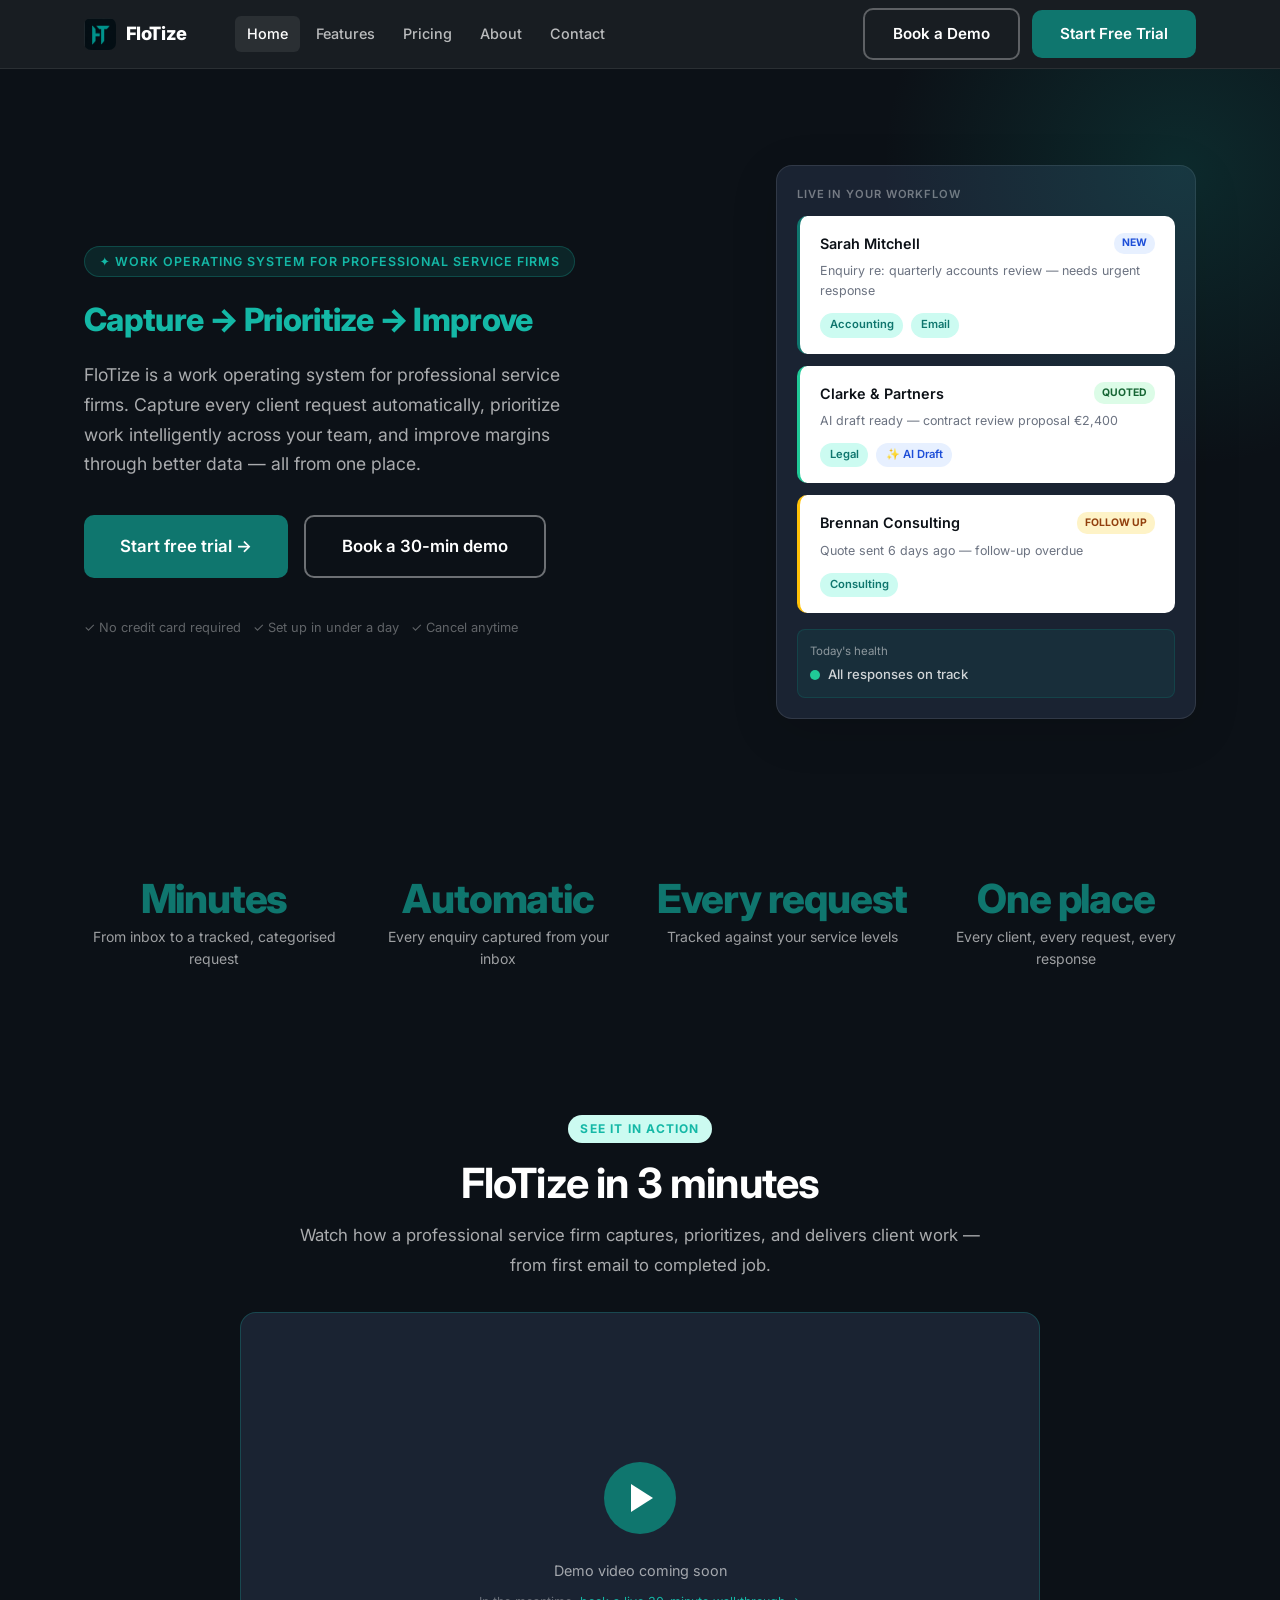
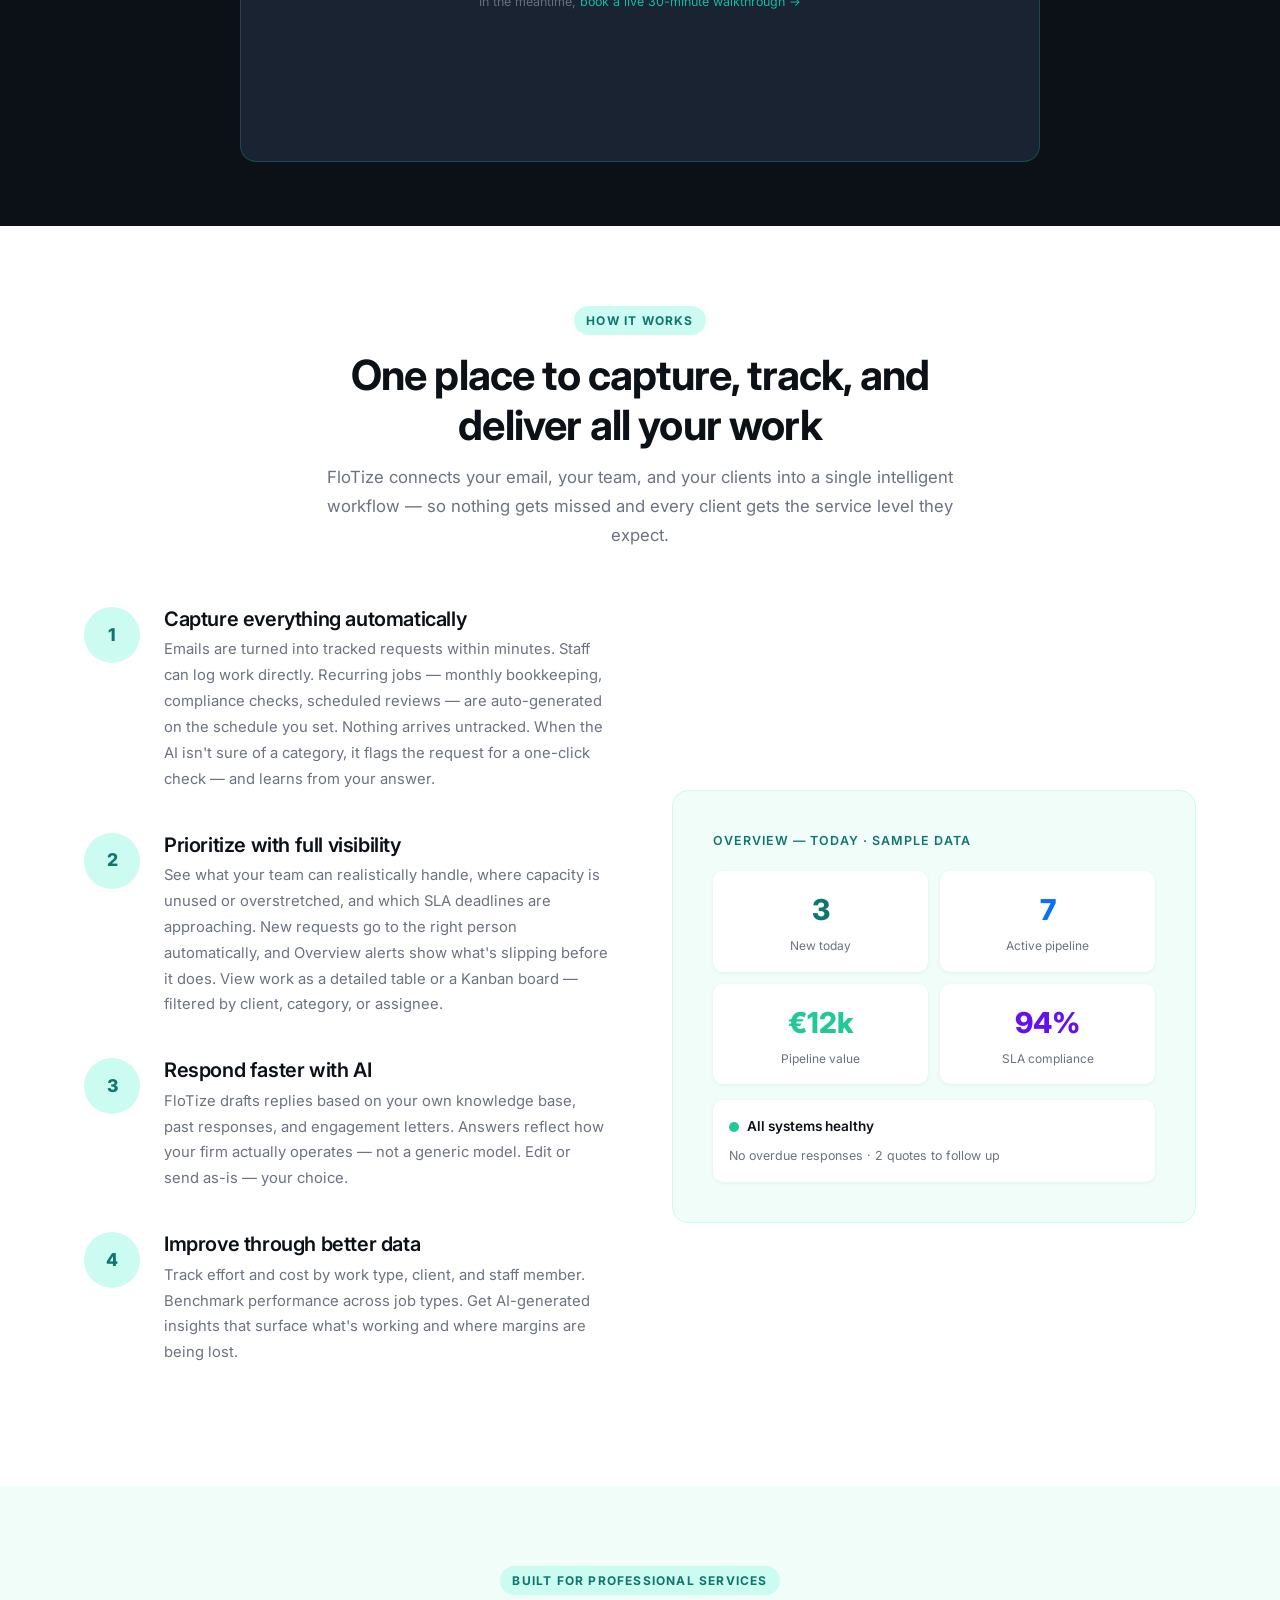
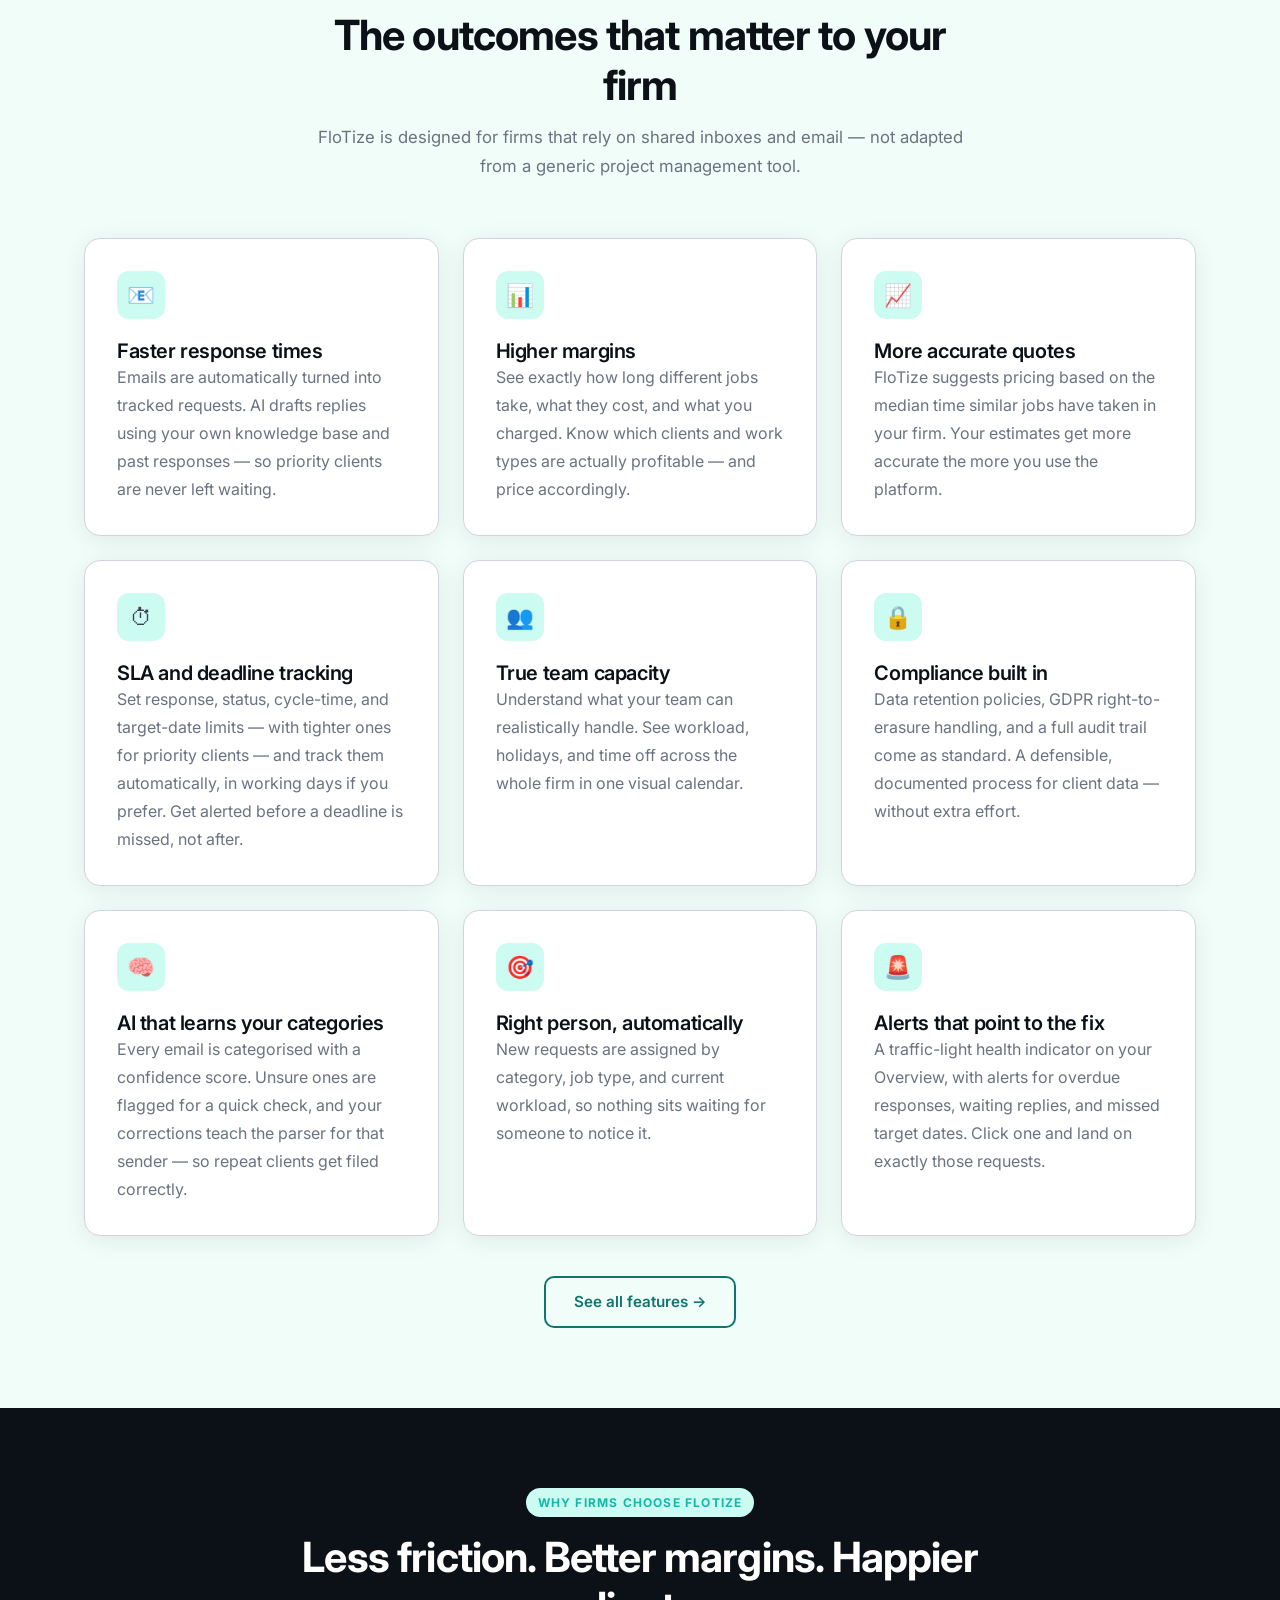
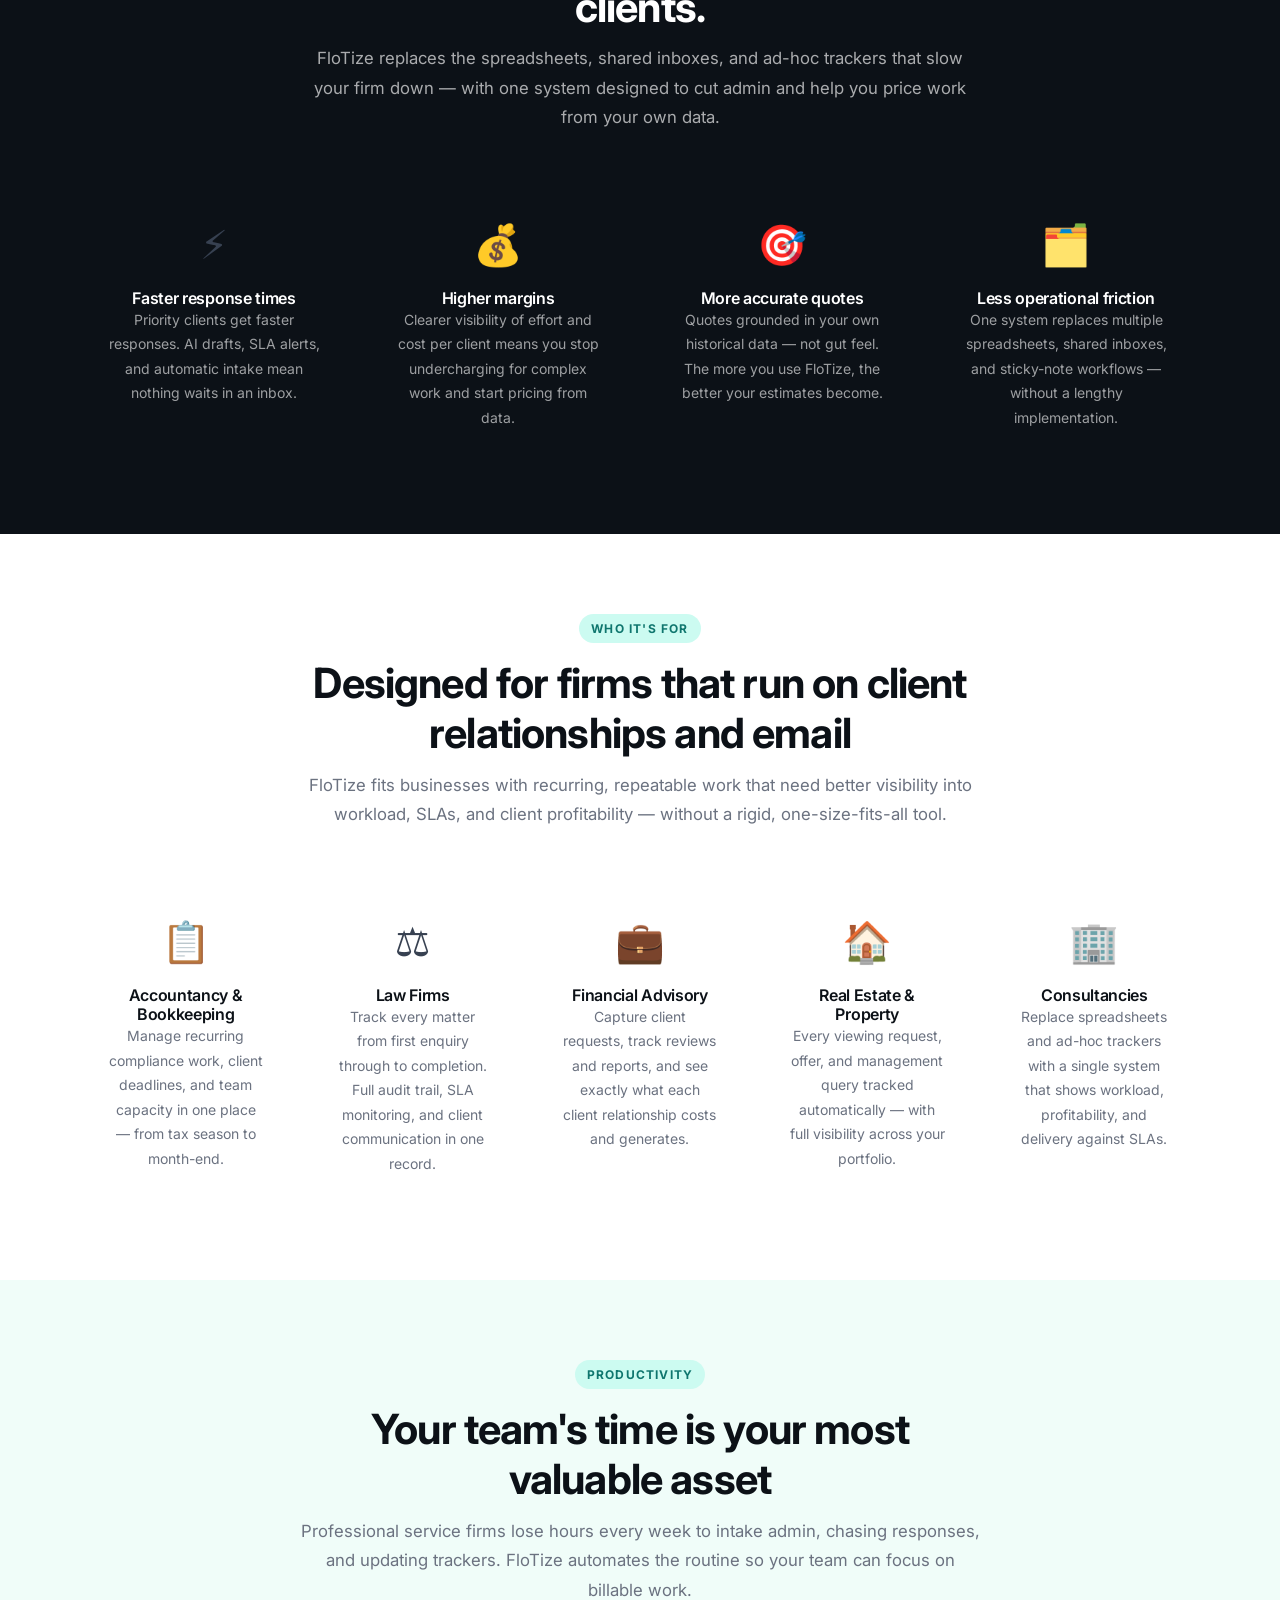
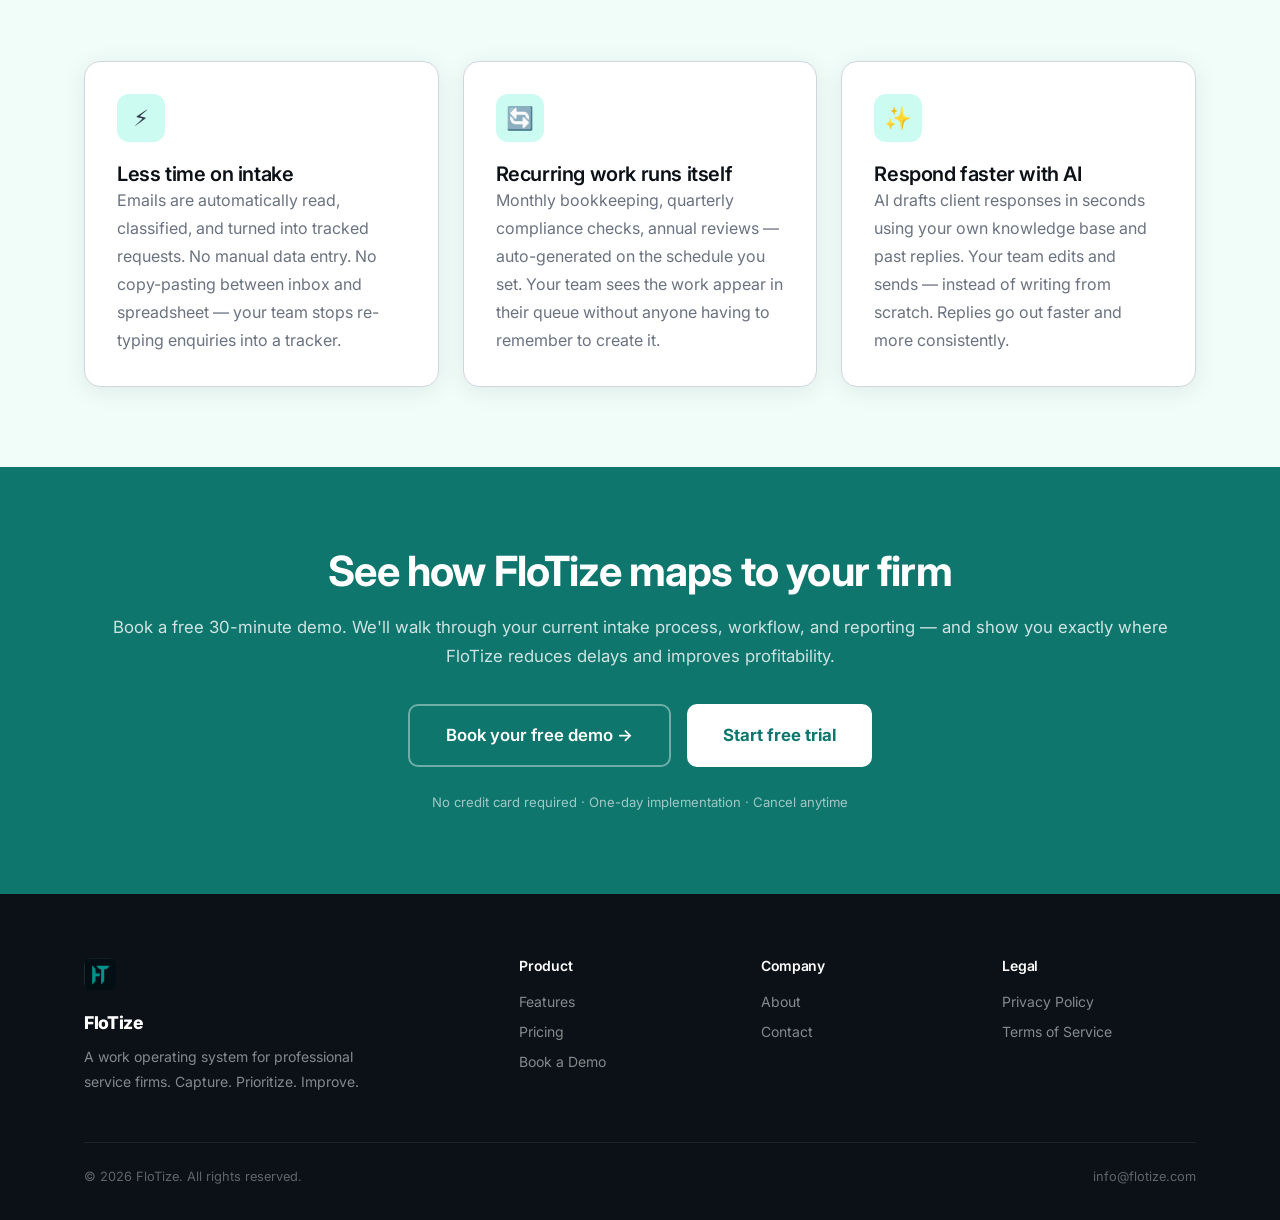
==== index.html @ 5b69e2a7 "Update the original claims" ====
<!DOCTYPE html>
<html lang="en">
<head>
  <meta charset="UTF-8" />
  <meta name="viewport" content="width=device-width, initial-scale=1.0" />
  <title>FloTize — Work Operating System for Professional Service Firms</title>
  <meta name="description" content="FloTize helps accountancy firms, law practices, and professional service businesses capture every client request, prioritize work, and improve profitability — from one place. Capture. Prioritize. Improve." />
  <meta name="keywords" content="workflow management software for accountants, practice management software, client request tracking, work management professional services, AI workflow tool, accountancy practice software, law firm workflow, service business management" />
  <meta property="og:title" content="FloTize — Work Operating System for Professional Service Firms" />
  <meta property="og:description" content="Capture every client request, prioritize work across your team, and improve profitability — from one place. Built for accountancy, legal, and professional service firms." />
  <meta property="og:type" content="website" />
  <meta property="og:url" content="https://flotize.com" />
  <meta name="twitter:card" content="summary_large_image" />
  <meta name="twitter:title" content="FloTize — Work Operating System for Professional Service Firms" />
  <meta name="twitter:description" content="Capture every client request, prioritize work, and improve profitability — from one place." />
  <link rel="preconnect" href="https://fonts.googleapis.com" />
  <link rel="preconnect" href="https://fonts.gstatic.com" crossorigin />
  <link href="https://fonts.googleapis.com/css2?family=Inter:wght@300;400;500;600;700;800;900&display=swap" rel="stylesheet" />
  <link rel="stylesheet" href="css/style.css" />
  <style>
    .hero {
      background: var(--dark);
      padding: 6rem 0 5rem;
      overflow: hidden;
      position: relative;
    }
    .hero::before {
      content: '';
      position: absolute;
      top: -200px;
      right: -200px;
      width: 600px;
      height: 600px;
      background: radial-gradient(circle, rgba(15,118,110,0.25) 0%, transparent 70%);
      pointer-events: none;
    }
    .hero-inner {
      display: grid;
      grid-template-columns: 1fr 420px;
      gap: 4rem;
      align-items: center;
    }
    .hero-eyebrow {
      display: inline-flex;
      align-items: center;
      gap: 0.5rem;
      font-size: 0.78rem;
      font-weight: 600;
      letter-spacing: 0.08em;
      text-transform: uppercase;
      color: var(--teal-light);
      background: rgba(20,184,166,0.12);
      border: 1px solid rgba(20,184,166,0.25);
      padding: 0.3rem 0.9rem;
      border-radius: 20px;
      margin-bottom: 1.5rem;
    }
    .hero h1 { color: var(--white); margin-bottom: 1.25rem; font-size: clamp(1.25rem, 4vw, 2rem); white-space: nowrap; }
    .hero h1 em { font-style: normal; color: var(--teal-light); }
    @media (max-width: 480px) { .hero h1 { font-size: clamp(1rem, 7vw, 1.4rem); } }
    .hero-sub {
      font-size: 1.1rem;
      color: rgba(255,255,255,0.65);
      margin-bottom: 2.25rem;
      max-width: 520px;
      line-height: 1.7;
    }
    .hero-actions { display: flex; gap: 1rem; flex-wrap: wrap; }
    .hero-trust {
      margin-top: 2.5rem;
      font-size: 0.8rem;
      color: rgba(255,255,255,0.35);
      display: flex;
      align-items: center;
      gap: 0.75rem;
    }
    .step {
      display: grid;
      grid-template-columns: 56px 1fr;
      gap: 1.5rem;
      align-items: flex-start;
      margin-bottom: 2.5rem;
    }
    .step-number {
      width: 56px;
      height: 56px;
      border-radius: 50%;
      background: var(--teal-pale);
      color: var(--teal);
      font-weight: 800;
      font-size: 1.1rem;
      display: flex;
      align-items: center;
      justify-content: center;
      flex-shrink: 0;
    }
    .step h3 { margin-bottom: 0.4rem; }
    .step p { font-size: 0.925rem; }
    .cta-band { background: var(--teal); padding: 5rem 0; text-align: center; }
    .cta-band h2 { color: var(--white); margin-bottom: 1rem; }
    .cta-band p { color: rgba(255,255,255,0.8); margin-bottom: 2rem; font-size: 1.05rem; }
    @media (max-width: 900px) {
      .hero-inner { grid-template-columns: 1fr; }
    }
    @media (max-width: 768px) {
  /* Fix nav menu */
  .nav-links.open {
    background: var(--dark);
    padding: 0.5rem 1rem 1rem;
    border-top: 1px solid rgba(255,255,255,0.1);
  }
  .nav-cta.open {
    background: var(--dark);
    padding: 0.5rem 1rem 1rem;
    flex-direction: column;
    border-top: 1px solid rgba(255,255,255,0.08);
  }
  .nav-cta.open .btn {
    width: 100%;
    justify-content: center;
    text-align: center;
  }

  /* Fix hero */
  .hero {
    padding: 3rem 0 3rem;
  }
  .hero-inner {
    grid-template-columns: 1fr !important;
    gap: 2rem !important;
  }
  .hero-actions {
    flex-direction: column;
  }
  .hero-actions .btn {
    text-align: center;
    justify-content: center;
    width: 100%;
  }
  .hero-trust {
    flex-direction: column;
    gap: 0.4rem;
  }

  /* Fix how it works two column grid */
  .responsive-two-col {
    grid-template-columns: 1fr !important;
    gap: 2rem !important;
  }

  /* Hide the overview widget on mobile — steps content is enough */
  .responsive-two-col > div:last-child {
    display: none;
  }

  /* Fix stat grid */
  .stat-grid {
    grid-template-columns: 1fr 1fr !important;
  }
}
  </style>
</head>
<body>

<nav class="nav">
  <div class="container">
    <div class="nav-inner">
      <a href="index.html" class="nav-brand">
        <img src="images/fd-mark.png" alt="FloTize" />
        <span>FloTize</span>
      </a>
      <div class="nav-links">
        <a href="index.html" class="active">Home</a>
        <a href="pages/features.html">Features</a>
        <a href="pages/pricing.html">Pricing</a>
        <a href="pages/about.html">About</a>
        <a href="pages/contact.html">Contact</a>
      </div>
      <div class="nav-cta">
        <a href="pages/demo.html" class="btn btn-outline" style="border-color:rgba(255,255,255,0.3);">Book a Demo</a>
        <a href="pages/demo.html" class="btn btn-primary">Start Free Trial</a>
      </div>
      <button class="nav-toggle" aria-label="Toggle menu">☰</button>
    </div>
  </div>
</nav>

<section class="hero">
  <div class="container">
    <div class="hero-inner">
      <div>
        <div class="hero-eyebrow">✦ Work Operating System for Professional Service Firms</div>
        <h1><em>Capture → Prioritize → Improve</em></h1>
        <p class="hero-sub">FloTize is a work operating system for professional service firms. Capture every client request automatically, prioritize work intelligently across your team, and improve margins through better data — all from one place.</p>
        <div class="hero-actions">
          <a href="pages/demo.html" class="btn btn-primary btn-lg">Start free trial →</a>
          <a href="pages/demo.html" class="btn btn-outline btn-lg">Book a 30-min demo</a>
        </div>
        <div class="hero-trust">
          <span>✓ No credit card required</span>
          <span>✓ Set up in under a day</span>
          <span>✓ Cancel anytime</span>
        </div>
      </div>

      <div class="hero-demo">
        <div style="font-size:0.7rem;font-weight:600;letter-spacing:0.08em;text-transform:uppercase;color:rgba(255,255,255,0.4);margin-bottom:0.75rem;">Live in your workflow</div>
        <div class="demo-card">
          <div class="demo-card-header">
            <span class="demo-card-name">Sarah Mitchell</span>
            <span class="demo-card-badge new">NEW</span>
          </div>
          <div class="demo-card-text">Enquiry re: quarterly accounts review — needs urgent response</div>
          <div class="demo-status-row">
            <span class="demo-pill">Accounting</span>
            <span class="demo-pill">Email</span>
          </div>
        </div>
        <div class="demo-card" style="border-left-color:#20c997">
          <div class="demo-card-header">
            <span class="demo-card-name">Clarke &amp; Partners</span>
            <span class="demo-card-badge">QUOTED</span>
          </div>
          <div class="demo-card-text">AI draft ready — contract review proposal €2,400</div>
          <div class="demo-status-row">
            <span class="demo-pill">Legal</span>
            <span class="demo-pill" style="background:#e7f0ff;color:#1d4ed8">✨ AI Draft</span>
          </div>
        </div>
        <div class="demo-card" style="border-left-color:#ffc107">
          <div class="demo-card-header">
            <span class="demo-card-name">Brennan Consulting</span>
            <span class="demo-card-badge" style="background:#fef3c7;color:#92400e">FOLLOW UP</span>
          </div>
          <div class="demo-card-text">Quote sent 6 days ago — follow-up overdue</div>
          <div class="demo-status-row">
            <span class="demo-pill">Consulting</span>
          </div>
        </div>
        <div style="margin-top:1rem;padding:0.75rem;background:rgba(15,118,110,0.15);border-radius:8px;border:1px solid rgba(15,118,110,0.3);">
          <div style="font-size:0.72rem;color:rgba(255,255,255,0.5);margin-bottom:0.25rem;">Today's health</div>
          <div style="display:flex;align-items:center;gap:0.5rem;">
            <span style="width:10px;height:10px;border-radius:50%;background:#20c997;display:inline-block;"></span>
            <span style="font-size:0.82rem;color:rgba(255,255,255,0.8);font-weight:500;">All responses on track</span>
          </div>
        </div>
      </div>
    </div>
  </div>
</section>

<section class="section-dark">
  <div class="container">
    <div class="stat-grid">
      <div class="reveal">
        <div class="stat-number">Minutes</div>
        <div class="stat-label">From inbox to a tracked, categorised request</div>
      </div>
      <div class="reveal">
        <div class="stat-number">Automatic</div>
        <div class="stat-label">Every enquiry captured from your inbox</div>
      </div>
      <div class="reveal">
        <div class="stat-number">Every request</div>
        <div class="stat-label">Tracked against your service levels</div>
      </div>
      <div class="reveal">
        <div class="stat-number">One place</div>
        <div class="stat-label">Every client, every request, every response</div>
      </div>
    </div>
  </div>
</section>

<section class="section-dark" style="padding:4rem 0;">
  <div class="container">
    <div class="section-header reveal" style="margin-bottom:2rem;">
      <span class="section-label" style="color:var(--teal-light);">See it in action</span>
      <h2 style="color:white;">FloTize in 3 minutes</h2>
      <p style="color:rgba(255,255,255,0.65);">Watch how a professional service firm captures, prioritizes, and delivers client work — from first email to completed job.</p>
    </div>
    <div class="reveal" style="max-width:800px;margin:0 auto;position:relative;background:var(--dark-2);border-radius:var(--radius-lg);border:1px solid rgba(20,184,166,0.25);overflow:hidden;aspect-ratio:16/9;display:flex;align-items:center;justify-content:center;">
      <div style="text-align:center;padding:3rem;">
        <div style="width:72px;height:72px;border-radius:50%;background:var(--teal);display:flex;align-items:center;justify-content:center;margin:0 auto 1.5rem;cursor:pointer;">
          <div style="width:0;height:0;border-top:14px solid transparent;border-bottom:14px solid transparent;border-left:22px solid white;margin-left:4px;"></div>
        </div>
        <p style="color:rgba(255,255,255,0.6);font-size:0.9rem;margin-bottom:0.5rem;">Demo video coming soon</p>
        <p style="color:rgba(255,255,255,0.35);font-size:0.78rem;margin-bottom:0;">In the meantime, <a href="pages/demo.html" style="color:var(--teal-light);text-decoration:none;">book a live 30-minute walkthrough →</a></p>
      </div>
    </div>
  </div>
</section>

<section class="section">
  <div class="container">
    <div class="section-header reveal">
      <span class="section-label">How it works</span>
      <h2>One place to capture, track, and deliver all your work</h2>
      <p>FloTize connects your email, your team, and your clients into a single intelligent workflow — so nothing gets missed and every client gets the service level they expect.</p>
    </div>
    <div class="responsive-two-col" style="display:grid;grid-template-columns:1fr 1fr;gap:4rem;align-items:center;">
      <div class="reveal">
        <div class="step">
          <div class="step-number">1</div>
          <div>
            <h3>Capture everything automatically</h3>
            <p>Emails are turned into tracked requests within minutes. Staff can log work directly. Recurring jobs — monthly bookkeeping, compliance checks, scheduled reviews — are auto-generated on the schedule you set. Nothing arrives untracked. When the AI isn't sure of a category, it flags the request for a one-click check — and learns from your answer.</p>
          </div>
        </div>
        <div class="step">
          <div class="step-number">2</div>
          <div>
            <h3>Prioritize with full visibility</h3>
            <p>See what your team can realistically handle, where capacity is unused or overstretched, and which SLA deadlines are approaching. New requests go to the right person automatically, and Overview alerts show what's slipping before it does. View work as a detailed table or a Kanban board — filtered by client, category, or assignee.</p>
          </div>
        </div>
        <div class="step">
          <div class="step-number">3</div>
          <div>
            <h3>Respond faster with AI</h3>
            <p>FloTize drafts replies based on your own knowledge base, past responses, and engagement letters. Answers reflect how your firm actually operates — not a generic model. Edit or send as-is — your choice.</p>
          </div>
        </div>
        <div class="step">
          <div class="step-number">4</div>
          <div>
            <h3>Improve through better data</h3>
            <p>Track effort and cost by work type, client, and staff member. Benchmark performance across job types. Get AI-generated insights that surface what's working and where margins are being lost.</p>
          </div>
        </div>
      </div>
      <div class="reveal" style="background:var(--teal-mist);border-radius:var(--radius-lg);padding:2.5rem;border:1px solid var(--teal-pale);">
        <div style="font-size:0.78rem;font-weight:600;color:var(--teal);text-transform:uppercase;letter-spacing:0.08em;margin-bottom:1.25rem;">Overview — Today · sample data</div>
        <div style="display:grid;grid-template-columns:1fr 1fr;gap:0.75rem;margin-bottom:1rem;">
          <div style="background:white;border-radius:10px;padding:1rem;text-align:center;box-shadow:0 1px 4px rgba(0,0,0,0.06);">
            <div style="font-size:1.8rem;font-weight:800;color:var(--teal);">3</div>
            <div style="font-size:0.75rem;color:var(--grey-2);margin-top:0.2rem;">New today</div>
          </div>
          <div style="background:white;border-radius:10px;padding:1rem;text-align:center;box-shadow:0 1px 4px rgba(0,0,0,0.06);">
            <div style="font-size:1.8rem;font-weight:800;color:#0D6EFD;">7</div>
            <div style="font-size:0.75rem;color:var(--grey-2);margin-top:0.2rem;">Active pipeline</div>
          </div>
          <div style="background:white;border-radius:10px;padding:1rem;text-align:center;box-shadow:0 1px 4px rgba(0,0,0,0.06);">
            <div style="font-size:1.8rem;font-weight:800;color:#20c997;">€12k</div>
            <div style="font-size:0.75rem;color:var(--grey-2);margin-top:0.2rem;">Pipeline value</div>
          </div>
          <div style="background:white;border-radius:10px;padding:1rem;text-align:center;box-shadow:0 1px 4px rgba(0,0,0,0.06);">
            <div style="font-size:1.8rem;font-weight:800;color:#6610f2;">94%</div>
            <div style="font-size:0.75rem;color:var(--grey-2);margin-top:0.2rem;">SLA compliance</div>
          </div>
        </div>
        <div style="background:white;border-radius:10px;padding:1rem;box-shadow:0 1px 4px rgba(0,0,0,0.06);">
          <div style="display:flex;align-items:center;gap:0.5rem;margin-bottom:0.5rem;">
            <span style="width:10px;height:10px;border-radius:50%;background:#20c997;display:inline-block;flex-shrink:0;"></span>
            <span style="font-size:0.85rem;font-weight:600;color:var(--dark);">All systems healthy</span>
          </div>
          <div style="font-size:0.78rem;color:var(--grey-2);">No overdue responses · 2 quotes to follow up</div>
        </div>
      </div>
    </div>
  </div>
</section>

<section class="section-mist">
  <div class="container">
    <div class="section-header reveal">
      <span class="section-label">Built for professional services</span>
      <h2>The outcomes that matter to your firm</h2>
      <p>FloTize is designed for firms that rely on shared inboxes and email — not adapted from a generic project management tool.</p>
    </div>
    <div class="grid-3">
      <div class="card reveal">
        <div class="card-icon">📧</div>
        <h3>Faster response times</h3>
        <p>Emails are automatically turned into tracked requests. AI drafts replies using your own knowledge base and past responses — so priority clients are never left waiting.</p>
      </div>
      <div class="card reveal">
        <div class="card-icon">📊</div>
        <h3>Higher margins</h3>
        <p>See exactly how long different jobs take, what they cost, and what you charged. Know which clients and work types are actually profitable — and price accordingly.</p>
      </div>
      <div class="card reveal">
        <div class="card-icon">📈</div>
        <h3>More accurate quotes</h3>
        <p>FloTize suggests pricing based on the median time similar jobs have taken in your firm. Your estimates get more accurate the more you use the platform.</p>
      </div>
      <div class="card reveal">
        <div class="card-icon">⏱</div>
        <h3>SLA and deadline tracking</h3>
        <p>Set response, status, cycle-time, and target-date limits — with tighter ones for priority clients — and track them automatically, in working days if you prefer. Get alerted before a deadline is missed, not after.</p>
      </div>
      <div class="card reveal">
        <div class="card-icon">👥</div>
        <h3>True team capacity</h3>
        <p>Understand what your team can realistically handle. See workload, holidays, and time off across the whole firm in one visual calendar.</p>
      </div>
      <div class="card reveal">
        <div class="card-icon">🔒</div>
        <h3>Compliance built in</h3>
        <p>Data retention policies, GDPR right-to-erasure handling, and a full audit trail come as standard. A defensible, documented process for client data — without extra effort.</p>
      </div>
      <div class="card reveal">
        <div class="card-icon">🧠</div>
        <h3>AI that learns your categories</h3>
        <p>Every email is categorised with a confidence score. Unsure ones are flagged for a quick check, and your corrections teach the parser for that sender — so repeat clients get filed correctly.</p>
      </div>
      <div class="card reveal">
        <div class="card-icon">🎯</div>
        <h3>Right person, automatically</h3>
        <p>New requests are assigned by category, job type, and current workload, so nothing sits waiting for someone to notice it.</p>
      </div>
      <div class="card reveal">
        <div class="card-icon">🚨</div>
        <h3>Alerts that point to the fix</h3>
        <p>A traffic-light health indicator on your Overview, with alerts for overdue responses, waiting replies, and missed target dates. Click one and land on exactly those requests.</p>
      </div>
    </div>
    <div style="text-align:center;margin-top:2.5rem;">
      <a href="pages/features.html" class="btn btn-outline-dark">See all features →</a>
    </div>
  </div>
</section>

<section class="section-dark">
  <div class="container">
    <div class="section-header reveal">
      <span class="section-label" style="color:var(--teal-light);">Why firms choose FloTize</span>
      <h2 style="color:white;">Less friction. Better margins. Happier clients.</h2>
      <p style="color:rgba(255,255,255,0.65);">FloTize replaces the spreadsheets, shared inboxes, and ad-hoc trackers that slow your firm down — with one system designed to cut admin and help you price work from your own data.</p>
    </div>
    <div class="grid-4" style="grid-template-columns:repeat(auto-fit,minmax(220px,1fr));">
      <div class="reveal" style="text-align:center;padding:1.5rem;">
        <div style="font-size:2.5rem;margin-bottom:0.75rem;">⚡</div>
        <h4 style="color:white;">Faster response times</h4>
        <p style="font-size:0.875rem;color:rgba(255,255,255,0.6);">Priority clients get faster responses. AI drafts, SLA alerts, and automatic intake mean nothing waits in an inbox.</p>
      </div>
      <div class="reveal" style="text-align:center;padding:1.5rem;">
        <div style="font-size:2.5rem;margin-bottom:0.75rem;">💰</div>
        <h4 style="color:white;">Higher margins</h4>
        <p style="font-size:0.875rem;color:rgba(255,255,255,0.6);">Clearer visibility of effort and cost per client means you stop undercharging for complex work and start pricing from data.</p>
      </div>
      <div class="reveal" style="text-align:center;padding:1.5rem;">
        <div style="font-size:2.5rem;margin-bottom:0.75rem;">🎯</div>
        <h4 style="color:white;">More accurate quotes</h4>
        <p style="font-size:0.875rem;color:rgba(255,255,255,0.6);">Quotes grounded in your own historical data — not gut feel. The more you use FloTize, the better your estimates become.</p>
      </div>
      <div class="reveal" style="text-align:center;padding:1.5rem;">
        <div style="font-size:2.5rem;margin-bottom:0.75rem;">🗂️</div>
        <h4 style="color:white;">Less operational friction</h4>
        <p style="font-size:0.875rem;color:rgba(255,255,255,0.6);">One system replaces multiple spreadsheets, shared inboxes, and sticky-note workflows — without a lengthy implementation.</p>
      </div>
    </div>
  </div>
</section>

<section class="section">
  <div class="container">
    <div class="section-header reveal">
      <span class="section-label">Who it's for</span>
      <h2>Designed for firms that run on client relationships and email</h2>
      <p>FloTize fits businesses with recurring, repeatable work that need better visibility into workload, SLAs, and client profitability — without a rigid, one-size-fits-all tool.</p>
    </div>
    <div class="grid-4" style="grid-template-columns:repeat(auto-fit,minmax(200px,1fr));">
      <div class="reveal" style="text-align:center;padding:1.5rem;">
        <div style="font-size:2.5rem;margin-bottom:0.75rem;">📋</div>
        <h4>Accountancy &amp; Bookkeeping</h4>
        <p style="font-size:0.875rem;">Manage recurring compliance work, client deadlines, and team capacity in one place — from tax season to month-end.</p>
      </div>
      <div class="reveal" style="text-align:center;padding:1.5rem;">
        <div style="font-size:2.5rem;margin-bottom:0.75rem;">⚖️</div>
        <h4>Law Firms</h4>
        <p style="font-size:0.875rem;">Track every matter from first enquiry through to completion. Full audit trail, SLA monitoring, and client communication in one record.</p>
      </div>
      <div class="reveal" style="text-align:center;padding:1.5rem;">
        <div style="font-size:2.5rem;margin-bottom:0.75rem;">💼</div>
        <h4>Financial Advisory</h4>
        <p style="font-size:0.875rem;">Capture client requests, track reviews and reports, and see exactly what each client relationship costs and generates.</p>
      </div>
      <div class="reveal" style="text-align:center;padding:1.5rem;">
        <div style="font-size:2.5rem;margin-bottom:0.75rem;">🏠</div>
        <h4>Real Estate &amp; Property</h4>
        <p style="font-size:0.875rem;">Every viewing request, offer, and management query tracked automatically — with full visibility across your portfolio.</p>
      </div>
      <div class="reveal" style="text-align:center;padding:1.5rem;">
        <div style="font-size:2.5rem;margin-bottom:0.75rem;">🏢</div>
        <h4>Consultancies</h4>
        <p style="font-size:0.875rem;">Replace spreadsheets and ad-hoc trackers with a single system that shows workload, profitability, and delivery against SLAs.</p>
      </div>
    </div>
  </div>
</section>

<section class="section-mist">
  <div class="container">
    <div class="section-header reveal">
      <span class="section-label">Productivity</span>
      <h2>Your team's time is your most valuable asset</h2>
      <p>Professional service firms lose hours every week to intake admin, chasing responses, and updating trackers. FloTize automates the routine so your team can focus on billable work.</p>
    </div>
    <div class="grid-3">
      <div class="card reveal">
        <div class="card-icon">⚡</div>
        <h3>Less time on intake</h3>
        <p>Emails are automatically read, classified, and turned into tracked requests. No manual data entry. No copy-pasting between inbox and spreadsheet — your team stops re-typing enquiries into a tracker.</p>
      </div>
      <div class="card reveal">
        <div class="card-icon">🔄</div>
        <h3>Recurring work runs itself</h3>
        <p>Monthly bookkeeping, quarterly compliance checks, annual reviews — auto-generated on the schedule you set. Your team sees the work appear in their queue without anyone having to remember to create it.</p>
      </div>
      <div class="card reveal">
        <div class="card-icon">✨</div>
        <h3>Respond faster with AI</h3>
        <p>AI drafts client responses in seconds using your own knowledge base and past replies. Your team edits and sends — instead of writing from scratch. Replies go out faster and more consistently.</p>
      </div>
    </div>
  </div>
</section>

<section class="cta-band">
  <div class="container">
    <h2>See how FloTize maps to your firm</h2>
    <p>Book a free 30-minute demo. We'll walk through your current intake process, workflow, and reporting — and show you exactly where FloTize reduces delays and improves profitability.</p>
    <div style="display:flex;gap:1rem;justify-content:center;flex-wrap:wrap;margin-top:0.5rem;">
      <a href="pages/demo.html" class="btn btn-outline btn-lg">Book your free demo →</a>
      <a href="pages/demo.html" class="btn btn-lg" style="background:white;color:var(--teal);font-weight:700;">Start free trial</a>
    </div>
    <p style="font-size:0.82rem;color:rgba(255,255,255,0.6);margin-top:1.5rem;margin-bottom:0;">No credit card required · One-day implementation · Cancel anytime</p>
  </div>
</section>

<footer class="footer">
  <div class="container">
    <div class="footer-grid">
      <div class="footer-brand">
        <img src="images/fd-mark.png" alt="FloTize" />
        <div style="font-size:1.1rem;font-weight:800;color:white;letter-spacing:-0.02em;">FloTize</div>
        <p>A work operating system for professional service firms. Capture. Prioritize. Improve.</p>
      </div>
      <div class="footer-col">
        <h4>Product</h4>
        <a href="pages/features.html">Features</a>
        <a href="pages/pricing.html">Pricing</a>
        <a href="pages/demo.html">Book a Demo</a>
      </div>
      <div class="footer-col">
        <h4>Company</h4>
        <a href="pages/about.html">About</a>
        <a href="pages/contact.html">Contact</a>
      </div>
      <div class="footer-col">
        <h4>Legal</h4>
        <a href="pages/privacy.html">Privacy Policy</a>
        <a href="pages/terms.html">Terms of Service</a>
      </div>
    </div>
    <div class="footer-bottom">
      <span>© 2026 FloTize. All rights reserved.</span>
      <span>info@flotize.com</span>
    </div>
  </div>
</footer>

<script src="js/main.js"></script>
</body>
</html>
<!-- updated -->
---- css/style.css ----
/* ── Flotize.com — Shared Styles ────────────────────────────────────────── */

@import url('https://fonts.googleapis.com/css2?family=Inter:wght@300;400;500;600;700;800;900&display=swap');

:root {
  --teal:       #0F766E;
  --teal-light: #14B8A6;
  --teal-mist:  #F0FDF9;
  --teal-pale:  #CCFBF1;
  --dark:       #0C1117;
  --dark-2:     #1A2332;
  --grey-1:     #374151;
  --grey-2:     #6B7280;
  --grey-3:     #D1D5DB;
  --grey-4:     #F9FAFB;
  --white:      #FFFFFF;
  --radius:     10px;
  --radius-lg:  16px;
  --shadow:     0 4px 24px rgba(0,0,0,0.08);
  --shadow-lg:  0 12px 48px rgba(0,0,0,0.14);
}

*, *::before, *::after { box-sizing: border-box; margin: 0; padding: 0; }

html { scroll-behavior: smooth; }

body {
  font-family: 'Inter', system-ui, sans-serif;
  color: var(--grey-1);
  background: var(--white);
  line-height: 1.6;
  -webkit-font-smoothing: antialiased;
}

/* ── Typography ─────────────────────────────────────────────────────────── */
h1, h2, h3, h4 { line-height: 1.2; letter-spacing: -0.02em; color: var(--dark); }
h1 { font-size: clamp(2.2rem, 5vw, 3.8rem); font-weight: 800; }
h2 { font-size: clamp(1.7rem, 3.5vw, 2.6rem); font-weight: 700; }
h3 { font-size: 1.25rem; font-weight: 600; }
h4 { font-size: 1rem; font-weight: 600; }
p { color: var(--grey-2); line-height: 1.75; }
a { color: var(--teal); text-decoration: none; }
a:hover { text-decoration: underline; }

/* ── Layout ─────────────────────────────────────────────────────────────── */
.container {
  max-width: 1160px;
  margin: 0 auto;
  padding: 0 1.5rem;
}

.section {
  padding: 5rem 0;
}

.section-mist {
  background: var(--teal-mist);
  padding: 5rem 0;
}

.section-dark {
  background: var(--dark);
  padding: 5rem 0;
}

.section-label {
  display: inline-block;
  font-size: 0.75rem;
  font-weight: 700;
  letter-spacing: 0.1em;
  text-transform: uppercase;
  color: var(--teal);
  background: var(--teal-pale);
  padding: 0.3rem 0.75rem;
  border-radius: 20px;
  margin-bottom: 1rem;
}

.section-header {
  text-align: center;
  max-width: 680px;
  margin: 0 auto 3.5rem;
}

.section-header p {
  margin-top: 0.75rem;
  font-size: 1.05rem;
}

/* ── Buttons ─────────────────────────────────────────────────────────────── */
.btn {
  display: inline-flex;
  align-items: center;
  gap: 0.5rem;
  padding: 0.75rem 1.75rem;
  border-radius: var(--radius);
  font-size: 0.95rem;
  font-weight: 600;
  cursor: pointer;
  border: none;
  transition: all 0.2s ease;
  text-decoration: none;
  white-space: nowrap;
}

.btn-primary {
  background: var(--teal);
  color: var(--white);
}
.btn-primary:hover {
  background: #0a5f59;
  transform: translateY(-1px);
  box-shadow: 0 6px 20px rgba(15,118,110,0.35);
  text-decoration: none;
  color: var(--white);
}

.btn-outline {
  background: transparent;
  color: var(--white);
  border: 2px solid rgba(255,255,255,0.4);
}
.btn-outline:hover {
  background: rgba(255,255,255,0.1);
  border-color: rgba(255,255,255,0.7);
  text-decoration: none;
  color: var(--white);
}

.btn-outline-dark {
  background: transparent;
  color: var(--teal);
  border: 2px solid var(--teal);
}
.btn-outline-dark:hover {
  background: var(--teal);
  color: var(--white);
  text-decoration: none;
}

.btn-lg {
  padding: 1rem 2.25rem;
  font-size: 1.05rem;
}

/* ── Navigation ─────────────────────────────────────────────────────────── */
.nav {
  position: sticky;
  top: 0;
  z-index: 100;
  background: rgba(12, 17, 23, 0.95);
  backdrop-filter: blur(12px);
  border-bottom: 1px solid rgba(255,255,255,0.08);
}

.nav-inner {
  display: flex;
  align-items: center;
  gap: 2rem;
  height: 68px;
}

.nav-brand {
  display: flex;
  align-items: center;
  gap: 0.6rem;
  text-decoration: none;
  flex-shrink: 0;
}

.nav-brand img {
  width: 32px;
  height: 32px;
  border-radius: 7px;
}

.nav-brand span {
  font-size: 1.15rem;
  font-weight: 800;
  color: var(--white);
  letter-spacing: -0.02em;
}

.nav-links {
  display: flex;
  align-items: center;
  gap: 0.25rem;
  margin-left: 1rem;
}

.nav-links a {
  color: rgba(255,255,255,0.7);
  font-size: 0.9rem;
  font-weight: 500;
  padding: 0.4rem 0.75rem;
  border-radius: 6px;
  transition: all 0.15s;
  text-decoration: none;
}

.nav-links a:hover, .nav-links a.active {
  color: var(--white);
  background: rgba(255,255,255,0.08);
}

.nav-cta {
  margin-left: auto;
  display: flex;
  align-items: center;
  gap: 0.75rem;
}

.nav-toggle {
  display: none;
  background: none;
  border: none;
  cursor: pointer;
  padding: 0.5rem;
  color: white;
  font-size: 1.4rem;
  margin-left: auto;
}

/* ── Cards ───────────────────────────────────────────────────────────────── */
.card {
  background: var(--white);
  border-radius: var(--radius-lg);
  padding: 2rem;
  box-shadow: var(--shadow);
  border: 1px solid var(--grey-3);
  transition: box-shadow 0.2s, transform 0.2s;
}

.card:hover {
  box-shadow: var(--shadow-lg);
  transform: translateY(-2px);
}

.card-icon {
  width: 48px;
  height: 48px;
  border-radius: 12px;
  background: var(--teal-pale);
  display: flex;
  align-items: center;
  justify-content: center;
  font-size: 1.4rem;
  margin-bottom: 1.25rem;
}

/* ── Grid layouts ────────────────────────────────────────────────────────── */
.grid-2 { display: grid; grid-template-columns: repeat(2, 1fr); gap: 1.5rem; }
.grid-3 { display: grid; grid-template-columns: repeat(3, 1fr); gap: 1.5rem; }
.grid-4 { display: grid; grid-template-columns: repeat(4, 1fr); gap: 1.5rem; }

/* ── Forms ───────────────────────────────────────────────────────────────── */
.form-group {
  margin-bottom: 1.25rem;
}

.form-group label {
  display: block;
  font-size: 0.875rem;
  font-weight: 500;
  color: var(--grey-1);
  margin-bottom: 0.4rem;
}

.form-group input,
.form-group select,
.form-group textarea {
  width: 100%;
  padding: 0.75rem 1rem;
  border: 1.5px solid var(--grey-3);
  border-radius: var(--radius);
  font-size: 0.95rem;
  font-family: inherit;
  color: var(--grey-1);
  background: var(--white);
  transition: border-color 0.15s, box-shadow 0.15s;
  outline: none;
}

.form-group input:focus,
.form-group select:focus,
.form-group textarea:focus {
  border-color: var(--teal);
  box-shadow: 0 0 0 3px rgba(15,118,110,0.12);
}

.form-group textarea {
  resize: vertical;
  min-height: 120px;
}

/* ── Footer ──────────────────────────────────────────────────────────────── */
.footer {
  background: var(--dark);
  color: rgba(255,255,255,0.6);
  padding: 4rem 0 2rem;
}

.footer-grid {
  display: grid;
  grid-template-columns: 2fr 1fr 1fr 1fr;
  gap: 3rem;
  margin-bottom: 3rem;
}

.footer-brand img {
  width: 32px;
  height: 32px;
  border-radius: 7px;
  margin-bottom: 0.75rem;
}

.footer-brand p {
  color: rgba(255,255,255,0.5);
  font-size: 0.875rem;
  margin-top: 0.5rem;
  max-width: 280px;
}

.footer-col h4 {
  color: var(--white);
  font-size: 0.875rem;
  font-weight: 600;
  margin-bottom: 1rem;
}

.footer-col a {
  display: block;
  color: rgba(255,255,255,0.5);
  font-size: 0.875rem;
  margin-bottom: 0.5rem;
  text-decoration: none;
  transition: color 0.15s;
}

.footer-col a:hover {
  color: var(--white);
}

.footer-bottom {
  border-top: 1px solid rgba(255,255,255,0.08);
  padding-top: 1.5rem;
  display: flex;
  justify-content: space-between;
  align-items: center;
  font-size: 0.8rem;
  color: rgba(255,255,255,0.35);
}

/* ── Pricing ─────────────────────────────────────────────────────────────── */
.pricing-grid {
  display: grid;
  grid-template-columns: repeat(4, 1fr);
  gap: 1.25rem;
  align-items: start;
}

.pricing-card {
  background: var(--white);
  border-radius: var(--radius-lg);
  padding: 2rem 1.75rem;
  border: 1.5px solid var(--grey-3);
  position: relative;
  transition: box-shadow 0.2s, transform 0.2s;
}

.pricing-card:hover {
  box-shadow: var(--shadow-lg);
  transform: translateY(-2px);
}

.pricing-card.featured {
  border-color: var(--teal);
  box-shadow: 0 0 0 4px rgba(15,118,110,0.12);
}

.pricing-badge {
  position: absolute;
  top: -12px;
  left: 50%;
  transform: translateX(-50%);
  background: var(--teal);
  color: white;
  font-size: 0.72rem;
  font-weight: 700;
  letter-spacing: 0.05em;
  text-transform: uppercase;
  padding: 0.25rem 0.9rem;
  border-radius: 20px;
  white-space: nowrap;
}

.pricing-tier {
  font-size: 0.8rem;
  font-weight: 700;
  letter-spacing: 0.08em;
  text-transform: uppercase;
  color: var(--teal);
  margin-bottom: 0.5rem;
}

.pricing-price {
  font-size: 2.4rem;
  font-weight: 800;
  color: var(--dark);
  letter-spacing: -0.03em;
  line-height: 1;
  margin-bottom: 0.25rem;
}

.pricing-price span {
  font-size: 1rem;
  font-weight: 500;
  color: var(--grey-2);
}

.pricing-desc {
  font-size: 0.875rem;
  color: var(--grey-2);
  margin-bottom: 1.5rem;
  padding-bottom: 1.5rem;
  border-bottom: 1px solid var(--grey-3);
  min-height: 60px;
}

.pricing-features {
  list-style: none;
  margin-bottom: 2rem;
}

.pricing-features li {
  font-size: 0.875rem;
  color: var(--grey-1);
  padding: 0.35rem 0;
  display: flex;
  align-items: flex-start;
  gap: 0.5rem;
}

.pricing-features li::before {
  content: '✓';
  color: var(--teal);
  font-weight: 700;
  flex-shrink: 0;
  margin-top: 0.1rem;
}

.pricing-features li.muted {
  color: var(--grey-2);
}

.pricing-features li.muted::before {
  content: '–';
  color: var(--grey-3);
}

/* ── Hero animated card ──────────────────────────────────────────────────── */
.hero-demo {
  background: var(--dark-2);
  border-radius: var(--radius-lg);
  padding: 1.25rem;
  border: 1px solid rgba(255,255,255,0.1);
  box-shadow: var(--shadow-lg);
  max-width: 420px;
}

.demo-card {
  background: var(--white);
  border-radius: var(--radius);
  padding: 1rem 1.25rem;
  margin-bottom: 0.75rem;
  border-left: 3px solid var(--teal);
  animation: slideIn 0.4s ease forwards;
}

.demo-card-header {
  display: flex;
  justify-content: space-between;
  align-items: center;
  margin-bottom: 0.4rem;
}

.demo-card-name {
  font-weight: 600;
  font-size: 0.9rem;
  color: var(--dark);
}

.demo-card-badge {
  font-size: 0.65rem;
  font-weight: 700;
  padding: 0.15rem 0.5rem;
  border-radius: 10px;
  background: #dcfce7;
  color: #166534;
}

.demo-card-badge.new {
  background: #e7f0ff;
  color: #1d4ed8;
}

.demo-card-text {
  font-size: 0.78rem;
  color: var(--grey-2);
}

.demo-status-row {
  display: flex;
  gap: 0.5rem;
  margin-top: 0.75rem;
}

.demo-pill {
  font-size: 0.7rem;
  font-weight: 600;
  padding: 0.2rem 0.6rem;
  border-radius: 20px;
  background: var(--teal-pale);
  color: var(--teal);
}

@keyframes slideIn {
  from { opacity: 0; transform: translateY(8px); }
  to   { opacity: 1; transform: translateY(0); }
}

/* ── Testimonials / stats ────────────────────────────────────────────────── */
.stat-grid {
  display: grid;
  grid-template-columns: repeat(4, 1fr);
  gap: 1.5rem;
  text-align: center;
}

.stat-number {
  font-size: 2.5rem;
  font-weight: 800;
  color: var(--teal);
  letter-spacing: -0.03em;
  line-height: 1;
}

.stat-label {
  font-size: 0.875rem;
  color: rgba(255,255,255,0.6);
  margin-top: 0.4rem;
}

/* ── Mobile ──────────────────────────────────────────────────────────────── */
@media (max-width: 768px) {
  .nav-links, .nav-cta { display: none; }
  .nav-toggle { display: block; }
  .nav-inner { flex-wrap: wrap; }

  .nav-links.open {
    display: flex;
    flex-direction: column;
    width: 100%;
    padding: 0.75rem 0 1rem;
    gap: 0.25rem;
  }

  .nav-cta.open {
    display: flex;
    width: 100%;
    padding-bottom: 1rem;
  }

  .grid-2, .grid-3, .grid-4 { grid-template-columns: 1fr; }
  .pricing-grid { grid-template-columns: 1fr; }
  .footer-grid { grid-template-columns: 1fr 1fr; gap: 2rem; }
  .stat-grid { grid-template-columns: repeat(2, 1fr); }
  .footer-bottom { flex-direction: column; gap: 0.5rem; text-align: center; }

  .hero-demo { display: none; }
}

@media (max-width: 480px) {
  .footer-grid { grid-template-columns: 1fr; }
  .stat-grid { grid-template-columns: 1fr 1fr; }
}
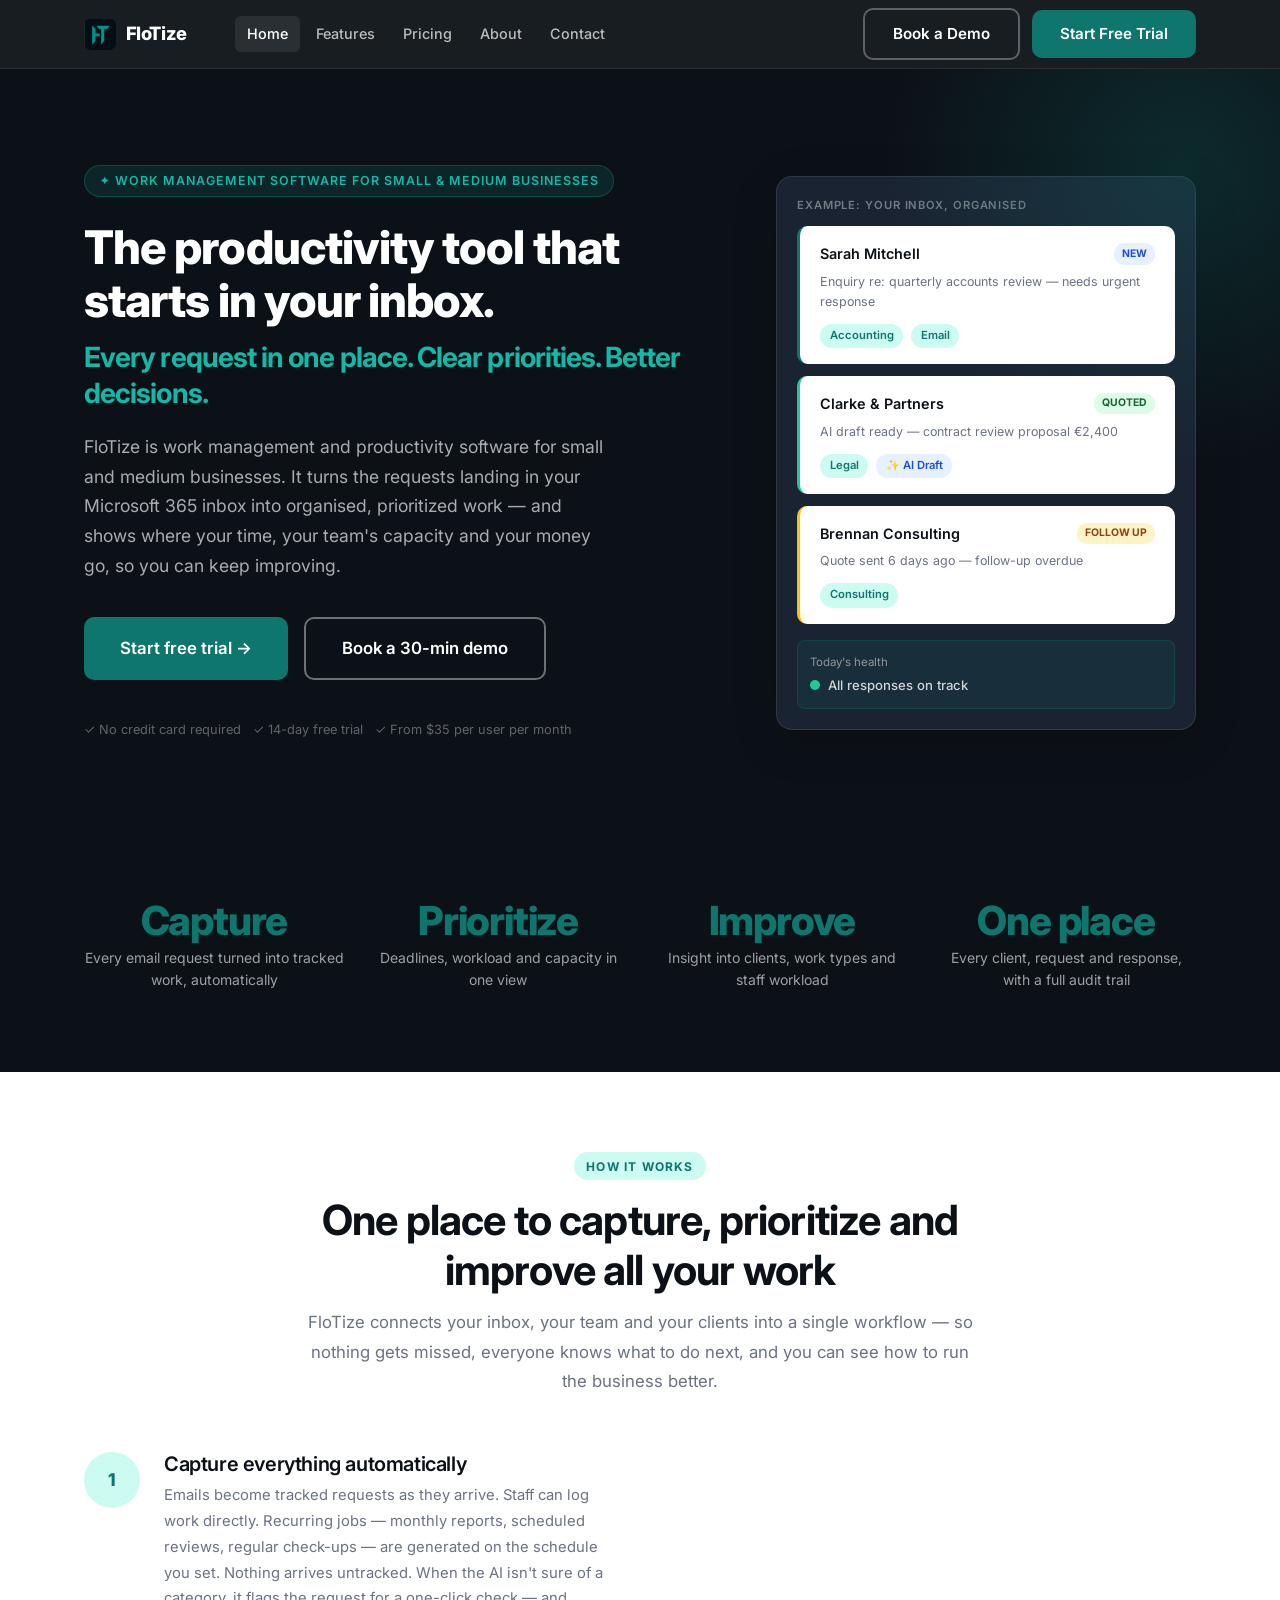
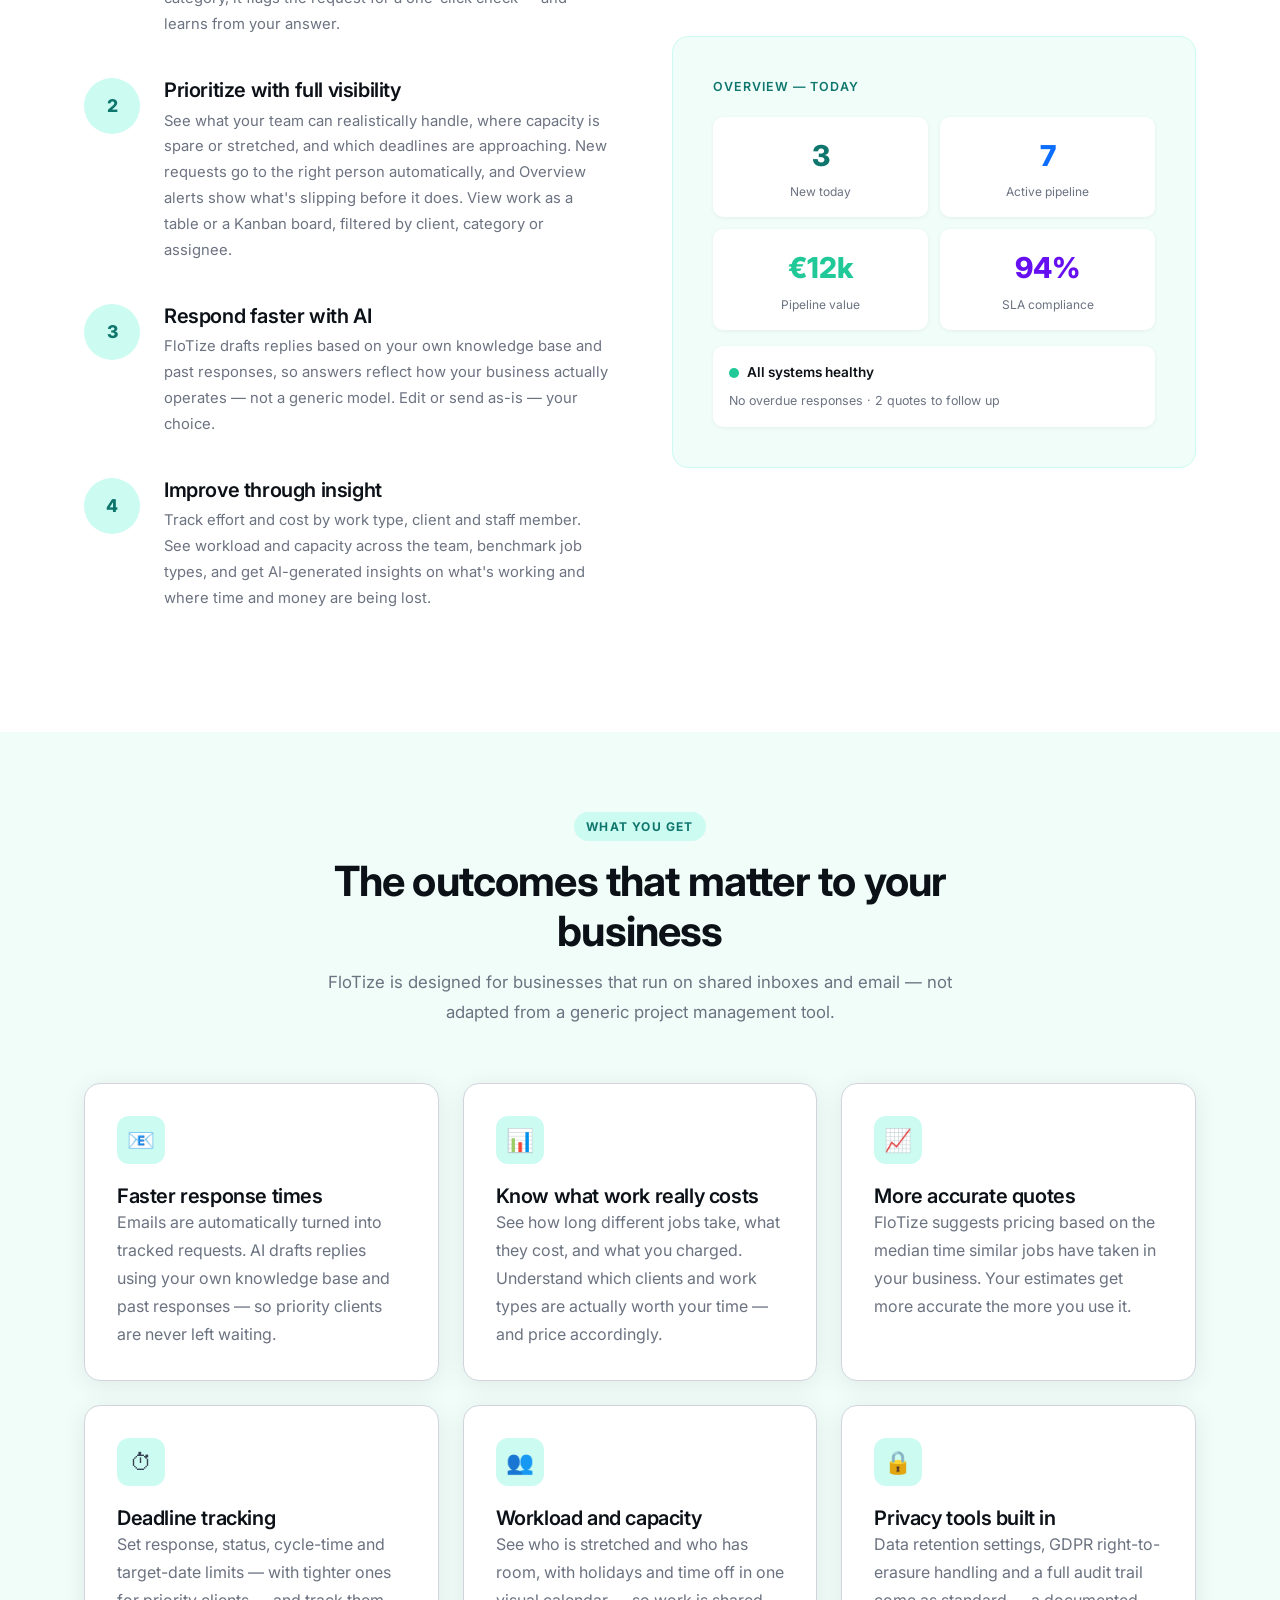
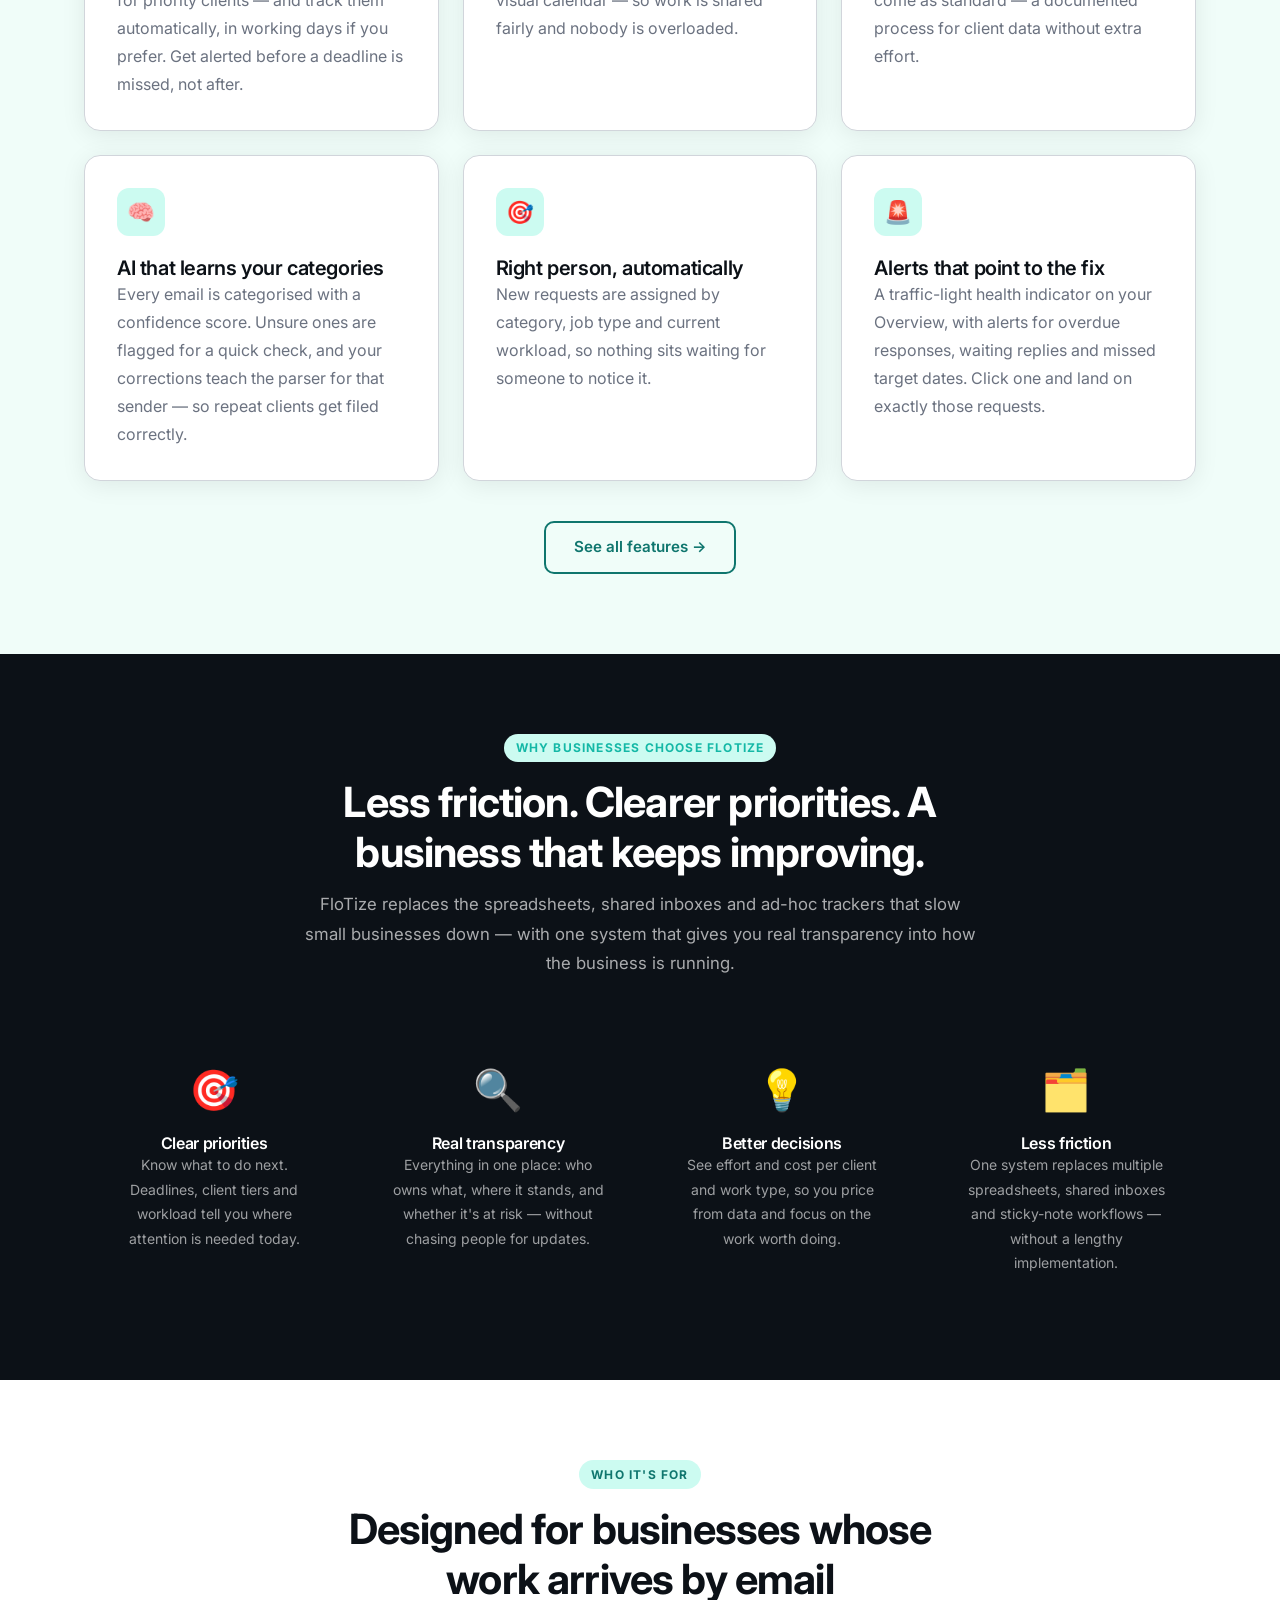
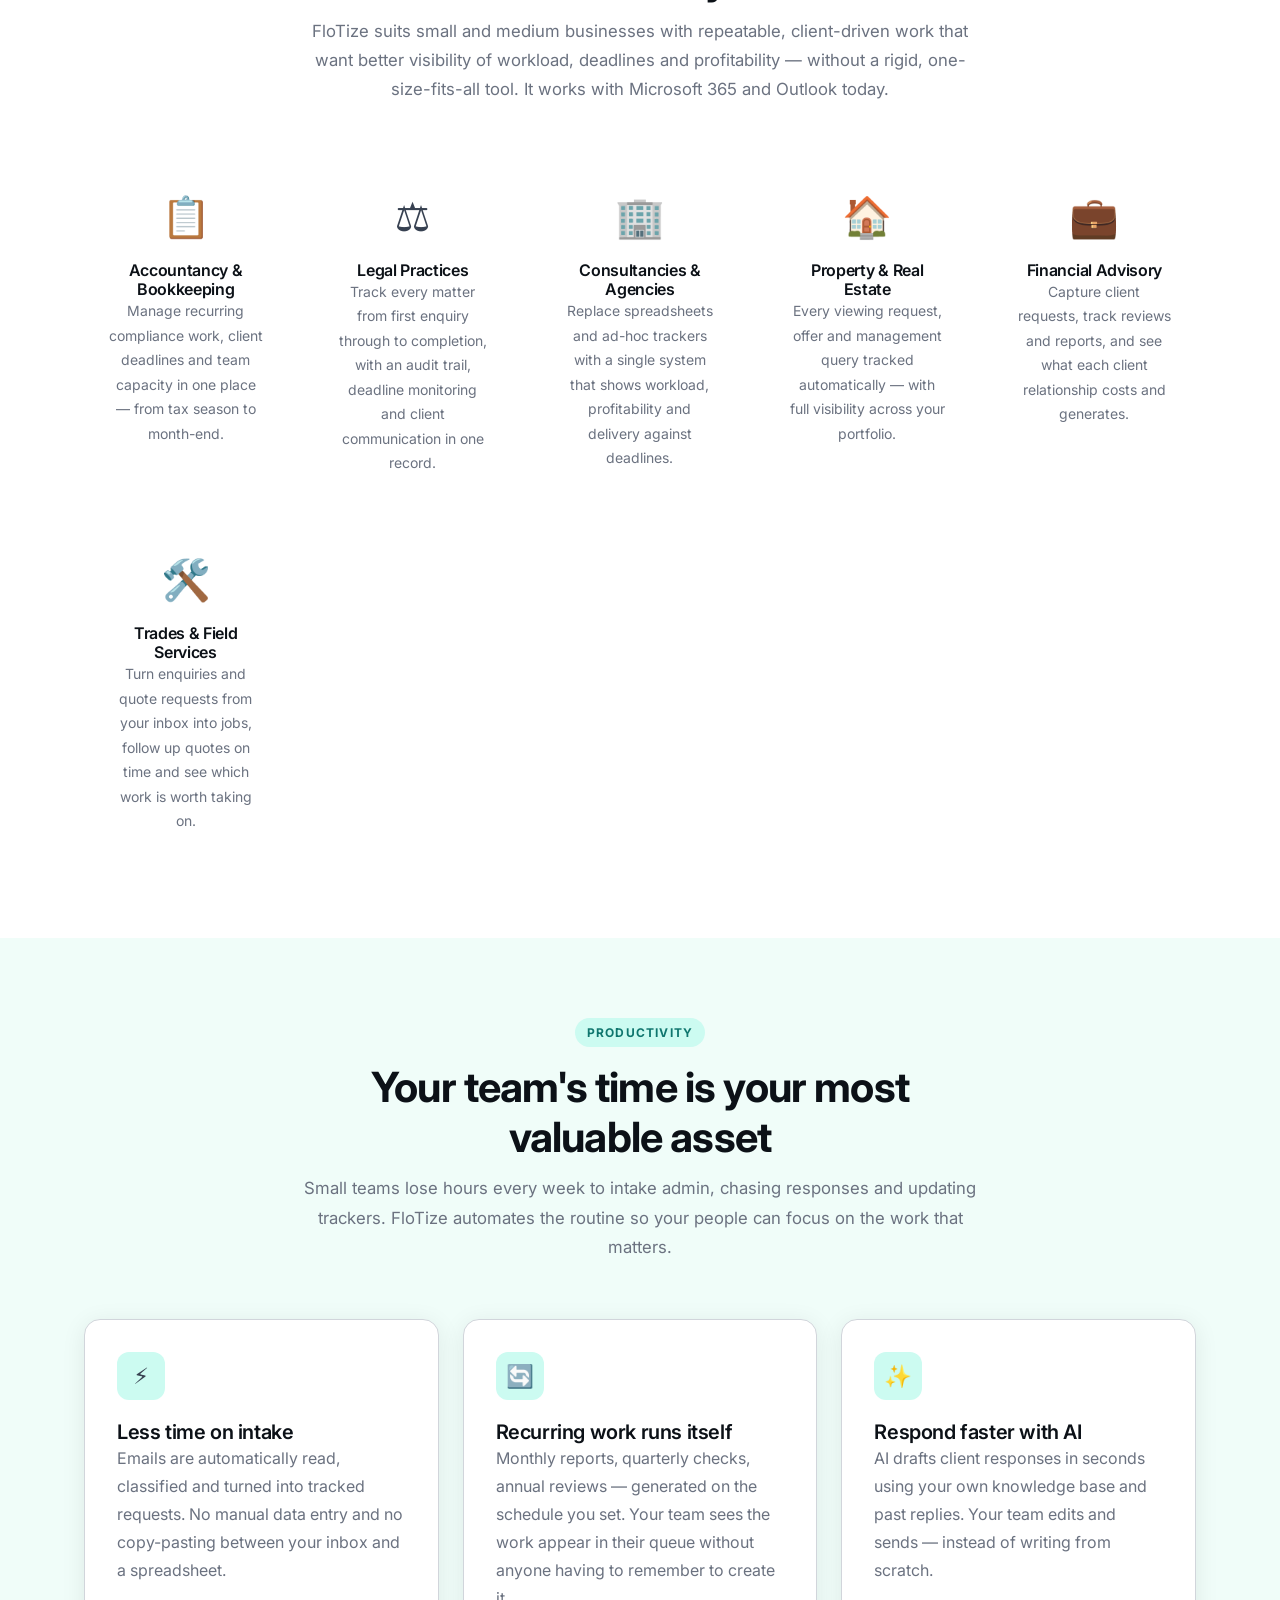
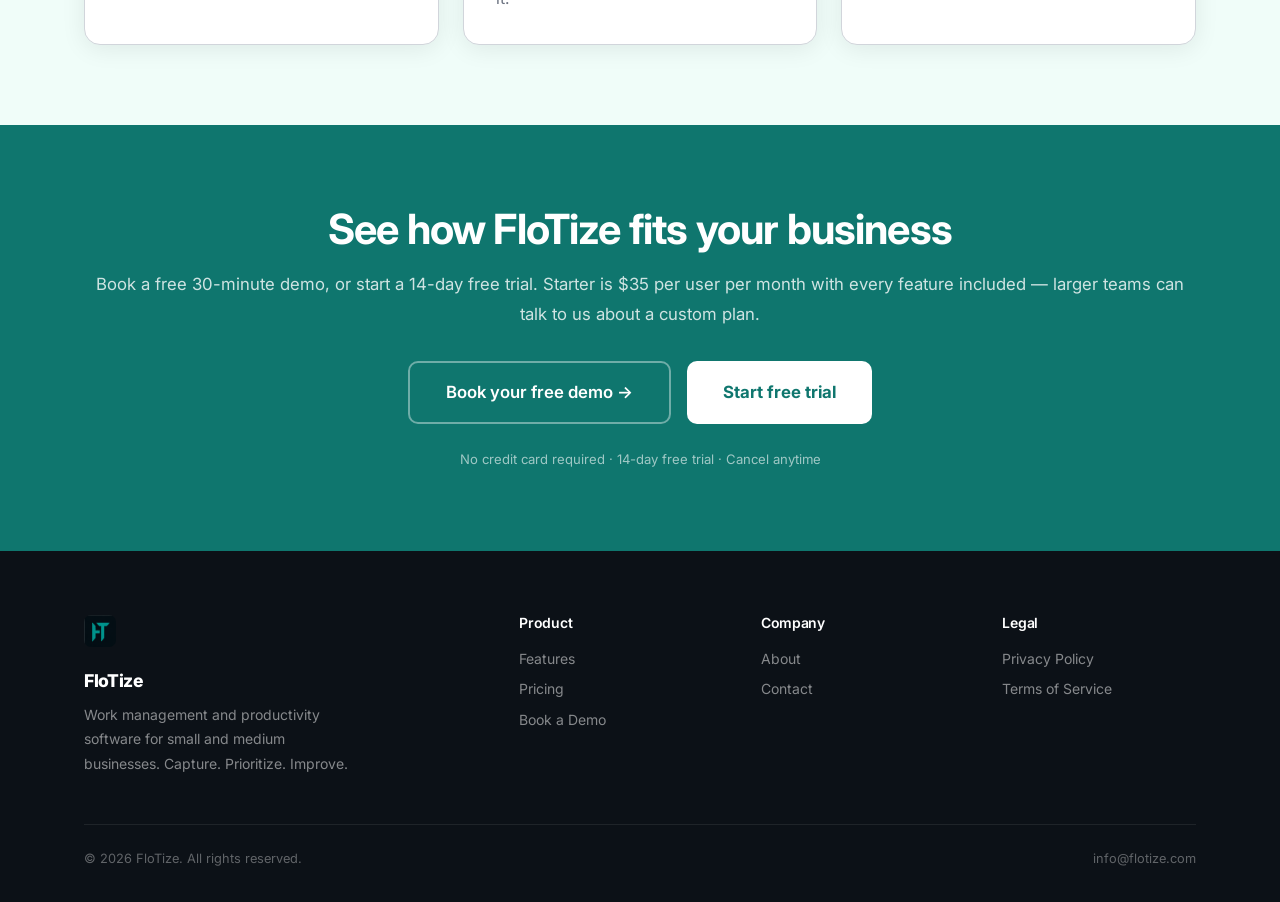
==== commit 33a1ce6a: "Update site messaging, pricing, SEO files and contact form" ====
--- a/index.html
+++ b/index.html
@@ -3,19 +3,27 @@
 <head>
   <meta charset="UTF-8" />
   <meta name="viewport" content="width=device-width, initial-scale=1.0" />
-  <title>FloTize — Work Operating System for Professional Service Firms</title>
-  <meta name="description" content="FloTize helps accountancy firms, law practices, and professional service businesses capture every client request, prioritize work, and improve profitability — from one place. Capture. Prioritize. Improve." />
-  <meta name="keywords" content="workflow management software for accountants, practice management software, client request tracking, work management professional services, AI workflow tool, accountancy practice software, law firm workflow, service business management" />
-  <meta property="og:title" content="FloTize — Work Operating System for Professional Service Firms" />
-  <meta property="og:description" content="Capture every client request, prioritize work across your team, and improve profitability — from one place. Built for accountancy, legal, and professional service firms." />
+  <title>FloTize — Work Management &amp; Productivity Software for SMBs</title>
+  <meta name="description" content="Work management and productivity software for small and medium businesses. Turn your inbox into organised work, set priorities and improve. From $35/user/month." />
+  <link rel="canonical" href="https://www.flotize.com/" />
+  <meta name="theme-color" content="#0C1117" />
+  <meta property="og:site_name" content="FloTize" />
   <meta property="og:type" content="website" />
-  <meta property="og:url" content="https://flotize.com" />
+  <meta property="og:title" content="FloTize — Work Management &amp; Productivity Software for SMBs" />
+  <meta property="og:description" content="Work management and productivity software for small and medium businesses. Turn your inbox into organised work, set priorities and improve. From $35/user/month." />
+  <meta property="og:url" content="https://www.flotize.com/" />
+  <meta property="og:image" content="https://www.flotize.com/images/og-image.png" />
+  <meta property="og:image:width" content="1200" />
+  <meta property="og:image:height" content="630" />
   <meta name="twitter:card" content="summary_large_image" />
-  <meta name="twitter:title" content="FloTize — Work Operating System for Professional Service Firms" />
-  <meta name="twitter:description" content="Capture every client request, prioritize work, and improve profitability — from one place." />
+  <meta name="twitter:title" content="FloTize — Work Management &amp; Productivity Software for SMBs" />
+  <meta name="twitter:description" content="Work management and productivity software for small and medium businesses. Turn your inbox into organised work, set priorities and improve. From $35/user/month." />
+  <meta name="twitter:image" content="https://www.flotize.com/images/og-image.png" />
+  <link rel="icon" type="image/png" href="/images/fd-mark.png" />
+  <link rel="apple-touch-icon" href="/images/fd-mark.png" />
   <link rel="preconnect" href="https://fonts.googleapis.com" />
   <link rel="preconnect" href="https://fonts.gstatic.com" crossorigin />
-  <link href="https://fonts.googleapis.com/css2?family=Inter:wght@300;400;500;600;700;800;900&display=swap" rel="stylesheet" />
+  <link href="https://fonts.googleapis.com/css2?family=Inter:wght@400;500;600;700;800&display=swap" rel="stylesheet" />
   <link rel="stylesheet" href="css/style.css" />
   <style>
     .hero {
@@ -55,9 +63,8 @@
       border-radius: 20px;
       margin-bottom: 1.5rem;
     }
-    .hero h1 { color: var(--white); margin-bottom: 1.25rem; font-size: clamp(1.25rem, 4vw, 2rem); white-space: nowrap; }
-    .hero h1 em { font-style: normal; color: var(--teal-light); }
-    @media (max-width: 480px) { .hero h1 { font-size: clamp(1rem, 7vw, 1.4rem); } }
+    .hero h1 { color: var(--white); margin-bottom: 1.25rem; font-size: clamp(1.9rem, 4.2vw, 2.9rem); line-height: 1.15; }
+    .hero h1 em { display: block; font-style: normal; color: var(--teal-light); font-size: 0.6em; font-weight: 700; margin-top: 0.75rem; line-height: 1.3; }
     .hero-sub {
       font-size: 1.1rem;
       color: rgba(255,255,255,0.65);
@@ -100,65 +107,54 @@
     .cta-band h2 { color: var(--white); margin-bottom: 1rem; }
     .cta-band p { color: rgba(255,255,255,0.8); margin-bottom: 2rem; font-size: 1.05rem; }
     @media (max-width: 900px) {
-      .hero-inner { grid-template-columns: 1fr; }
+      .hero-inner { grid-template-columns: 1fr !important; gap: 2rem !important; }
     }
     @media (max-width: 768px) {
-  /* Fix nav menu */
-  .nav-links.open {
-    background: var(--dark);
-    padding: 0.5rem 1rem 1rem;
-    border-top: 1px solid rgba(255,255,255,0.1);
-  }
-  .nav-cta.open {
-    background: var(--dark);
-    padding: 0.5rem 1rem 1rem;
-    flex-direction: column;
-    border-top: 1px solid rgba(255,255,255,0.08);
-  }
-  .nav-cta.open .btn {
-    width: 100%;
-    justify-content: center;
-    text-align: center;
-  }
-
-  /* Fix hero */
-  .hero {
-    padding: 3rem 0 3rem;
-  }
-  .hero-inner {
-    grid-template-columns: 1fr !important;
-    gap: 2rem !important;
-  }
-  .hero-actions {
-    flex-direction: column;
-  }
-  .hero-actions .btn {
-    text-align: center;
-    justify-content: center;
-    width: 100%;
-  }
-  .hero-trust {
-    flex-direction: column;
-    gap: 0.4rem;
-  }
-
-  /* Fix how it works two column grid */
-  .responsive-two-col {
-    grid-template-columns: 1fr !important;
-    gap: 2rem !important;
-  }
-
-  /* Hide the overview widget on mobile — steps content is enough */
-  .responsive-two-col > div:last-child {
-    display: none;
-  }
-
-  /* Fix stat grid */
-  .stat-grid {
-    grid-template-columns: 1fr 1fr !important;
+      .hero { padding: 3rem 0; }
+      .hero-actions { flex-direction: column; }
+      .hero-actions .btn { text-align: center; justify-content: center; width: 100%; }
+      .hero-trust { flex-direction: column; gap: 0.4rem; }
+      .responsive-two-col { grid-template-columns: 1fr !important; gap: 2rem !important; }
+      .responsive-two-col > div:last-child { display: none; }
+      .stat-grid { grid-template-columns: 1fr 1fr !important; }
+      .stat-number { font-size: 1.7rem; }
+    }
+  </style>
+  <script type="application/ld+json">
+{
+  "@context": "https://schema.org",
+  "@type": "Organization",
+  "name": "FloTize",
+  "url": "https://www.flotize.com/",
+  "logo": "https://www.flotize.com/images/fd-mark.png",
+  "email": "info@flotize.com"
+}
+  </script>
+  <script type="application/ld+json">
+{
+  "@context": "https://schema.org",
+  "@type": "WebSite",
+  "name": "FloTize",
+  "url": "https://www.flotize.com/"
+}
+  </script>
+  <script type="application/ld+json">
+{
+  "@context": "https://schema.org",
+  "@type": "SoftwareApplication",
+  "name": "FloTize",
+  "applicationCategory": "BusinessApplication",
+  "operatingSystem": "Web",
+  "description": "Work management and productivity software for small and medium businesses. Turns the requests in your Microsoft 365 inbox into organised, prioritized work and shows where time, capacity and money go.",
+  "url": "https://www.flotize.com/",
+  "offers": {
+    "@type": "Offer",
+    "price": "35",
+    "priceCurrency": "USD",
+    "description": "Starter plan, per user per month. Larger teams: custom plans."
   }
 }
-  </style>
+  </script>
 </head>
 <body>
 
@@ -166,7 +162,7 @@
   <div class="container">
     <div class="nav-inner">
       <a href="index.html" class="nav-brand">
-        <img src="images/fd-mark.png" alt="FloTize" />
+        <img src="images/fd-mark.png" alt="FloTize" width="32" height="32" />
         <span>FloTize</span>
       </a>
       <div class="nav-links">
@@ -189,22 +185,22 @@
   <div class="container">
     <div class="hero-inner">
       <div>
-        <div class="hero-eyebrow">✦ Work Operating System for Professional Service Firms</div>
-        <h1><em>Capture → Prioritize → Improve</em></h1>
-        <p class="hero-sub">FloTize is a work operating system for professional service firms. Capture every client request automatically, prioritize work intelligently across your team, and improve margins through better data — all from one place.</p>
+        <div class="hero-eyebrow">✦ Work management software for small &amp; medium businesses</div>
+        <h1>The productivity tool that starts in your inbox.<em>Every request in one place. Clear priorities. Better decisions.</em></h1>
+        <p class="hero-sub">FloTize is work management and productivity software for small and medium businesses. It turns the requests landing in your Microsoft 365 inbox into organised, prioritized work — and shows where your time, your team's capacity and your money go, so you can keep improving.</p>
         <div class="hero-actions">
           <a href="pages/demo.html" class="btn btn-primary btn-lg">Start free trial →</a>
           <a href="pages/demo.html" class="btn btn-outline btn-lg">Book a 30-min demo</a>
         </div>
         <div class="hero-trust">
           <span>✓ No credit card required</span>
-          <span>✓ Set up in under a day</span>
-          <span>✓ Cancel anytime</span>
+          <span>✓ 14-day free trial</span>
+          <span>✓ From $35 per user per month</span>
         </div>
       </div>
 
       <div class="hero-demo">
-        <div style="font-size:0.7rem;font-weight:600;letter-spacing:0.08em;text-transform:uppercase;color:rgba(255,255,255,0.4);margin-bottom:0.75rem;">Live in your workflow</div>
+        <div style="font-size:0.7rem;font-weight:600;letter-spacing:0.08em;text-transform:uppercase;color:rgba(255,255,255,0.4);margin-bottom:0.75rem;">Example: your inbox, organised</div>
         <div class="demo-card">
           <div class="demo-card-header">
             <span class="demo-card-name">Sarah Mitchell</span>
@@ -253,39 +249,20 @@
   <div class="container">
     <div class="stat-grid">
       <div class="reveal">
-        <div class="stat-number">Minutes</div>
-        <div class="stat-label">From inbox to a tracked, categorised request</div>
+        <div class="stat-number">Capture</div>
+        <div class="stat-label">Every email request turned into tracked work, automatically</div>
       </div>
       <div class="reveal">
-        <div class="stat-number">Automatic</div>
-        <div class="stat-label">Every enquiry captured from your inbox</div>
+        <div class="stat-number">Prioritize</div>
+        <div class="stat-label">Deadlines, workload and capacity in one view</div>
       </div>
       <div class="reveal">
-        <div class="stat-number">Every request</div>
-        <div class="stat-label">Tracked against your service levels</div>
+        <div class="stat-number">Improve</div>
+        <div class="stat-label">Insight into clients, work types and staff workload</div>
       </div>
       <div class="reveal">
         <div class="stat-number">One place</div>
-        <div class="stat-label">Every client, every request, every response</div>
-      </div>
-    </div>
-  </div>
-</section>
-
-<section class="section-dark" style="padding:4rem 0;">
-  <div class="container">
-    <div class="section-header reveal" style="margin-bottom:2rem;">
-      <span class="section-label" style="color:var(--teal-light);">See it in action</span>
-      <h2 style="color:white;">FloTize in 3 minutes</h2>
-      <p style="color:rgba(255,255,255,0.65);">Watch how a professional service firm captures, prioritizes, and delivers client work — from first email to completed job.</p>
-    </div>
-    <div class="reveal" style="max-width:800px;margin:0 auto;position:relative;background:var(--dark-2);border-radius:var(--radius-lg);border:1px solid rgba(20,184,166,0.25);overflow:hidden;aspect-ratio:16/9;display:flex;align-items:center;justify-content:center;">
-      <div style="text-align:center;padding:3rem;">
-        <div style="width:72px;height:72px;border-radius:50%;background:var(--teal);display:flex;align-items:center;justify-content:center;margin:0 auto 1.5rem;cursor:pointer;">
-          <div style="width:0;height:0;border-top:14px solid transparent;border-bottom:14px solid transparent;border-left:22px solid white;margin-left:4px;"></div>
-        </div>
-        <p style="color:rgba(255,255,255,0.6);font-size:0.9rem;margin-bottom:0.5rem;">Demo video coming soon</p>
-        <p style="color:rgba(255,255,255,0.35);font-size:0.78rem;margin-bottom:0;">In the meantime, <a href="pages/demo.html" style="color:var(--teal-light);text-decoration:none;">book a live 30-minute walkthrough →</a></p>
+        <div class="stat-label">Every client, request and response, with a full audit trail</div>
       </div>
     </div>
   </div>
@@ -295,8 +272,8 @@
   <div class="container">
     <div class="section-header reveal">
       <span class="section-label">How it works</span>
-      <h2>One place to capture, track, and deliver all your work</h2>
-      <p>FloTize connects your email, your team, and your clients into a single intelligent workflow — so nothing gets missed and every client gets the service level they expect.</p>
+      <h2>One place to capture, prioritize and improve all your work</h2>
+      <p>FloTize connects your inbox, your team and your clients into a single workflow — so nothing gets missed, everyone knows what to do next, and you can see how to run the business better.</p>
     </div>
     <div class="responsive-two-col" style="display:grid;grid-template-columns:1fr 1fr;gap:4rem;align-items:center;">
       <div class="reveal">
@@ -304,33 +281,33 @@
           <div class="step-number">1</div>
           <div>
             <h3>Capture everything automatically</h3>
-            <p>Emails are turned into tracked requests within minutes. Staff can log work directly. Recurring jobs — monthly bookkeeping, compliance checks, scheduled reviews — are auto-generated on the schedule you set. Nothing arrives untracked. When the AI isn't sure of a category, it flags the request for a one-click check — and learns from your answer.</p>
+            <p>Emails become tracked requests as they arrive. Staff can log work directly. Recurring jobs — monthly reports, scheduled reviews, regular check-ups — are generated on the schedule you set. Nothing arrives untracked. When the AI isn't sure of a category, it flags the request for a one-click check — and learns from your answer.</p>
           </div>
         </div>
         <div class="step">
           <div class="step-number">2</div>
           <div>
             <h3>Prioritize with full visibility</h3>
-            <p>See what your team can realistically handle, where capacity is unused or overstretched, and which SLA deadlines are approaching. New requests go to the right person automatically, and Overview alerts show what's slipping before it does. View work as a detailed table or a Kanban board — filtered by client, category, or assignee.</p>
+            <p>See what your team can realistically handle, where capacity is spare or stretched, and which deadlines are approaching. New requests go to the right person automatically, and Overview alerts show what's slipping before it does. View work as a table or a Kanban board, filtered by client, category or assignee.</p>
           </div>
         </div>
         <div class="step">
           <div class="step-number">3</div>
           <div>
             <h3>Respond faster with AI</h3>
-            <p>FloTize drafts replies based on your own knowledge base, past responses, and engagement letters. Answers reflect how your firm actually operates — not a generic model. Edit or send as-is — your choice.</p>
+            <p>FloTize drafts replies based on your own knowledge base and past responses, so answers reflect how your business actually operates — not a generic model. Edit or send as-is — your choice.</p>
           </div>
         </div>
         <div class="step">
           <div class="step-number">4</div>
           <div>
-            <h3>Improve through better data</h3>
-            <p>Track effort and cost by work type, client, and staff member. Benchmark performance across job types. Get AI-generated insights that surface what's working and where margins are being lost.</p>
+            <h3>Improve through insight</h3>
+            <p>Track effort and cost by work type, client and staff member. See workload and capacity across the team, benchmark job types, and get AI-generated insights on what's working and where time and money are being lost.</p>
           </div>
         </div>
       </div>
       <div class="reveal" style="background:var(--teal-mist);border-radius:var(--radius-lg);padding:2.5rem;border:1px solid var(--teal-pale);">
-        <div style="font-size:0.78rem;font-weight:600;color:var(--teal);text-transform:uppercase;letter-spacing:0.08em;margin-bottom:1.25rem;">Overview — Today · sample data</div>
+        <div style="font-size:0.78rem;font-weight:600;color:var(--teal);text-transform:uppercase;letter-spacing:0.08em;margin-bottom:1.25rem;">Overview — Today</div>
         <div style="display:grid;grid-template-columns:1fr 1fr;gap:0.75rem;margin-bottom:1rem;">
           <div style="background:white;border-radius:10px;padding:1rem;text-align:center;box-shadow:0 1px 4px rgba(0,0,0,0.06);">
             <div style="font-size:1.8rem;font-weight:800;color:var(--teal);">3</div>
@@ -364,9 +341,9 @@
 <section class="section-mist">
   <div class="container">
     <div class="section-header reveal">
-      <span class="section-label">Built for professional services</span>
-      <h2>The outcomes that matter to your firm</h2>
-      <p>FloTize is designed for firms that rely on shared inboxes and email — not adapted from a generic project management tool.</p>
+      <span class="section-label">What you get</span>
+      <h2>The outcomes that matter to your business</h2>
+      <p>FloTize is designed for businesses that run on shared inboxes and email — not adapted from a generic project management tool.</p>
     </div>
     <div class="grid-3">
       <div class="card reveal">
@@ -376,28 +353,28 @@
       </div>
       <div class="card reveal">
         <div class="card-icon">📊</div>
-        <h3>Higher margins</h3>
-        <p>See exactly how long different jobs take, what they cost, and what you charged. Know which clients and work types are actually profitable — and price accordingly.</p>
+        <h3>Know what work really costs</h3>
+        <p>See how long different jobs take, what they cost, and what you charged. Understand which clients and work types are actually worth your time — and price accordingly.</p>
       </div>
       <div class="card reveal">
         <div class="card-icon">📈</div>
         <h3>More accurate quotes</h3>
-        <p>FloTize suggests pricing based on the median time similar jobs have taken in your firm. Your estimates get more accurate the more you use the platform.</p>
+        <p>FloTize suggests pricing based on the median time similar jobs have taken in your business. Your estimates get more accurate the more you use it.</p>
       </div>
       <div class="card reveal">
         <div class="card-icon">⏱</div>
-        <h3>SLA and deadline tracking</h3>
-        <p>Set response, status, cycle-time, and target-date limits — with tighter ones for priority clients — and track them automatically, in working days if you prefer. Get alerted before a deadline is missed, not after.</p>
+        <h3>Deadline tracking</h3>
+        <p>Set response, status, cycle-time and target-date limits — with tighter ones for priority clients — and track them automatically, in working days if you prefer. Get alerted before a deadline is missed, not after.</p>
       </div>
       <div class="card reveal">
         <div class="card-icon">👥</div>
-        <h3>True team capacity</h3>
-        <p>Understand what your team can realistically handle. See workload, holidays, and time off across the whole firm in one visual calendar.</p>
+        <h3>Workload and capacity</h3>
+        <p>See who is stretched and who has room, with holidays and time off in one visual calendar — so work is shared fairly and nobody is overloaded.</p>
       </div>
       <div class="card reveal">
         <div class="card-icon">🔒</div>
-        <h3>Compliance built in</h3>
-        <p>Data retention policies, GDPR right-to-erasure handling, and a full audit trail come as standard. A defensible, documented process for client data — without extra effort.</p>
+        <h3>Privacy tools built in</h3>
+        <p>Data retention settings, GDPR right-to-erasure handling and a full audit trail come as standard — a documented process for client data without extra effort.</p>
       </div>
       <div class="card reveal">
         <div class="card-icon">🧠</div>
@@ -407,12 +384,12 @@
       <div class="card reveal">
         <div class="card-icon">🎯</div>
         <h3>Right person, automatically</h3>
-        <p>New requests are assigned by category, job type, and current workload, so nothing sits waiting for someone to notice it.</p>
+        <p>New requests are assigned by category, job type and current workload, so nothing sits waiting for someone to notice it.</p>
       </div>
       <div class="card reveal">
         <div class="card-icon">🚨</div>
         <h3>Alerts that point to the fix</h3>
-        <p>A traffic-light health indicator on your Overview, with alerts for overdue responses, waiting replies, and missed target dates. Click one and land on exactly those requests.</p>
+        <p>A traffic-light health indicator on your Overview, with alerts for overdue responses, waiting replies and missed target dates. Click one and land on exactly those requests.</p>
       </div>
     </div>
     <div style="text-align:center;margin-top:2.5rem;">
@@ -424,30 +401,30 @@
 <section class="section-dark">
   <div class="container">
     <div class="section-header reveal">
-      <span class="section-label" style="color:var(--teal-light);">Why firms choose FloTize</span>
-      <h2 style="color:white;">Less friction. Better margins. Happier clients.</h2>
-      <p style="color:rgba(255,255,255,0.65);">FloTize replaces the spreadsheets, shared inboxes, and ad-hoc trackers that slow your firm down — with one system designed to cut admin and help you price work from your own data.</p>
+      <span class="section-label" style="color:var(--teal-light);">Why businesses choose FloTize</span>
+      <h2 style="color:white;">Less friction. Clearer priorities. A business that keeps improving.</h2>
+      <p style="color:rgba(255,255,255,0.65);">FloTize replaces the spreadsheets, shared inboxes and ad-hoc trackers that slow small businesses down — with one system that gives you real transparency into how the business is running.</p>
     </div>
     <div class="grid-4" style="grid-template-columns:repeat(auto-fit,minmax(220px,1fr));">
       <div class="reveal" style="text-align:center;padding:1.5rem;">
-        <div style="font-size:2.5rem;margin-bottom:0.75rem;">⚡</div>
-        <h4 style="color:white;">Faster response times</h4>
-        <p style="font-size:0.875rem;color:rgba(255,255,255,0.6);">Priority clients get faster responses. AI drafts, SLA alerts, and automatic intake mean nothing waits in an inbox.</p>
-      </div>
-      <div class="reveal" style="text-align:center;padding:1.5rem;">
-        <div style="font-size:2.5rem;margin-bottom:0.75rem;">💰</div>
-        <h4 style="color:white;">Higher margins</h4>
-        <p style="font-size:0.875rem;color:rgba(255,255,255,0.6);">Clearer visibility of effort and cost per client means you stop undercharging for complex work and start pricing from data.</p>
-      </div>
-      <div class="reveal" style="text-align:center;padding:1.5rem;">
         <div style="font-size:2.5rem;margin-bottom:0.75rem;">🎯</div>
-        <h4 style="color:white;">More accurate quotes</h4>
-        <p style="font-size:0.875rem;color:rgba(255,255,255,0.6);">Quotes grounded in your own historical data — not gut feel. The more you use FloTize, the better your estimates become.</p>
+        <h4 style="color:white;">Clear priorities</h4>
+        <p style="font-size:0.875rem;color:rgba(255,255,255,0.6);">Know what to do next. Deadlines, client tiers and workload tell you where attention is needed today.</p>
+      </div>
+      <div class="reveal" style="text-align:center;padding:1.5rem;">
+        <div style="font-size:2.5rem;margin-bottom:0.75rem;">🔍</div>
+        <h4 style="color:white;">Real transparency</h4>
+        <p style="font-size:0.875rem;color:rgba(255,255,255,0.6);">Everything in one place: who owns what, where it stands, and whether it's at risk — without chasing people for updates.</p>
+      </div>
+      <div class="reveal" style="text-align:center;padding:1.5rem;">
+        <div style="font-size:2.5rem;margin-bottom:0.75rem;">💡</div>
+        <h4 style="color:white;">Better decisions</h4>
+        <p style="font-size:0.875rem;color:rgba(255,255,255,0.6);">See effort and cost per client and work type, so you price from data and focus on the work worth doing.</p>
       </div>
       <div class="reveal" style="text-align:center;padding:1.5rem;">
         <div style="font-size:2.5rem;margin-bottom:0.75rem;">🗂️</div>
-        <h4 style="color:white;">Less operational friction</h4>
-        <p style="font-size:0.875rem;color:rgba(255,255,255,0.6);">One system replaces multiple spreadsheets, shared inboxes, and sticky-note workflows — without a lengthy implementation.</p>
+        <h4 style="color:white;">Less friction</h4>
+        <p style="font-size:0.875rem;color:rgba(255,255,255,0.6);">One system replaces multiple spreadsheets, shared inboxes and sticky-note workflows — without a lengthy implementation.</p>
       </div>
     </div>
   </div>
@@ -457,34 +434,39 @@
   <div class="container">
     <div class="section-header reveal">
       <span class="section-label">Who it's for</span>
-      <h2>Designed for firms that run on client relationships and email</h2>
-      <p>FloTize fits businesses with recurring, repeatable work that need better visibility into workload, SLAs, and client profitability — without a rigid, one-size-fits-all tool.</p>
+      <h2>Designed for businesses whose work arrives by email</h2>
+      <p>FloTize suits small and medium businesses with repeatable, client-driven work that want better visibility of workload, deadlines and profitability — without a rigid, one-size-fits-all tool. It works with Microsoft 365 and Outlook today.</p>
     </div>
     <div class="grid-4" style="grid-template-columns:repeat(auto-fit,minmax(200px,1fr));">
       <div class="reveal" style="text-align:center;padding:1.5rem;">
         <div style="font-size:2.5rem;margin-bottom:0.75rem;">📋</div>
         <h4>Accountancy &amp; Bookkeeping</h4>
-        <p style="font-size:0.875rem;">Manage recurring compliance work, client deadlines, and team capacity in one place — from tax season to month-end.</p>
+        <p style="font-size:0.875rem;">Manage recurring compliance work, client deadlines and team capacity in one place — from tax season to month-end.</p>
       </div>
       <div class="reveal" style="text-align:center;padding:1.5rem;">
         <div style="font-size:2.5rem;margin-bottom:0.75rem;">⚖️</div>
-        <h4>Law Firms</h4>
-        <p style="font-size:0.875rem;">Track every matter from first enquiry through to completion. Full audit trail, SLA monitoring, and client communication in one record.</p>
+        <h4>Legal Practices</h4>
+        <p style="font-size:0.875rem;">Track every matter from first enquiry through to completion, with an audit trail, deadline monitoring and client communication in one record.</p>
+      </div>
+      <div class="reveal" style="text-align:center;padding:1.5rem;">
+        <div style="font-size:2.5rem;margin-bottom:0.75rem;">🏢</div>
+        <h4>Consultancies &amp; Agencies</h4>
+        <p style="font-size:0.875rem;">Replace spreadsheets and ad-hoc trackers with a single system that shows workload, profitability and delivery against deadlines.</p>
+      </div>
+      <div class="reveal" style="text-align:center;padding:1.5rem;">
+        <div style="font-size:2.5rem;margin-bottom:0.75rem;">🏠</div>
+        <h4>Property &amp; Real Estate</h4>
+        <p style="font-size:0.875rem;">Every viewing request, offer and management query tracked automatically — with full visibility across your portfolio.</p>
       </div>
       <div class="reveal" style="text-align:center;padding:1.5rem;">
         <div style="font-size:2.5rem;margin-bottom:0.75rem;">💼</div>
         <h4>Financial Advisory</h4>
-        <p style="font-size:0.875rem;">Capture client requests, track reviews and reports, and see exactly what each client relationship costs and generates.</p>
-      </div>
-      <div class="reveal" style="text-align:center;padding:1.5rem;">
-        <div style="font-size:2.5rem;margin-bottom:0.75rem;">🏠</div>
-        <h4>Real Estate &amp; Property</h4>
-        <p style="font-size:0.875rem;">Every viewing request, offer, and management query tracked automatically — with full visibility across your portfolio.</p>
-      </div>
-      <div class="reveal" style="text-align:center;padding:1.5rem;">
-        <div style="font-size:2.5rem;margin-bottom:0.75rem;">🏢</div>
-        <h4>Consultancies</h4>
-        <p style="font-size:0.875rem;">Replace spreadsheets and ad-hoc trackers with a single system that shows workload, profitability, and delivery against SLAs.</p>
+        <p style="font-size:0.875rem;">Capture client requests, track reviews and reports, and see what each client relationship costs and generates.</p>
+      </div>
+      <div class="reveal" style="text-align:center;padding:1.5rem;">
+        <div style="font-size:2.5rem;margin-bottom:0.75rem;">🛠️</div>
+        <h4>Trades &amp; Field Services</h4>
+        <p style="font-size:0.875rem;">Turn enquiries and quote requests from your inbox into jobs, follow up quotes on time and see which work is worth taking on.</p>
       </div>
     </div>
   </div>
@@ -495,23 +477,23 @@
     <div class="section-header reveal">
       <span class="section-label">Productivity</span>
       <h2>Your team's time is your most valuable asset</h2>
-      <p>Professional service firms lose hours every week to intake admin, chasing responses, and updating trackers. FloTize automates the routine so your team can focus on billable work.</p>
+      <p>Small teams lose hours every week to intake admin, chasing responses and updating trackers. FloTize automates the routine so your people can focus on the work that matters.</p>
     </div>
     <div class="grid-3">
       <div class="card reveal">
         <div class="card-icon">⚡</div>
         <h3>Less time on intake</h3>
-        <p>Emails are automatically read, classified, and turned into tracked requests. No manual data entry. No copy-pasting between inbox and spreadsheet — your team stops re-typing enquiries into a tracker.</p>
+        <p>Emails are automatically read, classified and turned into tracked requests. No manual data entry and no copy-pasting between your inbox and a spreadsheet.</p>
       </div>
       <div class="card reveal">
         <div class="card-icon">🔄</div>
         <h3>Recurring work runs itself</h3>
-        <p>Monthly bookkeeping, quarterly compliance checks, annual reviews — auto-generated on the schedule you set. Your team sees the work appear in their queue without anyone having to remember to create it.</p>
+        <p>Monthly reports, quarterly checks, annual reviews — generated on the schedule you set. Your team sees the work appear in their queue without anyone having to remember to create it.</p>
       </div>
       <div class="card reveal">
         <div class="card-icon">✨</div>
         <h3>Respond faster with AI</h3>
-        <p>AI drafts client responses in seconds using your own knowledge base and past replies. Your team edits and sends — instead of writing from scratch. Replies go out faster and more consistently.</p>
+        <p>AI drafts client responses in seconds using your own knowledge base and past replies. Your team edits and sends — instead of writing from scratch.</p>
       </div>
     </div>
   </div>
@@ -519,13 +501,13 @@
 
 <section class="cta-band">
   <div class="container">
-    <h2>See how FloTize maps to your firm</h2>
-    <p>Book a free 30-minute demo. We'll walk through your current intake process, workflow, and reporting — and show you exactly where FloTize reduces delays and improves profitability.</p>
+    <h2>See how FloTize fits your business</h2>
+    <p>Book a free 30-minute demo, or start a 14-day free trial. Starter is $35 per user per month with every feature included — larger teams can talk to us about a custom plan.</p>
     <div style="display:flex;gap:1rem;justify-content:center;flex-wrap:wrap;margin-top:0.5rem;">
       <a href="pages/demo.html" class="btn btn-outline btn-lg">Book your free demo →</a>
       <a href="pages/demo.html" class="btn btn-lg" style="background:white;color:var(--teal);font-weight:700;">Start free trial</a>
     </div>
-    <p style="font-size:0.82rem;color:rgba(255,255,255,0.6);margin-top:1.5rem;margin-bottom:0;">No credit card required · One-day implementation · Cancel anytime</p>
+    <p style="font-size:0.82rem;color:rgba(255,255,255,0.6);margin-top:1.5rem;margin-bottom:0;">No credit card required · 14-day free trial · Cancel anytime</p>
   </div>
 </section>
 
@@ -533,9 +515,9 @@
   <div class="container">
     <div class="footer-grid">
       <div class="footer-brand">
-        <img src="images/fd-mark.png" alt="FloTize" />
+        <img src="images/fd-mark.png" alt="FloTize" width="32" height="32" />
         <div style="font-size:1.1rem;font-weight:800;color:white;letter-spacing:-0.02em;">FloTize</div>
-        <p>A work operating system for professional service firms. Capture. Prioritize. Improve.</p>
+        <p>Work management and productivity software for small and medium businesses. Capture. Prioritize. Improve.</p>
       </div>
       <div class="footer-col">
         <h4>Product</h4>
@@ -563,5 +545,4 @@
 
 <script src="js/main.js"></script>
 </body>
-</html>
-<!-- updated -->
+</html>
--- a/css/style.css
+++ b/css/style.css
@@ -1,6 +1,4 @@
 /* ── Flotize.com — Shared Styles ────────────────────────────────────────── */
-
-@import url('https://fonts.googleapis.com/css2?family=Inter:wght@300;400;500;600;700;800;900&display=swap');
 
 :root {
   --teal:       #0F766E;
@@ -551,6 +549,11 @@
   margin-top: 0.4rem;
 }
 
+/* ── Call-to-action band ─────────────────────────────────────────────────── */
+.cta-band { background: var(--teal); padding: 5rem 0; text-align: center; }
+.cta-band h2 { color: var(--white); margin-bottom: 1rem; }
+.cta-band p { color: rgba(255,255,255,0.8); margin-bottom: 2rem; font-size: 1.05rem; }
+
 /* ── Mobile ──────────────────────────────────────────────────────────────── */
 @media (max-width: 768px) {
   .nav-links, .nav-cta { display: none; }
@@ -561,14 +564,25 @@
     display: flex;
     flex-direction: column;
     width: 100%;
-    padding: 0.75rem 0 1rem;
+    padding: 0.75rem 1rem 1rem;
     gap: 0.25rem;
+    background: var(--dark);
+    border-top: 1px solid rgba(255,255,255,0.1);
   }
 
   .nav-cta.open {
     display: flex;
+    flex-direction: column;
     width: 100%;
-    padding-bottom: 1rem;
+    padding: 0.5rem 1rem 1rem;
+    background: var(--dark);
+    border-top: 1px solid rgba(255,255,255,0.08);
+  }
+
+  .nav-cta.open .btn {
+    width: 100%;
+    justify-content: center;
+    text-align: center;
   }
 
   .grid-2, .grid-3, .grid-4 { grid-template-columns: 1fr; }
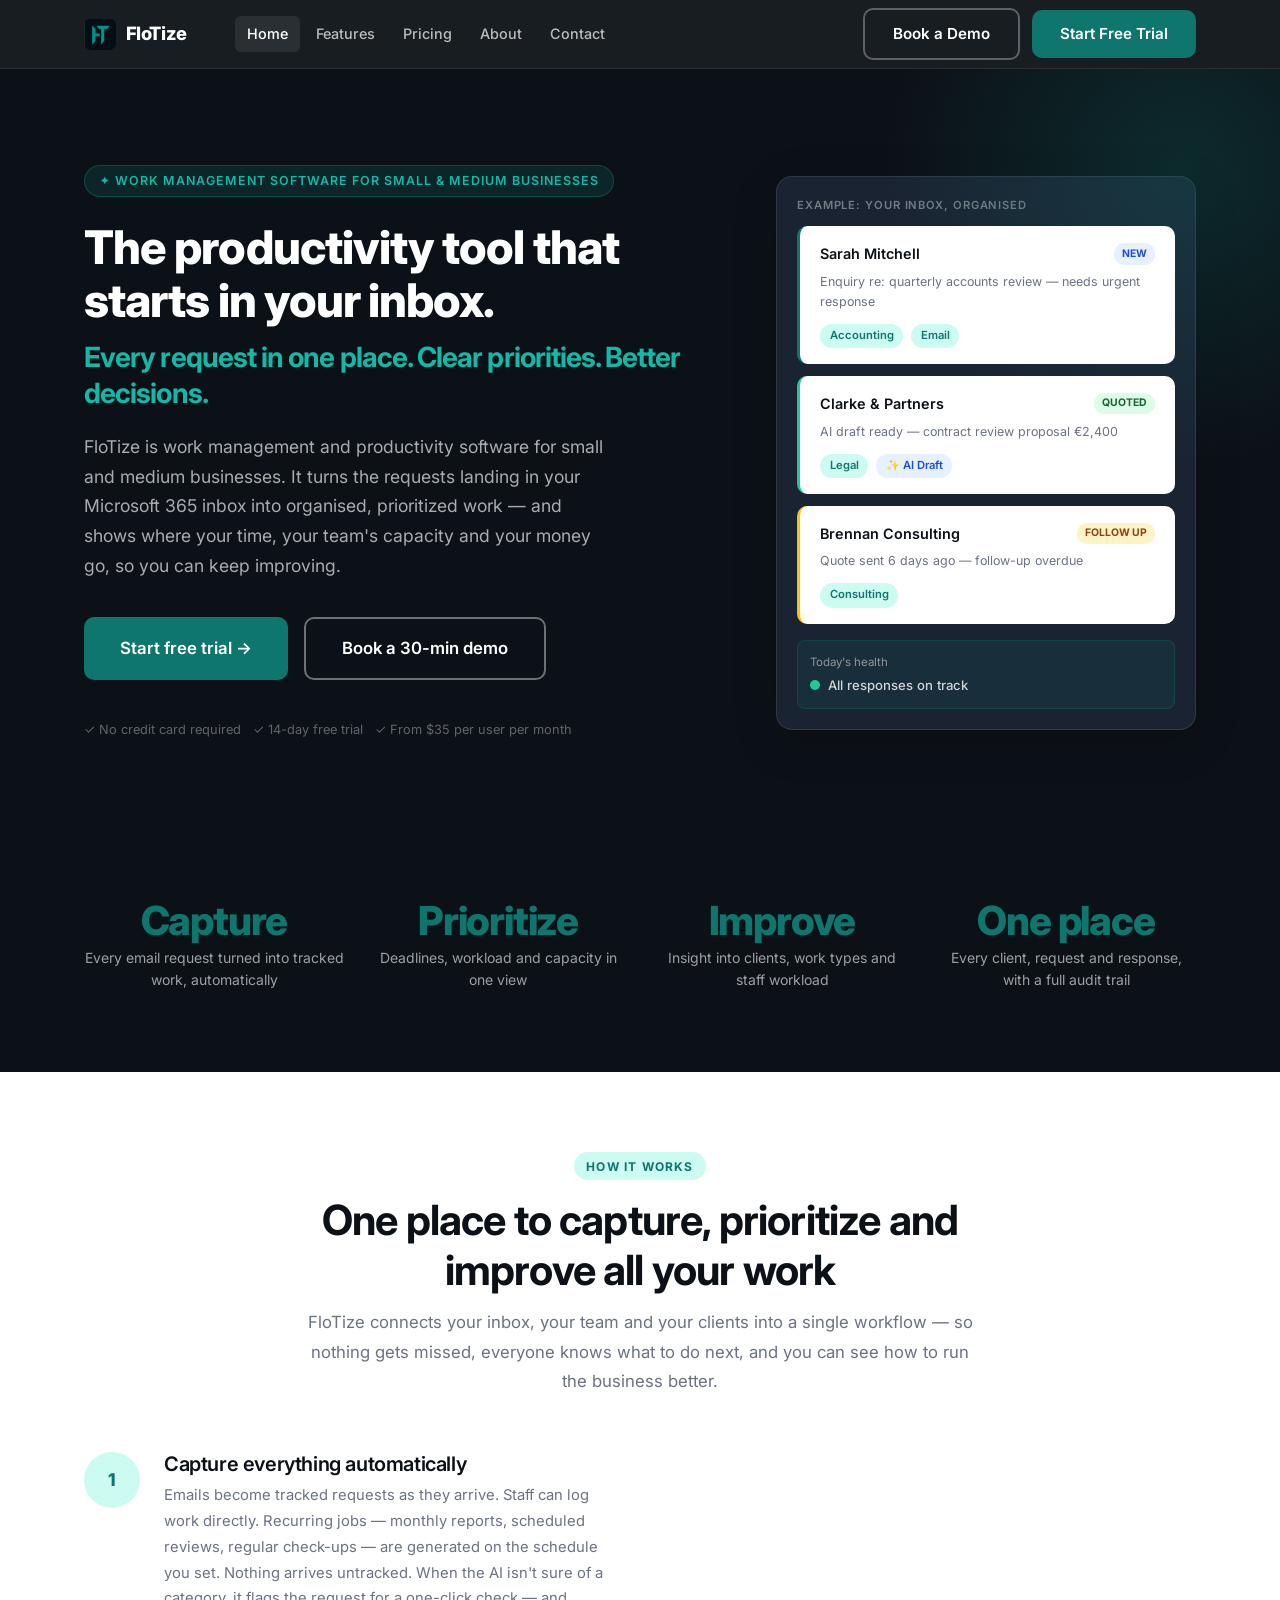
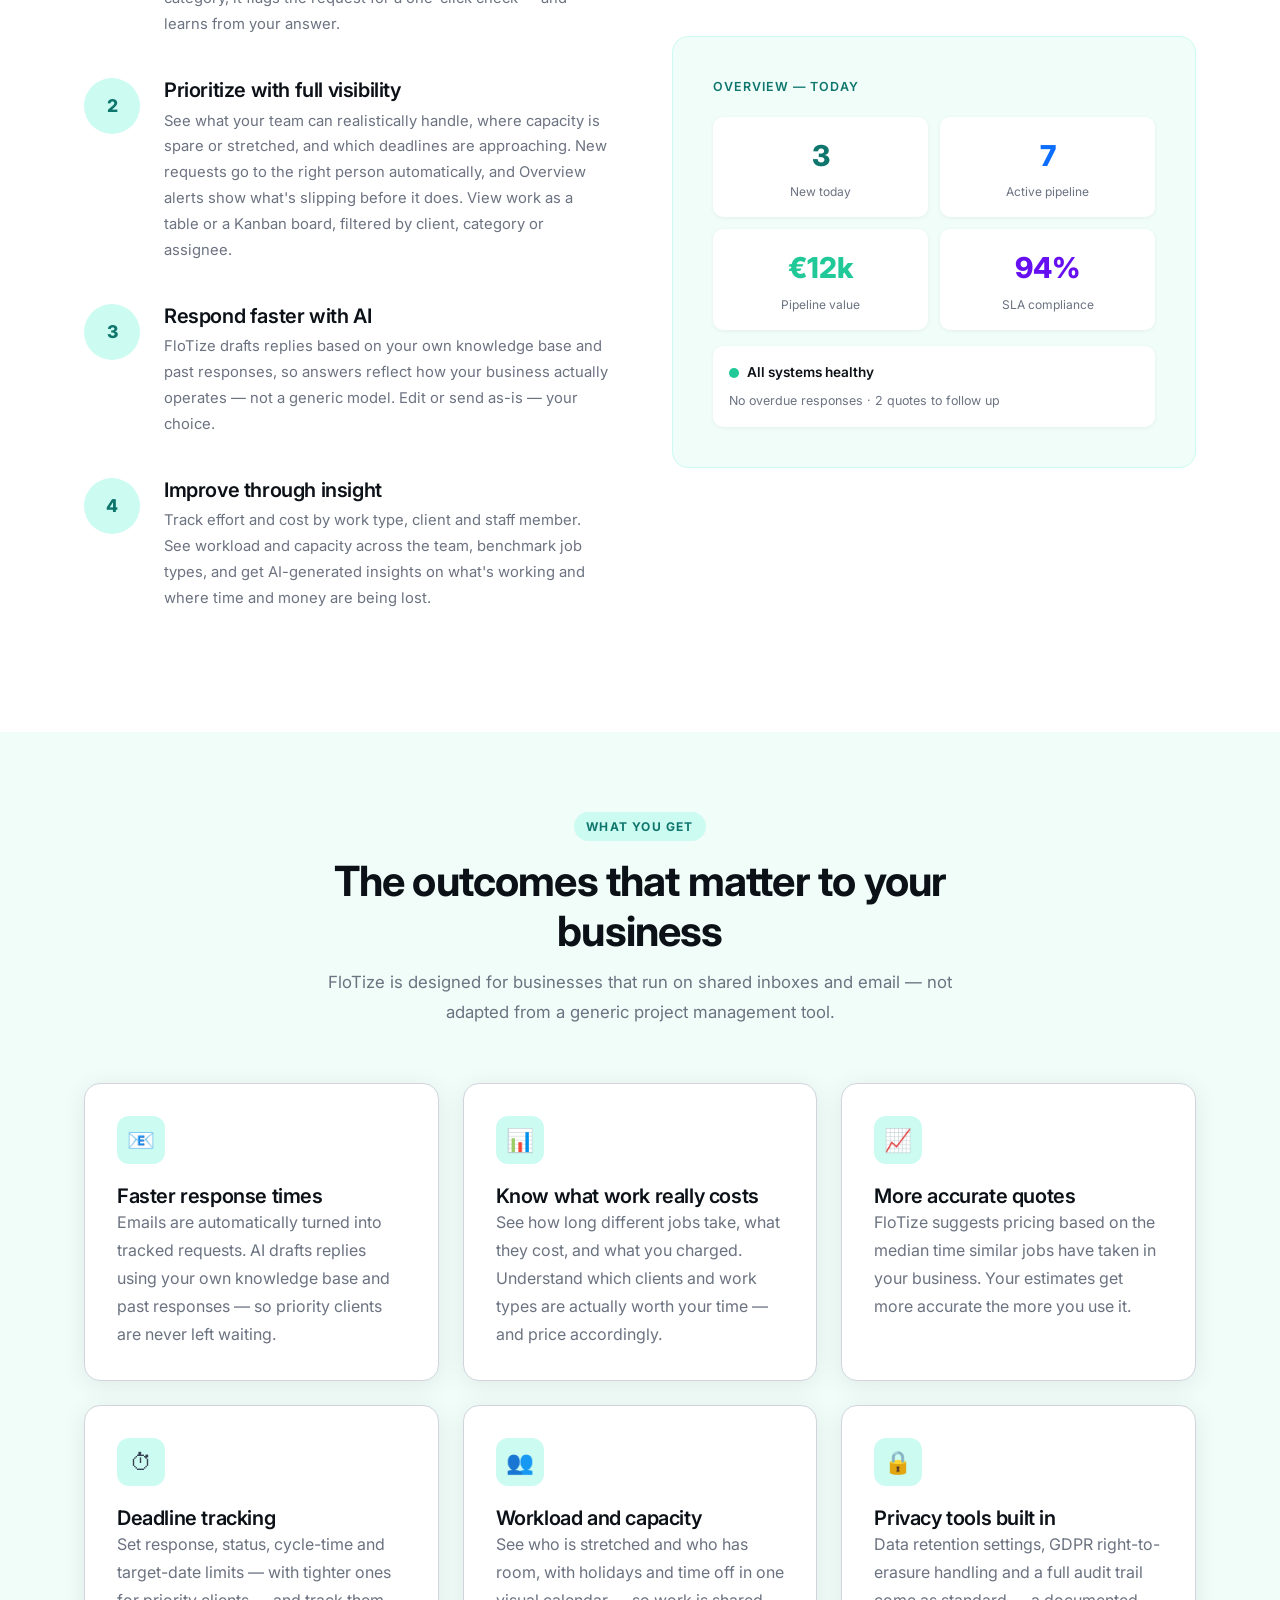
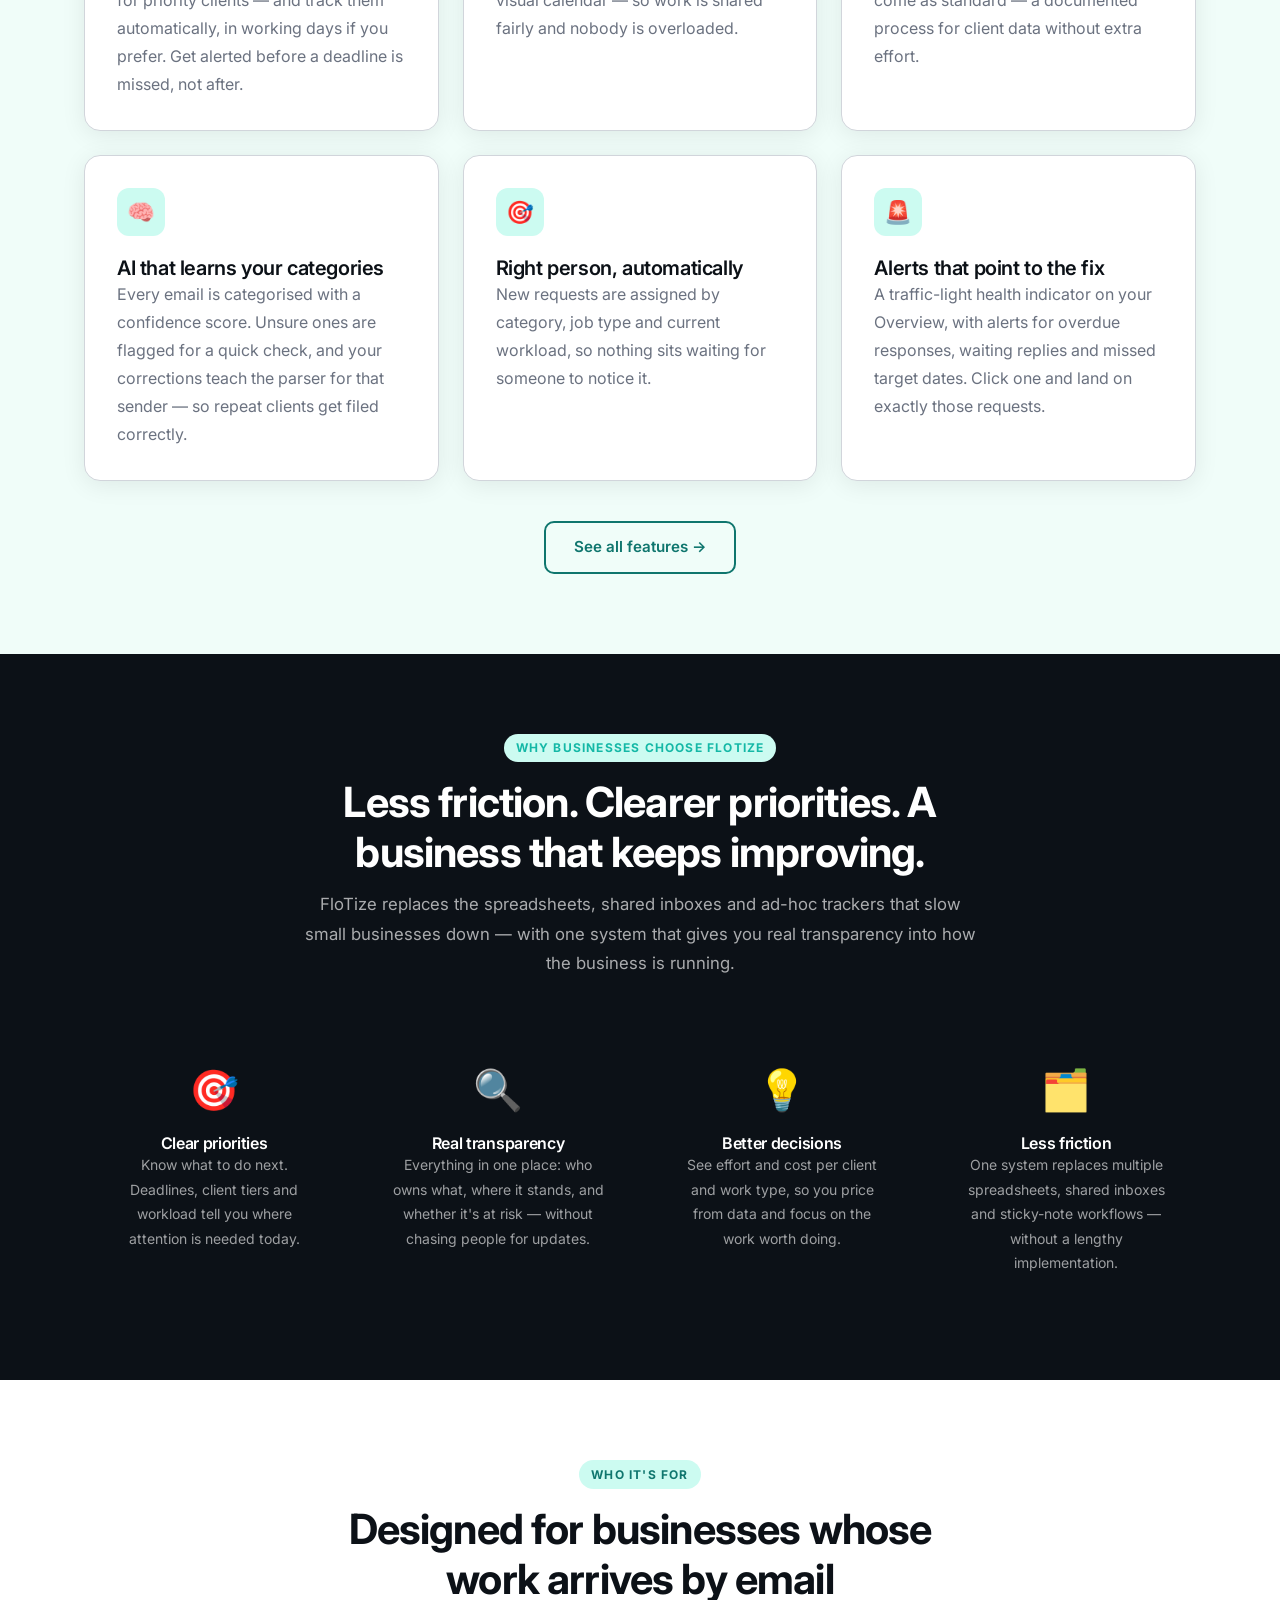
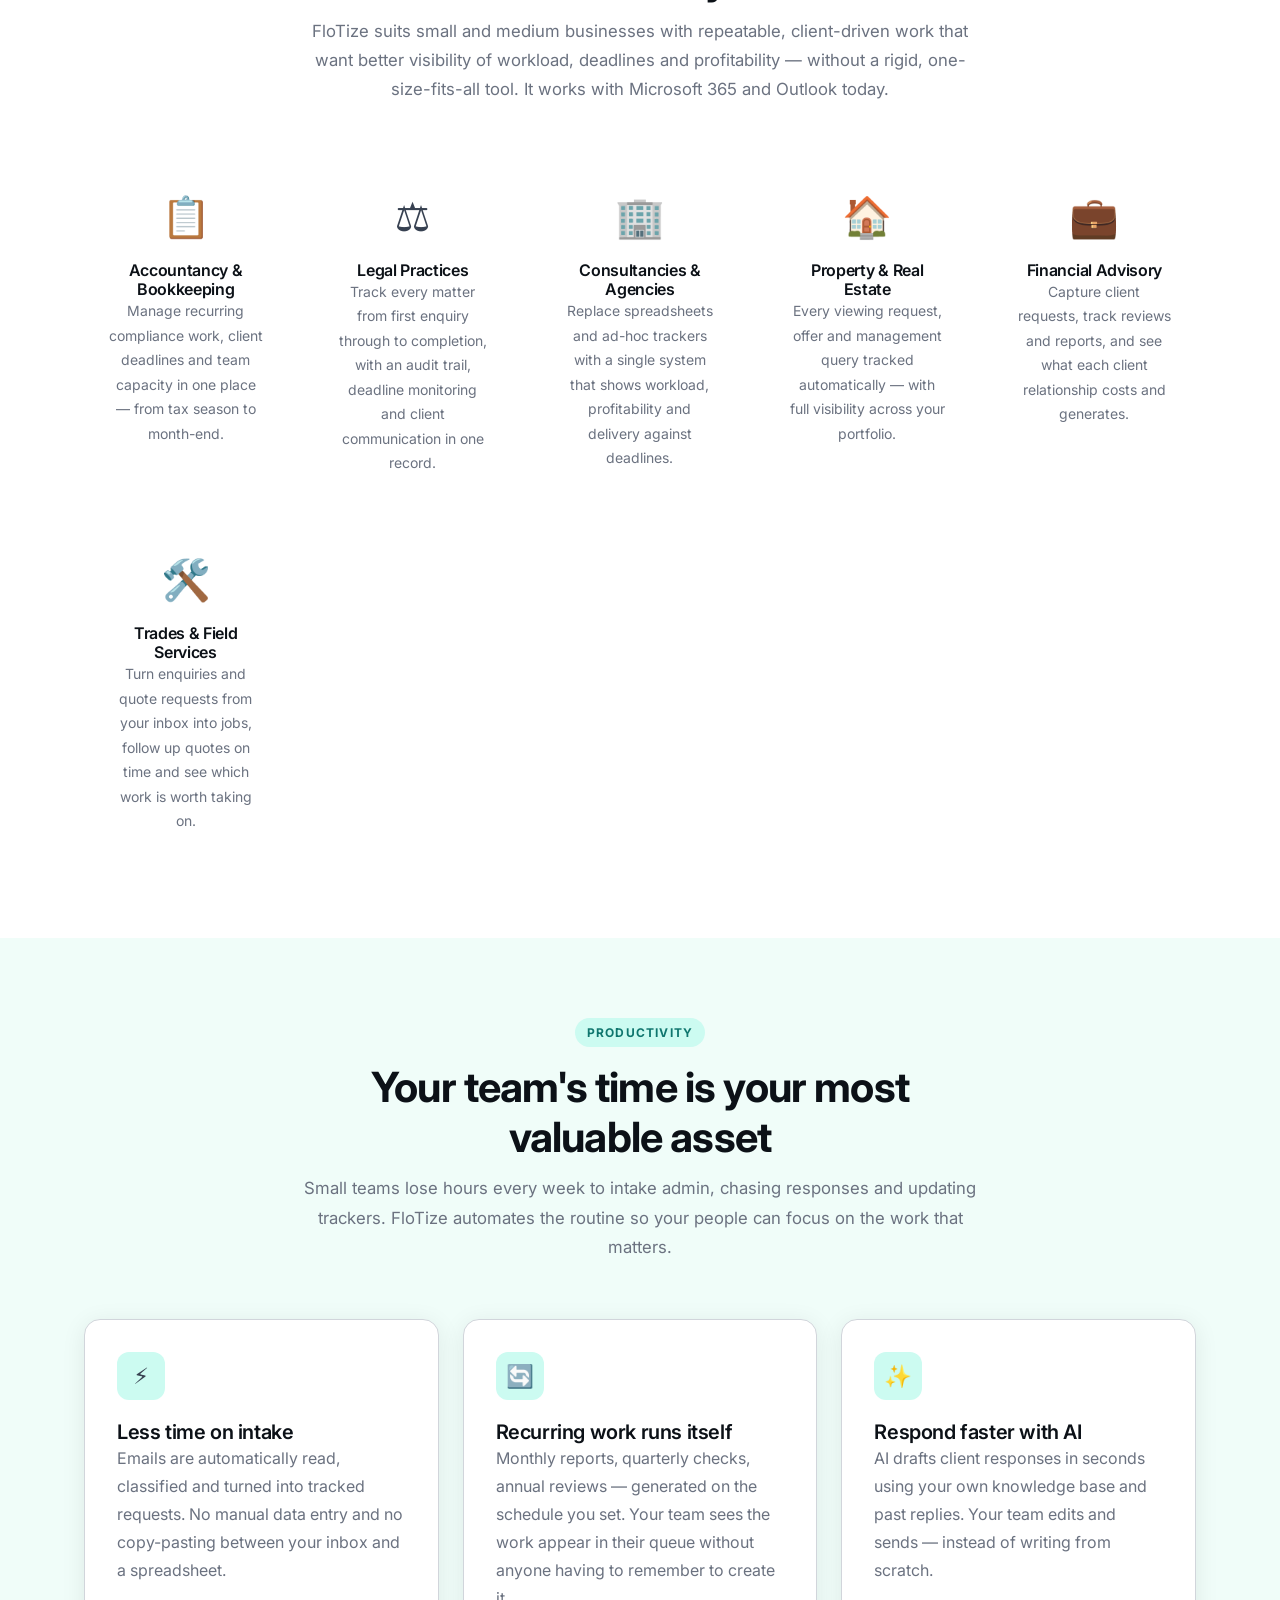
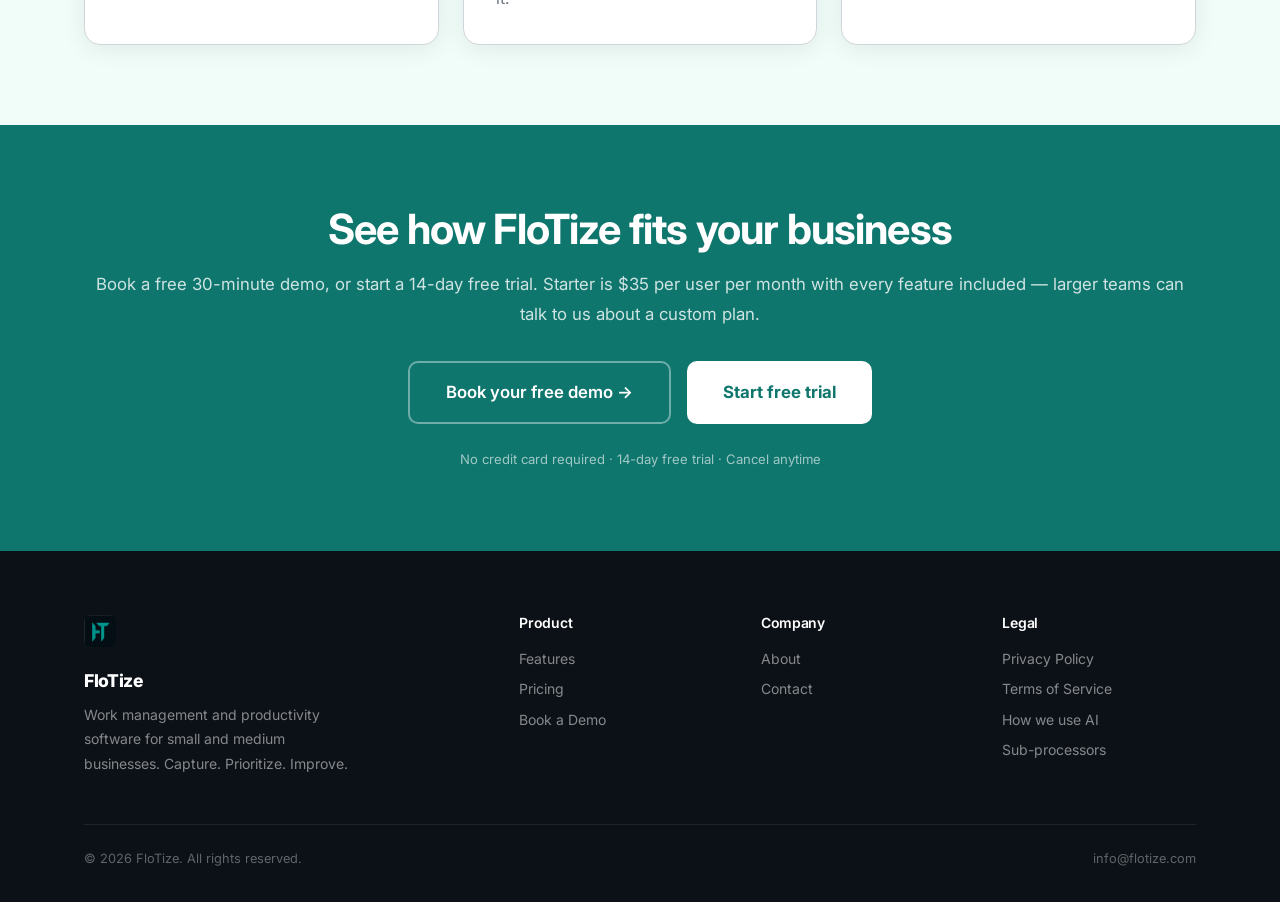
==== commit e44d3958: "Add AI and sub-processor pages" ====
--- a/index.html
+++ b/index.html
@@ -6,6 +6,7 @@
   <title>FloTize — Work Management &amp; Productivity Software for SMBs</title>
   <meta name="description" content="Work management and productivity software for small and medium businesses. Turn your inbox into organised work, set priorities and improve. From $35/user/month." />
   <link rel="canonical" href="https://www.flotize.com/" />
+  <meta name="google-site-verification" content="HZdiMNpTObKXD26vmOI2EXO5olgugoTXyQhW7omp-fE" />
   <meta name="theme-color" content="#0C1117" />
   <meta property="og:site_name" content="FloTize" />
   <meta property="og:type" content="website" />
@@ -534,6 +535,8 @@
         <h4>Legal</h4>
         <a href="pages/privacy.html">Privacy Policy</a>
         <a href="pages/terms.html">Terms of Service</a>
+        <a href="pages/ai.html">How we use AI</a>
+        <a href="pages/subprocessors.html">Sub-processors</a>
       </div>
     </div>
     <div class="footer-bottom">
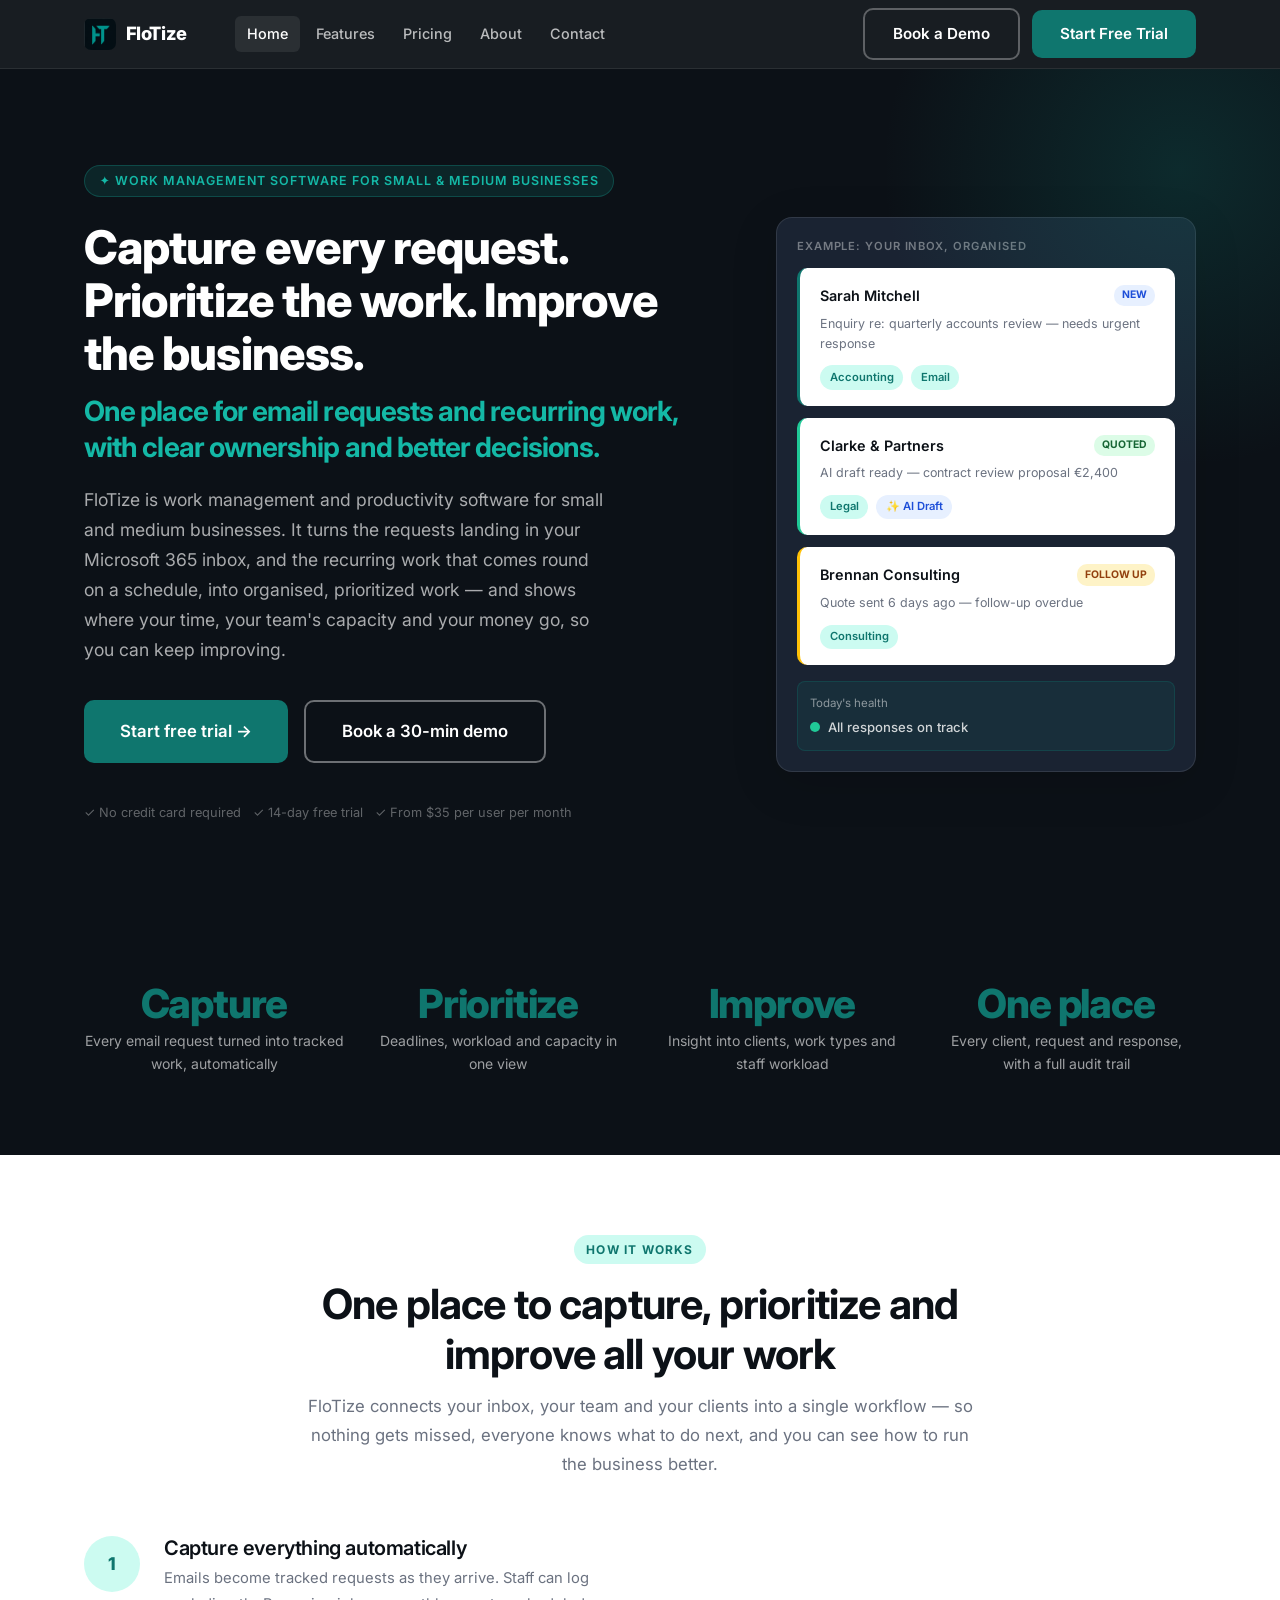
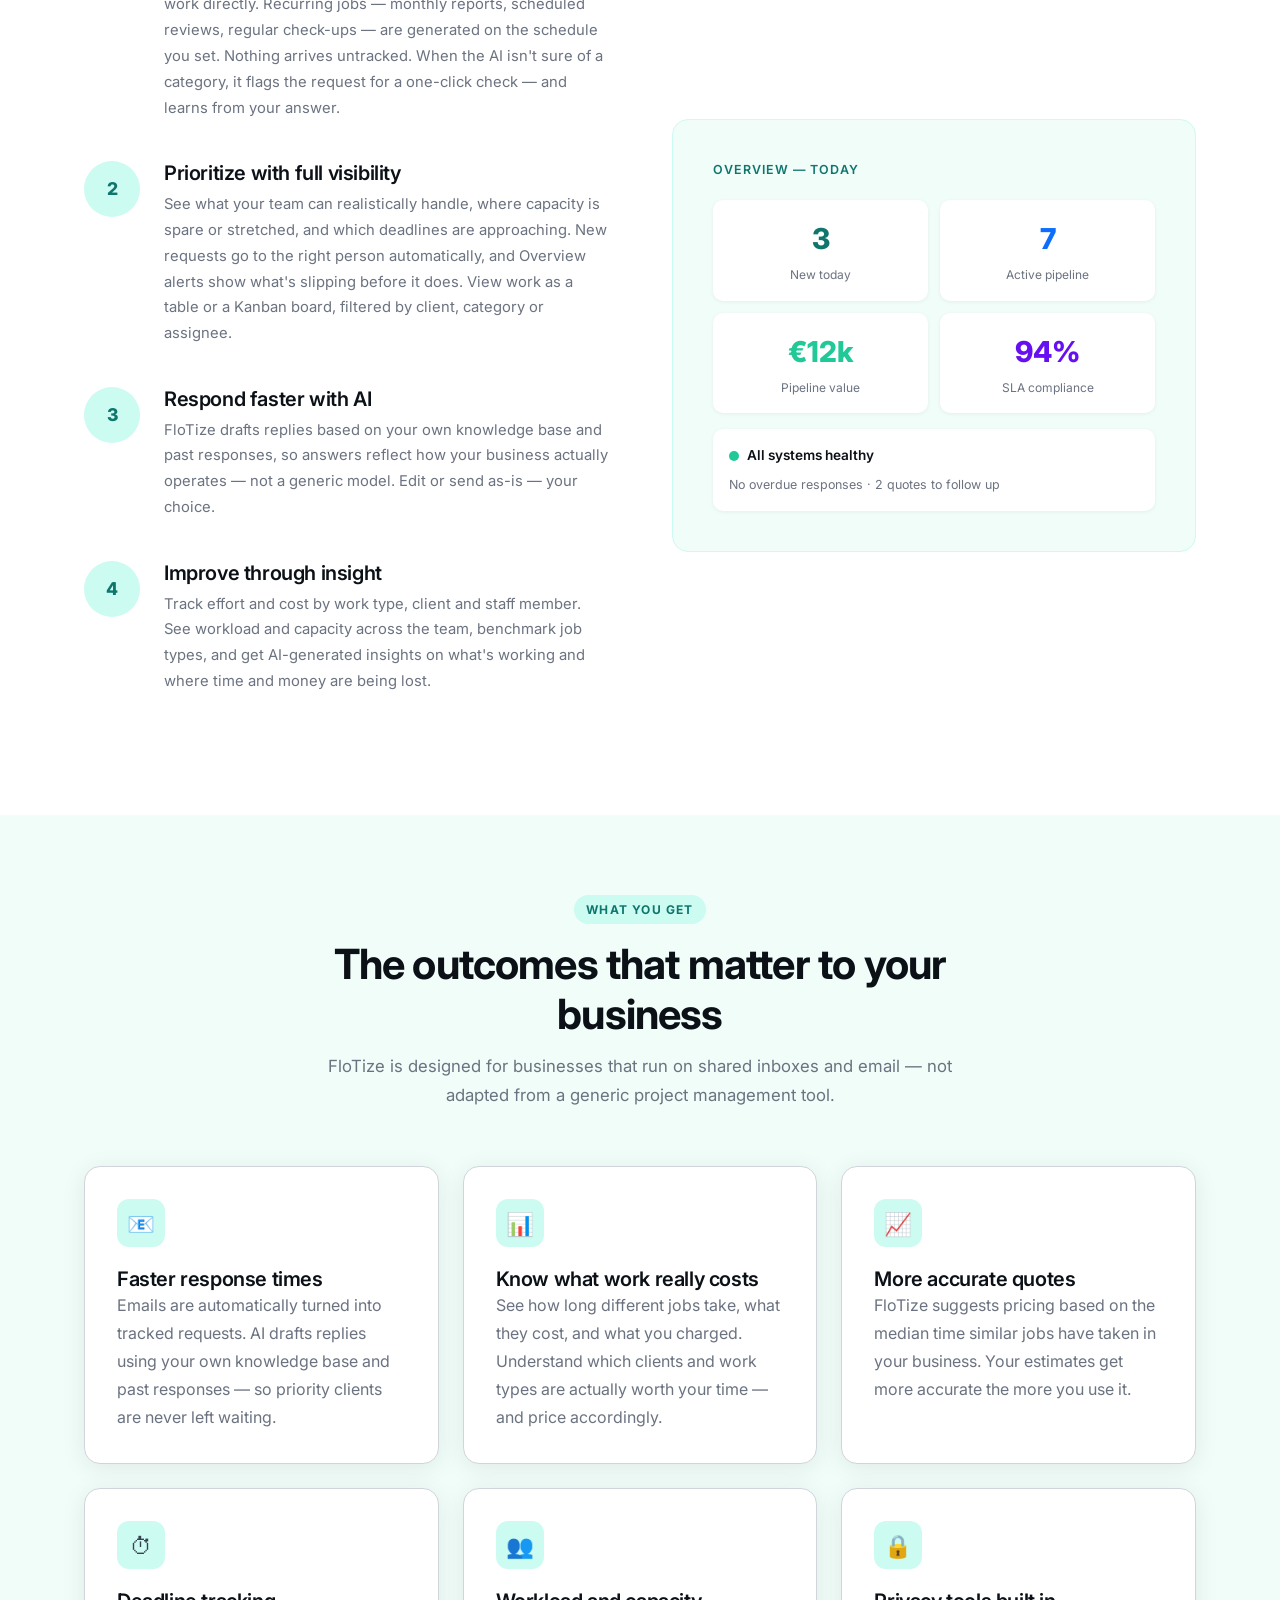
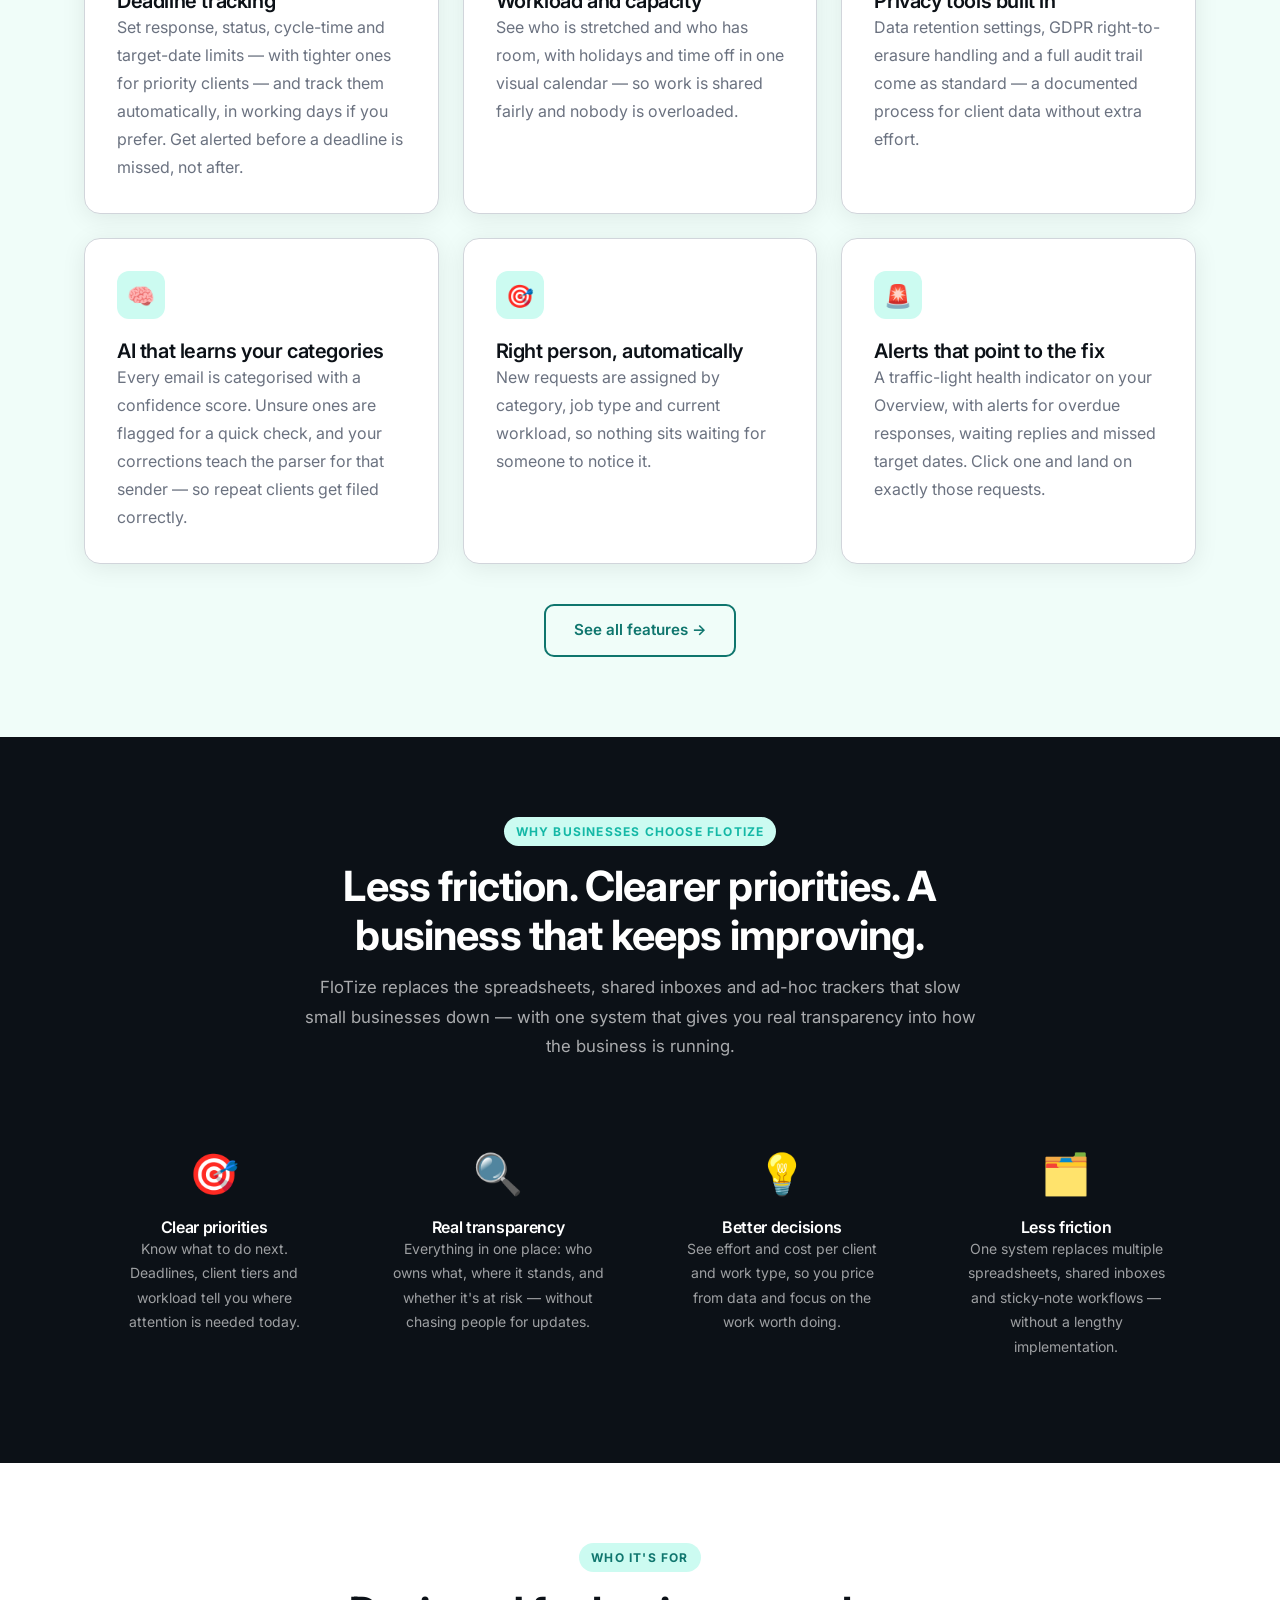
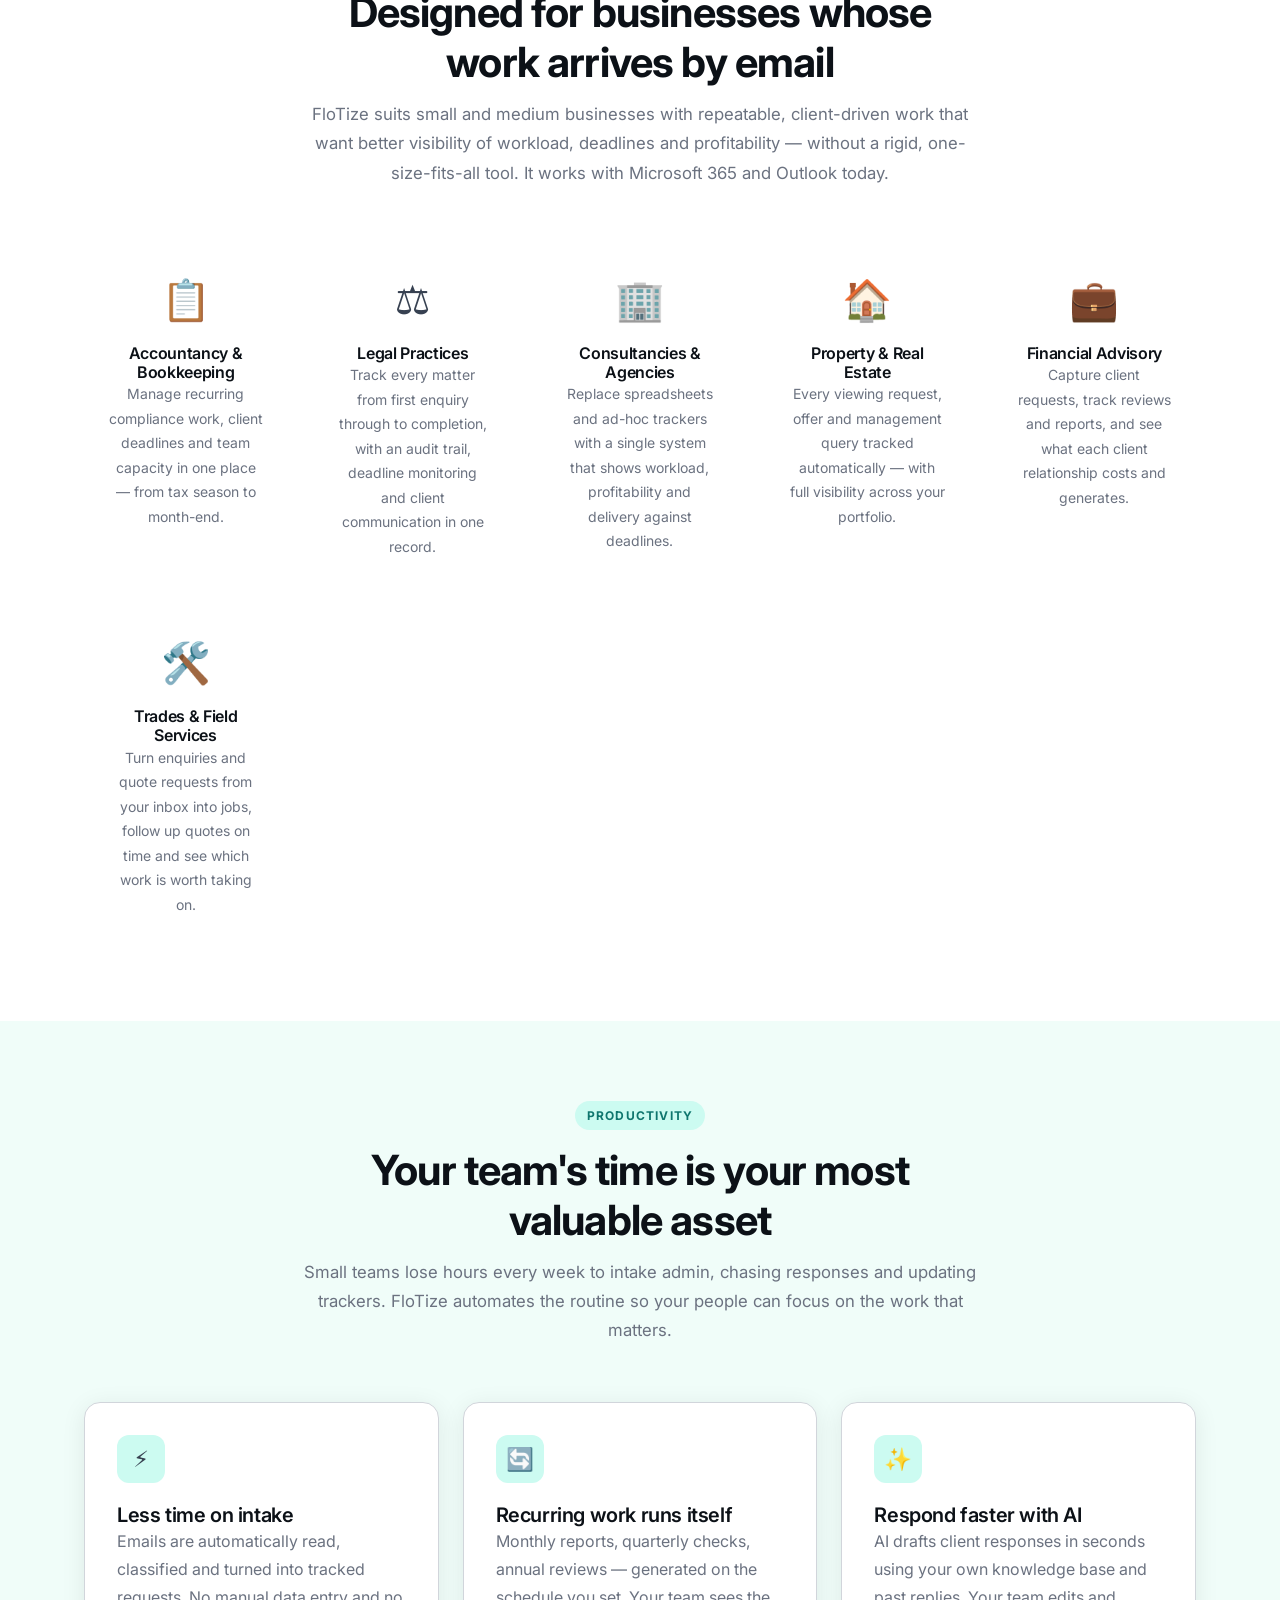
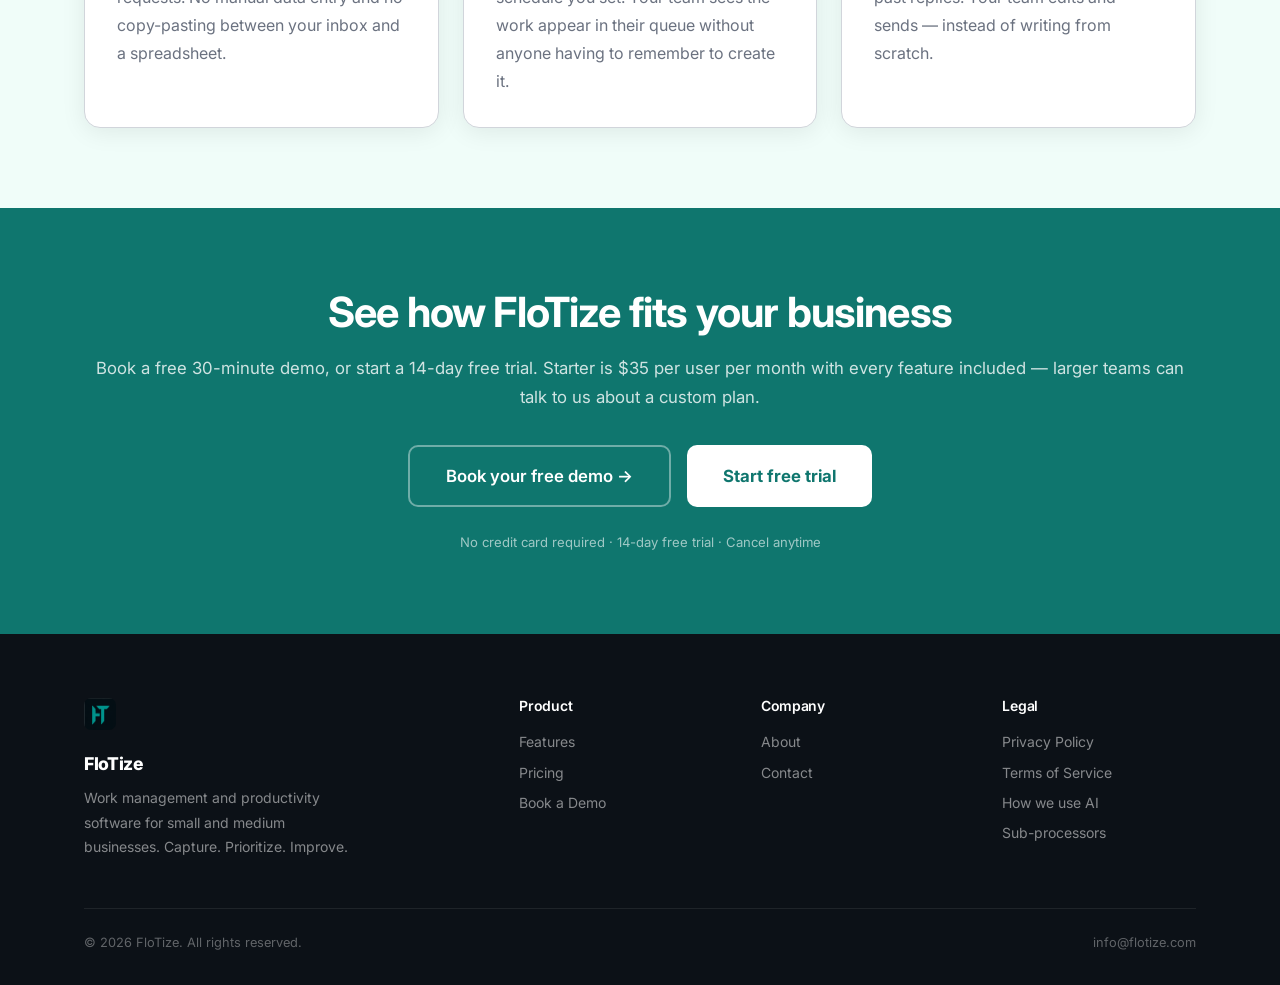
==== commit 457f7283: "Update the headline" ====
--- a/index.html
+++ b/index.html
@@ -174,8 +174,8 @@
         <a href="pages/contact.html">Contact</a>
       </div>
       <div class="nav-cta">
-        <a href="pages/demo.html" class="btn btn-outline" style="border-color:rgba(255,255,255,0.3);">Book a Demo</a>
-        <a href="pages/demo.html" class="btn btn-primary">Start Free Trial</a>
+        <a href="pages/demo.html?type=demo" class="btn btn-outline" style="border-color:rgba(255,255,255,0.3);">Book a Demo</a>
+        <a href="pages/demo.html?type=trial" class="btn btn-primary">Start Free Trial</a>
       </div>
       <button class="nav-toggle" aria-label="Toggle menu">☰</button>
     </div>
@@ -187,11 +187,11 @@
     <div class="hero-inner">
       <div>
         <div class="hero-eyebrow">✦ Work management software for small &amp; medium businesses</div>
-        <h1>The productivity tool that starts in your inbox.<em>Every request in one place. Clear priorities. Better decisions.</em></h1>
-        <p class="hero-sub">FloTize is work management and productivity software for small and medium businesses. It turns the requests landing in your Microsoft 365 inbox into organised, prioritized work — and shows where your time, your team's capacity and your money go, so you can keep improving.</p>
+        <h1>Capture every request. Prioritize the work. Improve the business.<em>One place for email requests and recurring work, with clear ownership and better decisions.</em></h1>
+        <p class="hero-sub">FloTize is work management and productivity software for small and medium businesses. It turns the requests landing in your Microsoft 365 inbox, and the recurring work that comes round on a schedule, into organised, prioritized work — and shows where your time, your team's capacity and your money go, so you can keep improving.</p>
         <div class="hero-actions">
-          <a href="pages/demo.html" class="btn btn-primary btn-lg">Start free trial →</a>
-          <a href="pages/demo.html" class="btn btn-outline btn-lg">Book a 30-min demo</a>
+          <a href="pages/demo.html?type=trial" class="btn btn-primary btn-lg">Start free trial →</a>
+          <a href="pages/demo.html?type=demo" class="btn btn-outline btn-lg">Book a 30-min demo</a>
         </div>
         <div class="hero-trust">
           <span>✓ No credit card required</span>
@@ -505,8 +505,8 @@
     <h2>See how FloTize fits your business</h2>
     <p>Book a free 30-minute demo, or start a 14-day free trial. Starter is $35 per user per month with every feature included — larger teams can talk to us about a custom plan.</p>
     <div style="display:flex;gap:1rem;justify-content:center;flex-wrap:wrap;margin-top:0.5rem;">
-      <a href="pages/demo.html" class="btn btn-outline btn-lg">Book your free demo →</a>
-      <a href="pages/demo.html" class="btn btn-lg" style="background:white;color:var(--teal);font-weight:700;">Start free trial</a>
+      <a href="pages/demo.html?type=demo" class="btn btn-outline btn-lg">Book your free demo →</a>
+      <a href="pages/demo.html?type=trial" class="btn btn-lg" style="background:white;color:var(--teal);font-weight:700;">Start free trial</a>
     </div>
     <p style="font-size:0.82rem;color:rgba(255,255,255,0.6);margin-top:1.5rem;margin-bottom:0;">No credit card required · 14-day free trial · Cancel anytime</p>
   </div>
@@ -524,7 +524,7 @@
         <h4>Product</h4>
         <a href="pages/features.html">Features</a>
         <a href="pages/pricing.html">Pricing</a>
-        <a href="pages/demo.html">Book a Demo</a>
+        <a href="pages/demo.html?type=demo">Book a Demo</a>
       </div>
       <div class="footer-col">
         <h4>Company</h4>
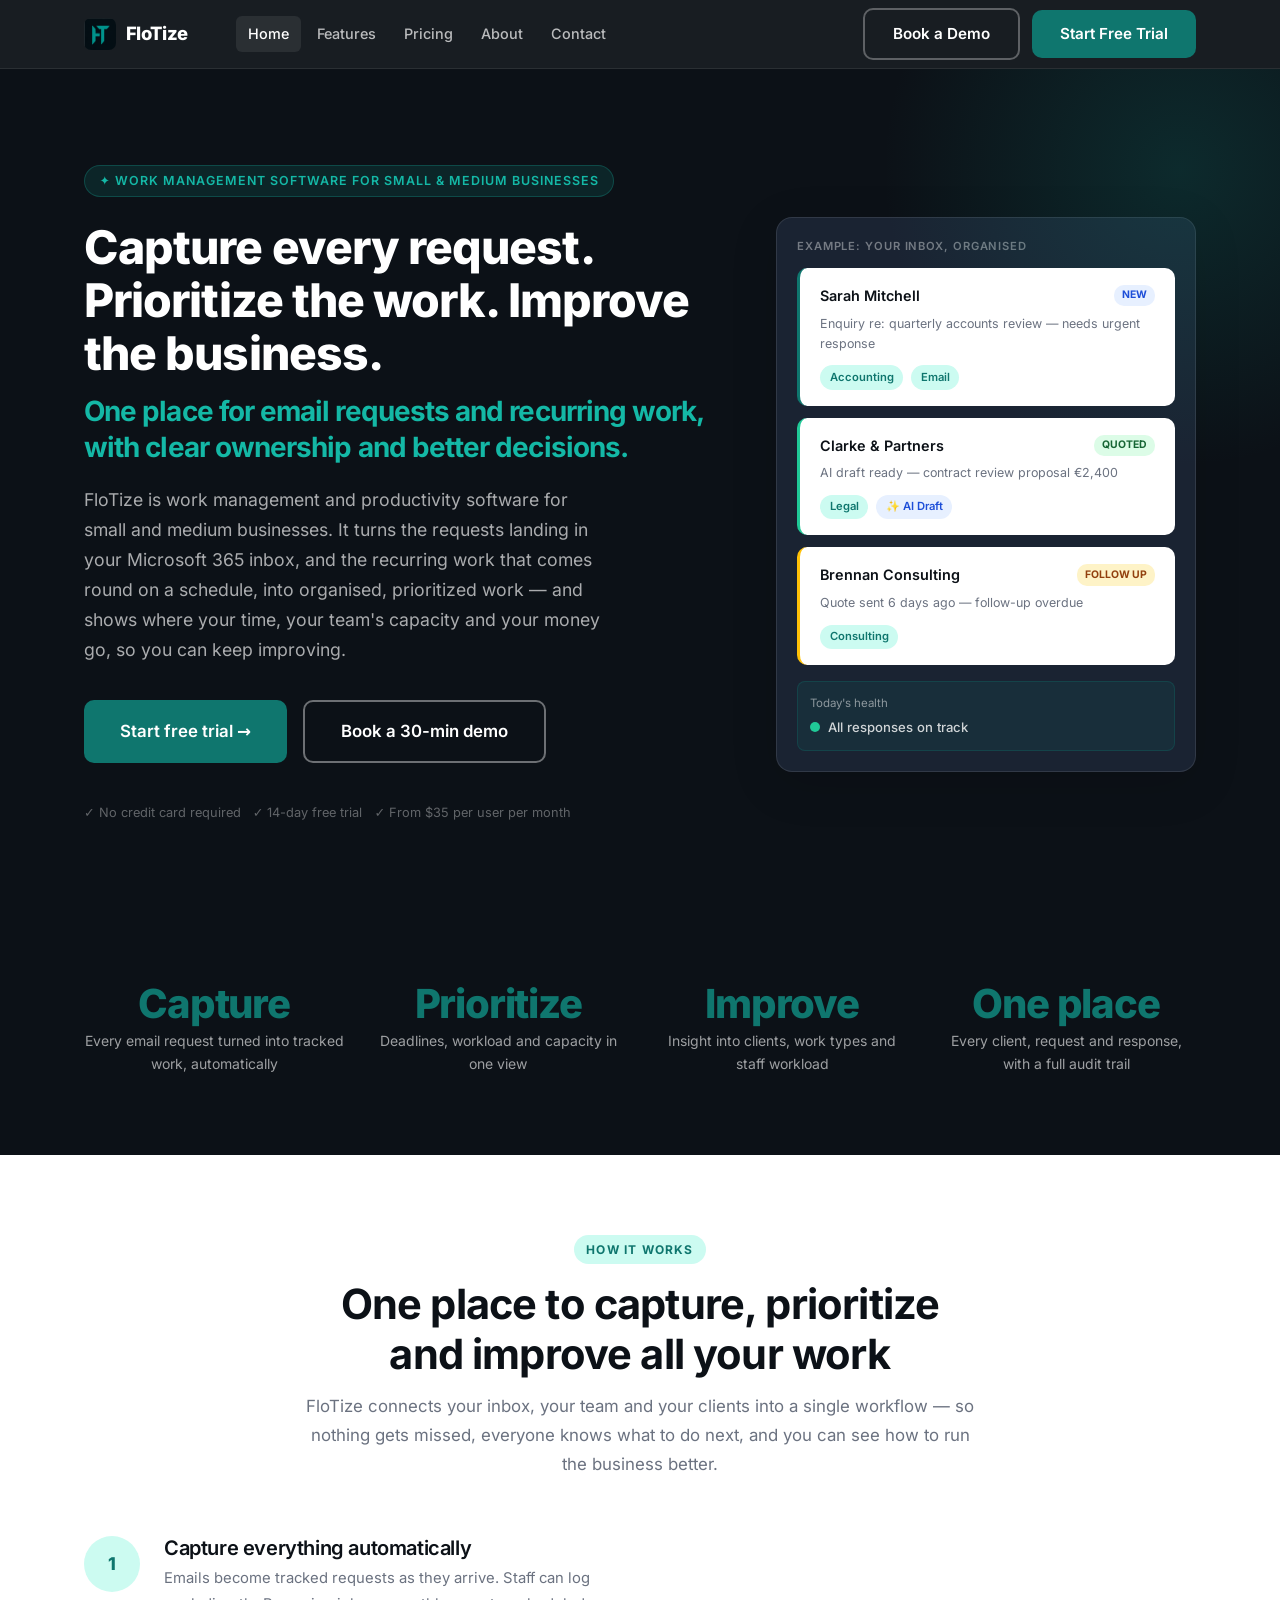
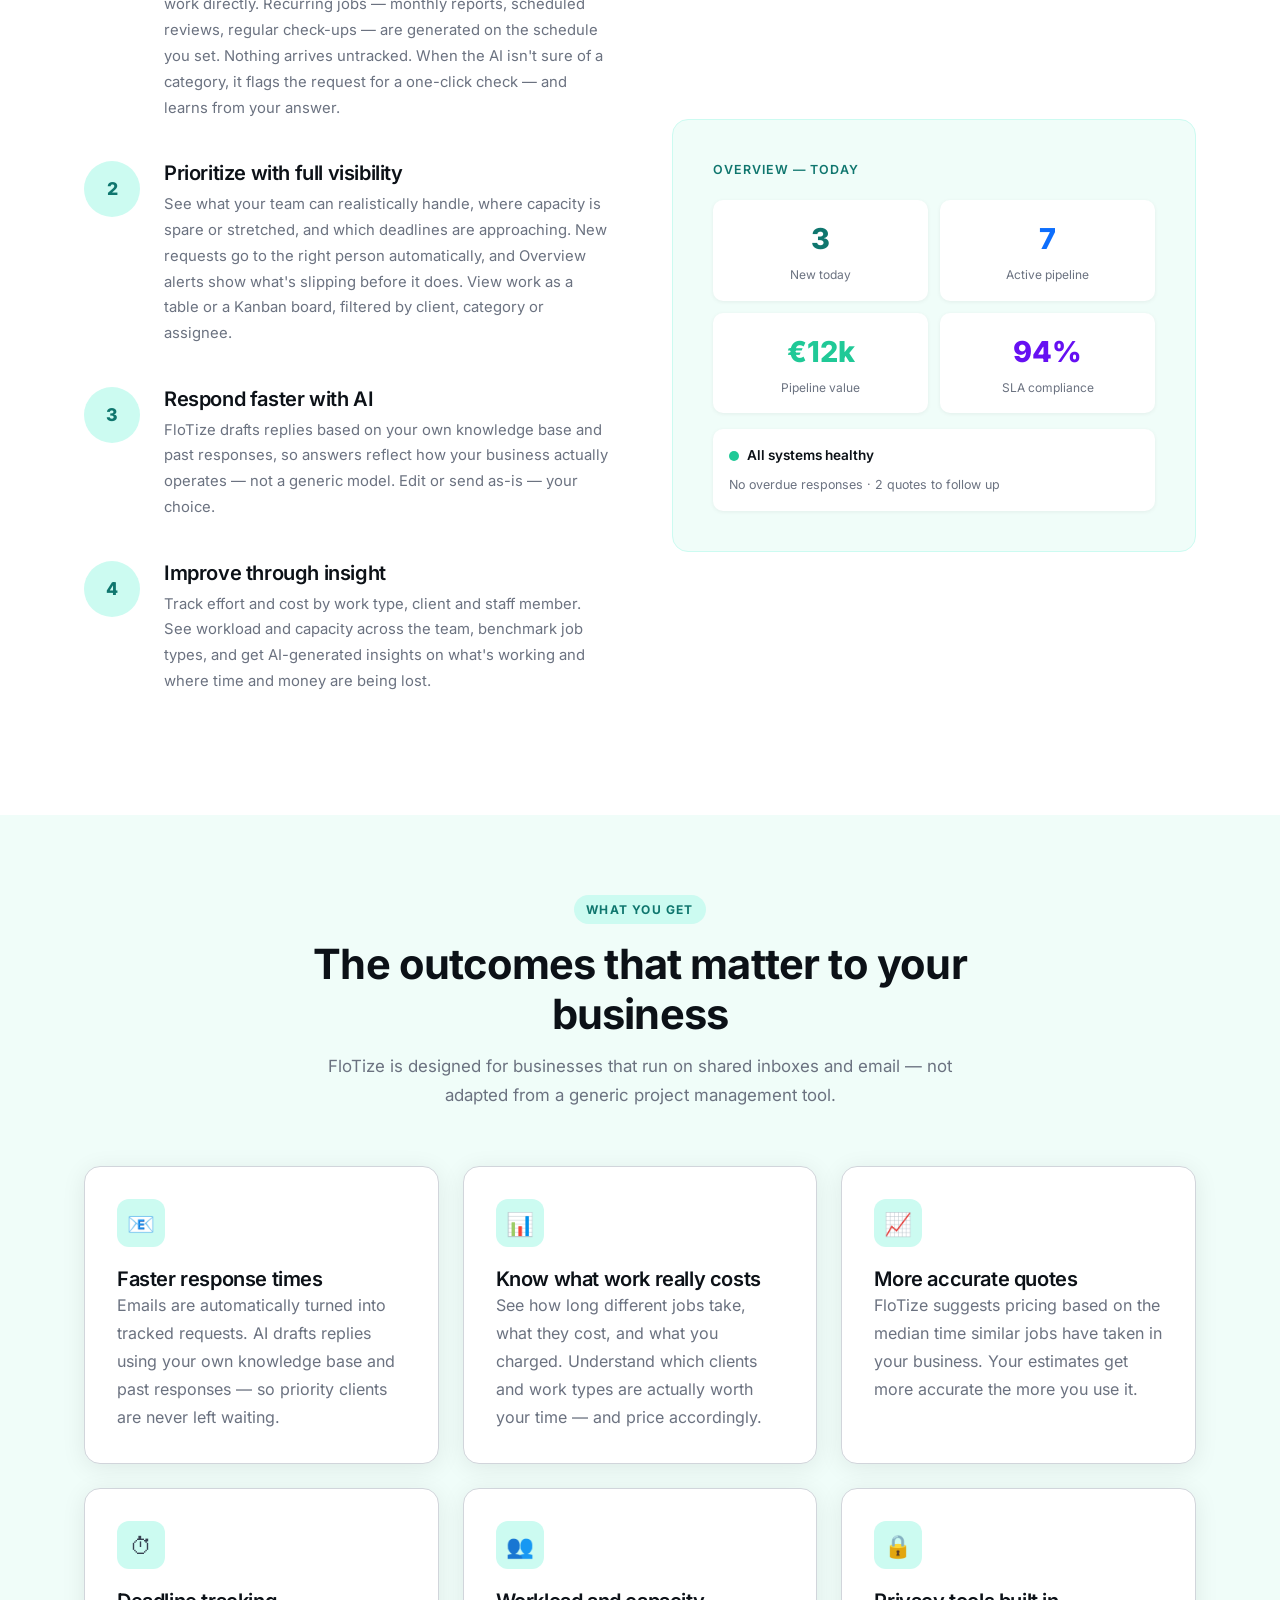
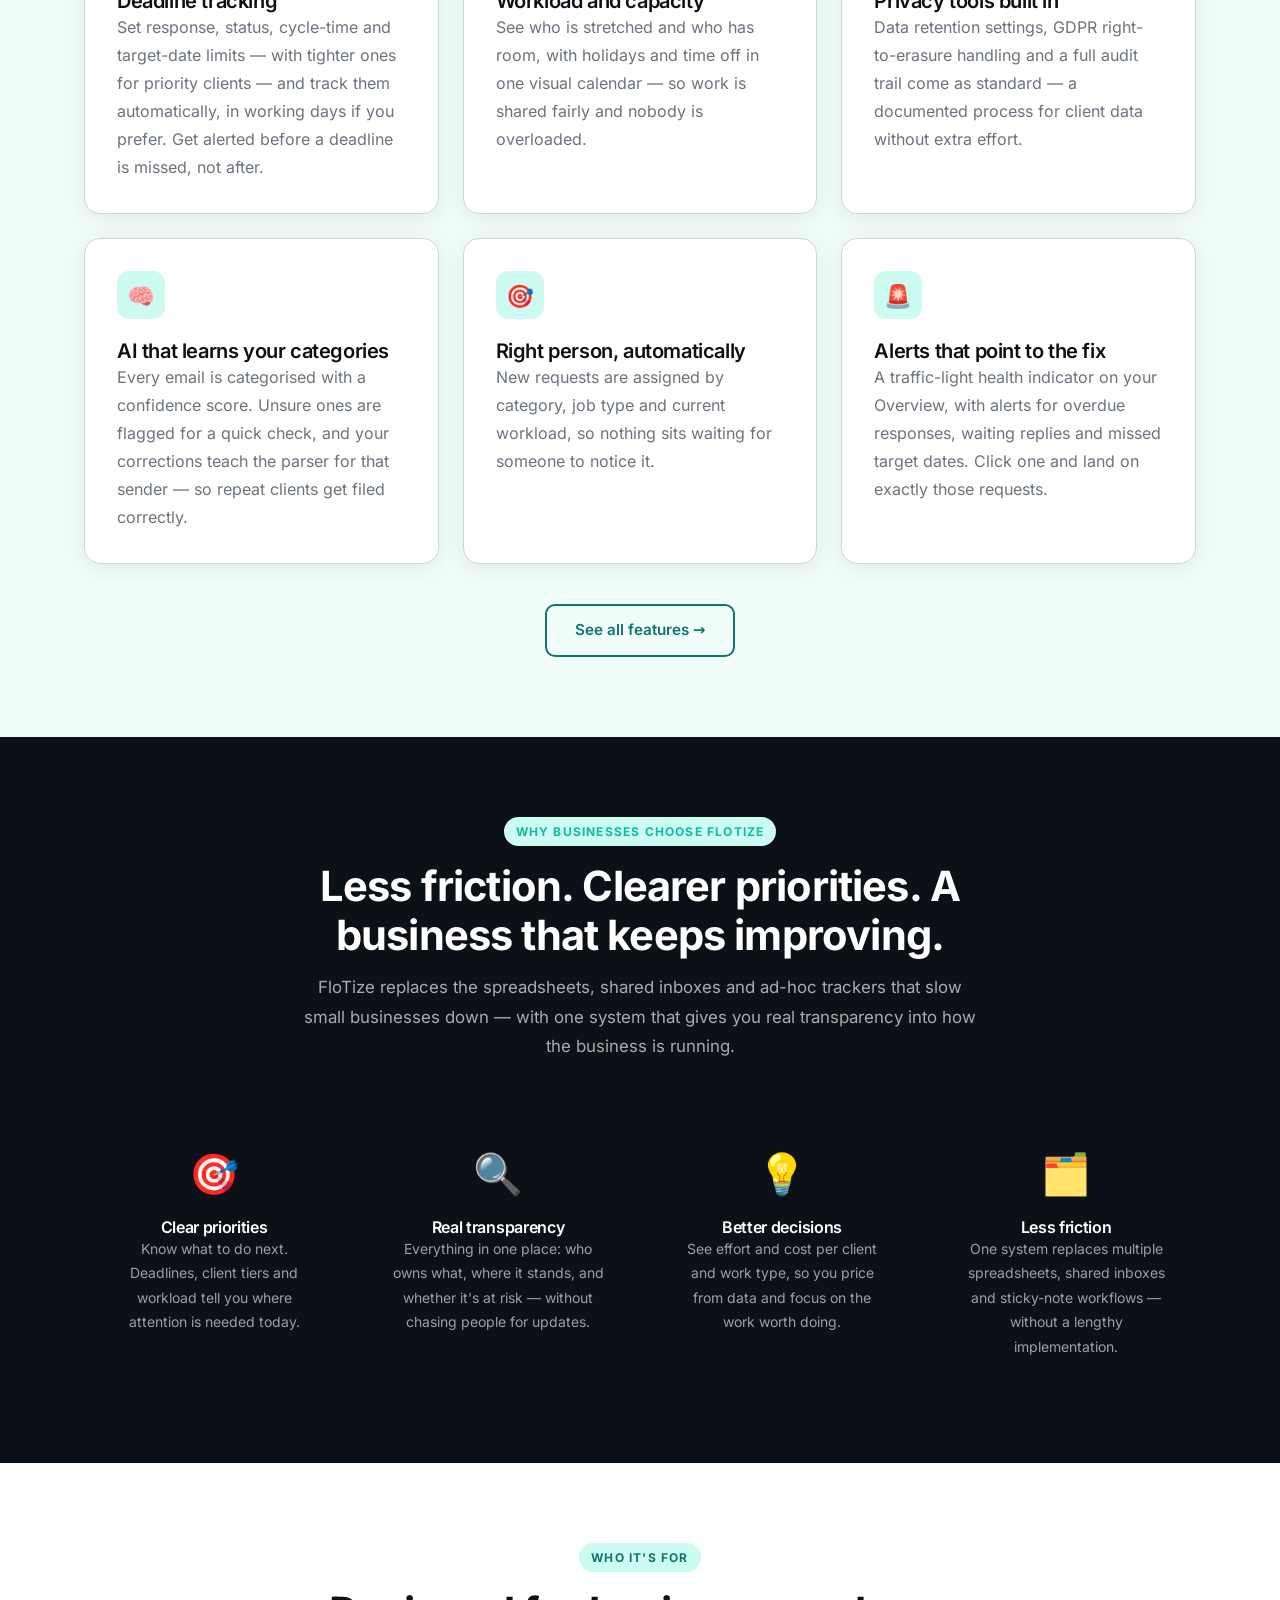
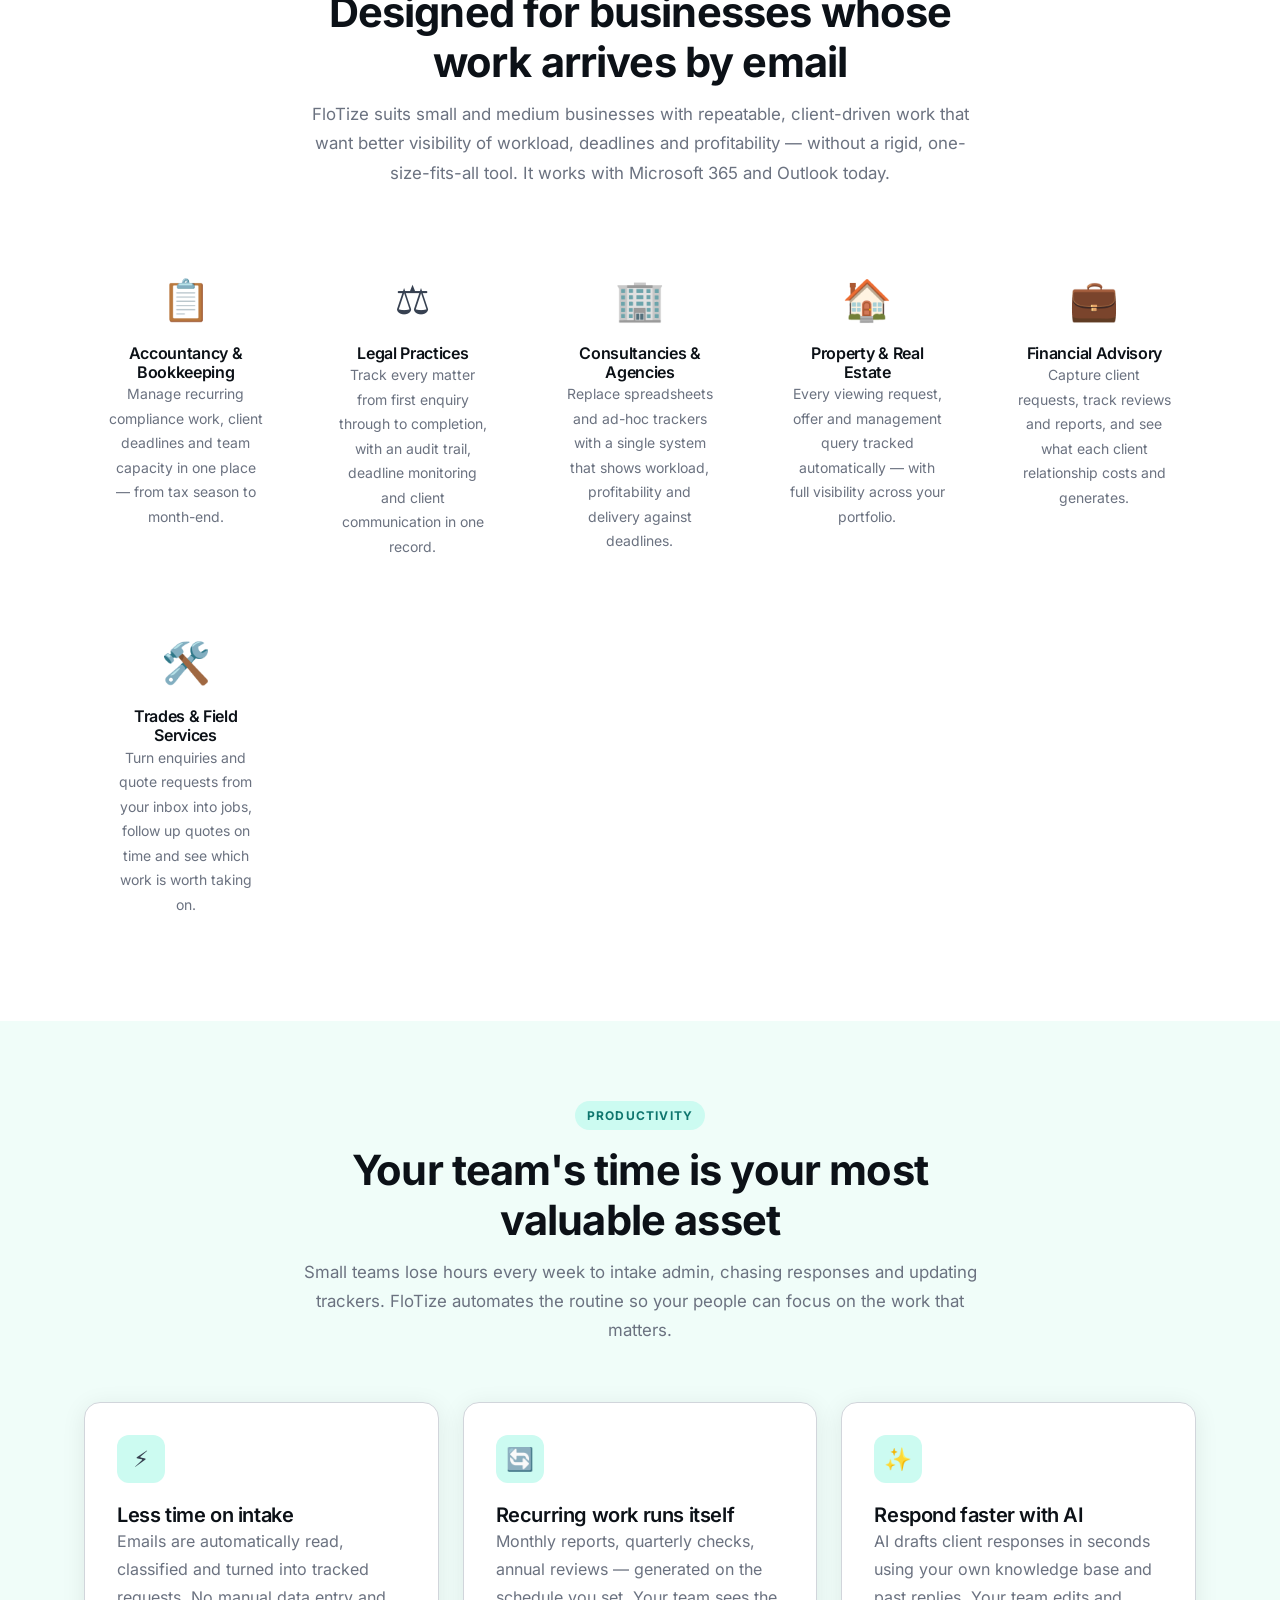
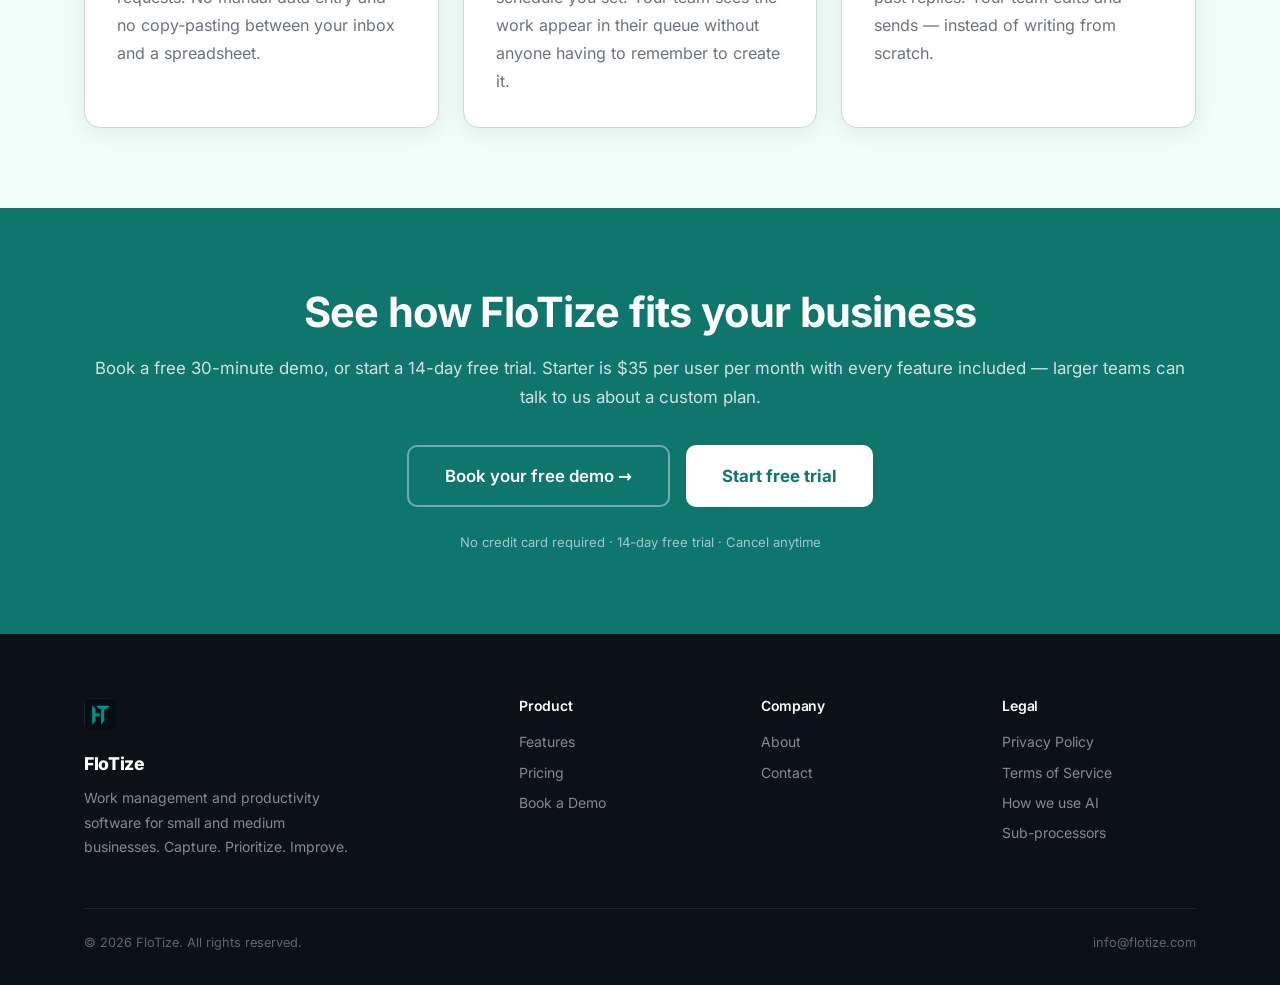
==== commit 91caeddd: "Update the font settings" ====
--- a/index.html
+++ b/index.html
@@ -22,9 +22,7 @@
   <meta name="twitter:image" content="https://www.flotize.com/images/og-image.png" />
   <link rel="icon" type="image/png" href="/images/fd-mark.png" />
   <link rel="apple-touch-icon" href="/images/fd-mark.png" />
-  <link rel="preconnect" href="https://fonts.googleapis.com" />
-  <link rel="preconnect" href="https://fonts.gstatic.com" crossorigin />
-  <link href="https://fonts.googleapis.com/css2?family=Inter:wght@400;500;600;700;800&display=swap" rel="stylesheet" />
+  <link rel="preload" href="fonts/inter-latin-400-normal.woff2" as="font" type="font/woff2" crossorigin />
   <link rel="stylesheet" href="css/style.css" />
   <style>
     .hero {
--- a/css/style.css
+++ b/css/style.css
@@ -1,4 +1,11 @@
 /* ── Flotize.com — Shared Styles ────────────────────────────────────────── */
+
+/* ── Fonts: Inter, served from this site (no request to Google) ─────────── */
+@font-face { font-family: 'Inter'; font-style: normal; font-weight: 400; font-display: swap; src: url('../fonts/inter-latin-400-normal.woff2') format('woff2'); }
+@font-face { font-family: 'Inter'; font-style: normal; font-weight: 500; font-display: swap; src: url('../fonts/inter-latin-500-normal.woff2') format('woff2'); }
+@font-face { font-family: 'Inter'; font-style: normal; font-weight: 600; font-display: swap; src: url('../fonts/inter-latin-600-normal.woff2') format('woff2'); }
+@font-face { font-family: 'Inter'; font-style: normal; font-weight: 700; font-display: swap; src: url('../fonts/inter-latin-700-normal.woff2') format('woff2'); }
+@font-face { font-family: 'Inter'; font-style: normal; font-weight: 800; font-display: swap; src: url('../fonts/inter-latin-800-normal.woff2') format('woff2'); }
 
 :root {
   --teal:       #0F766E;
